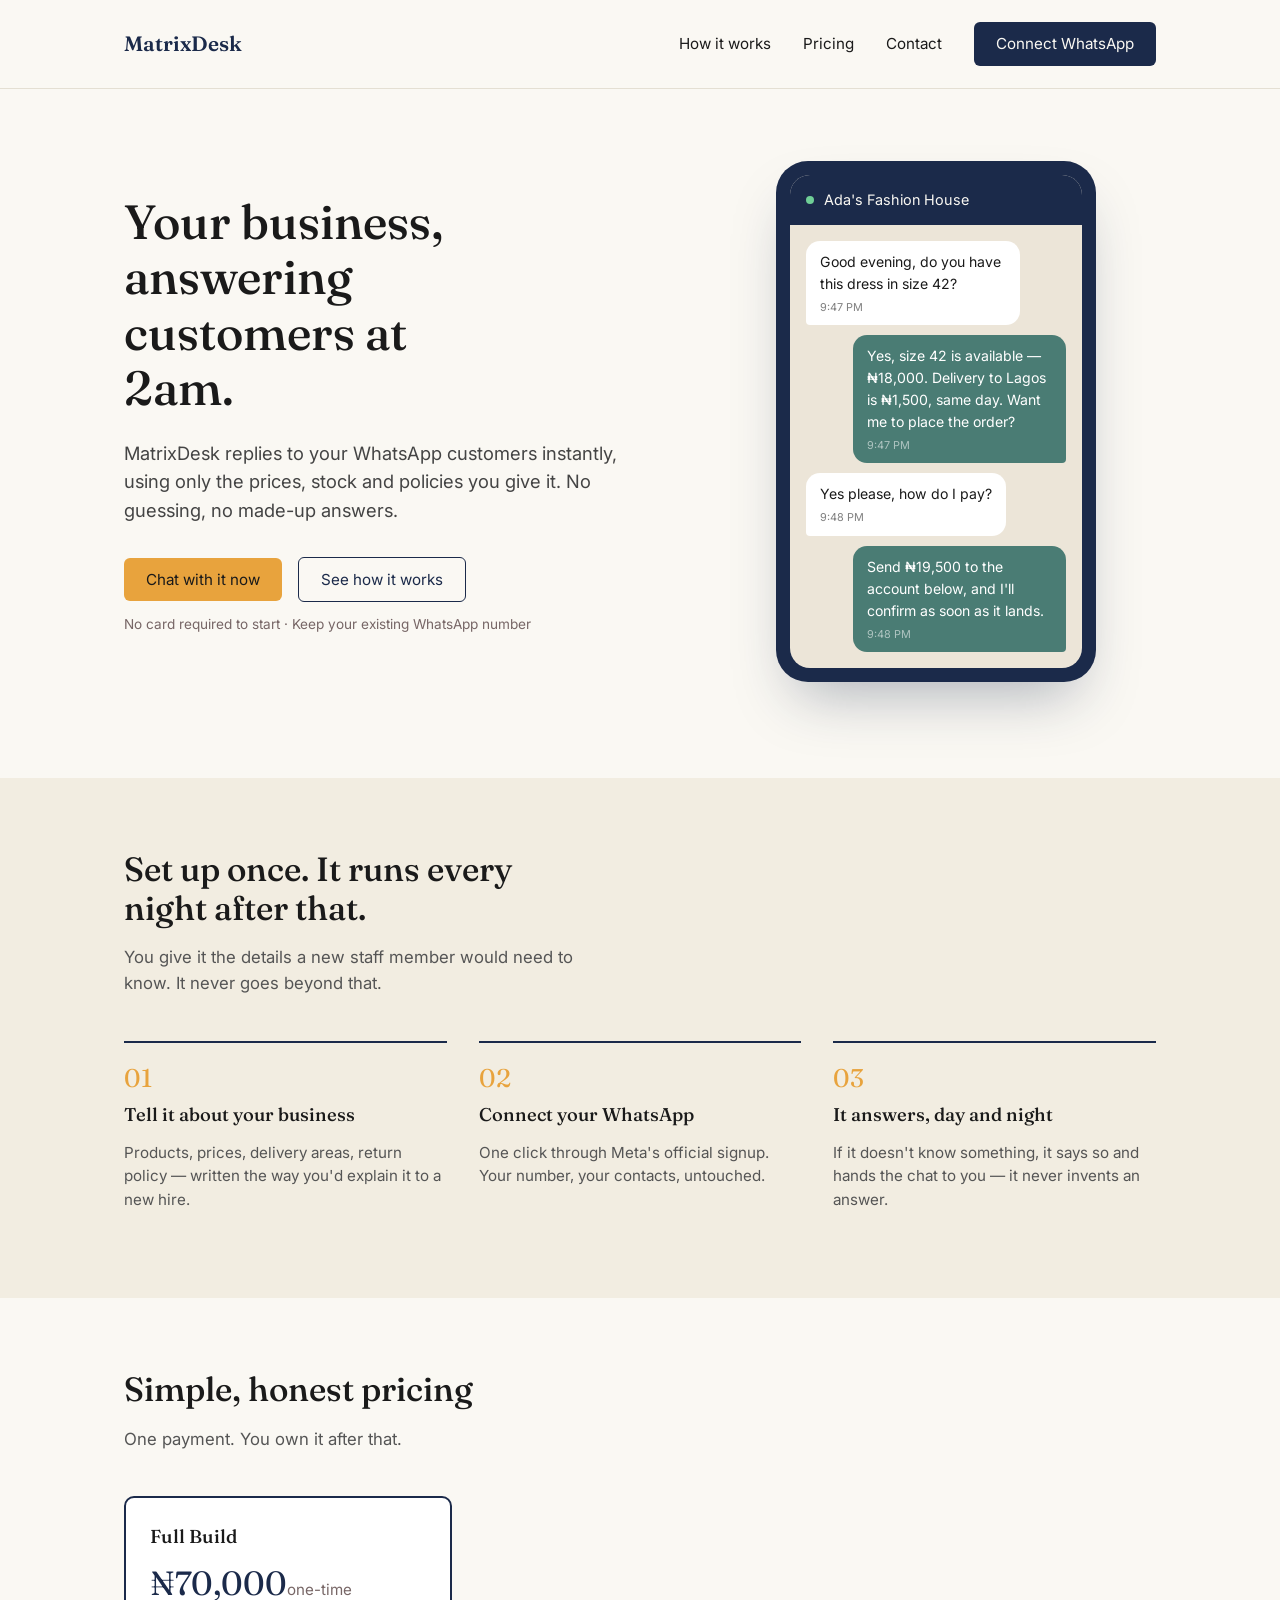
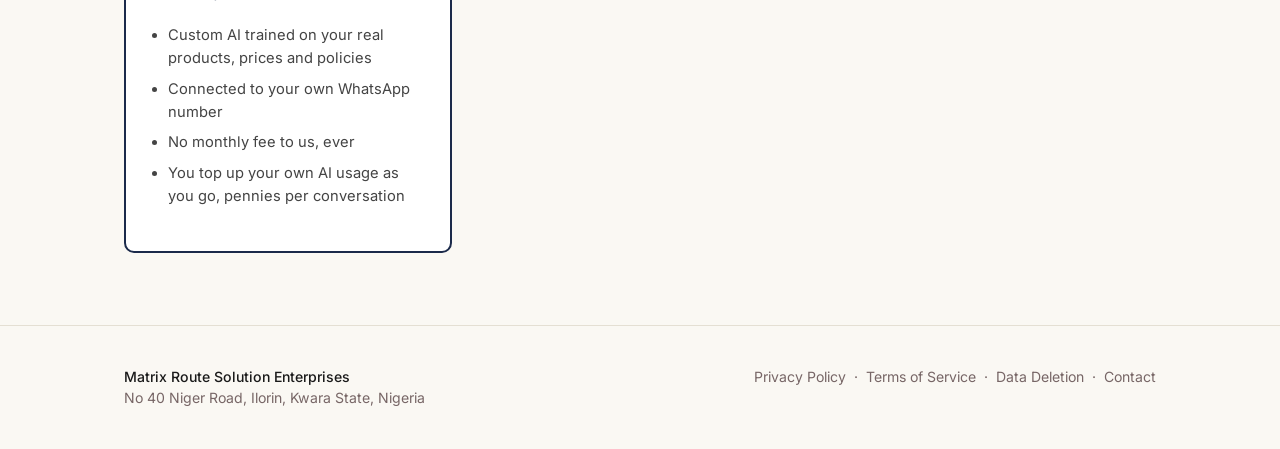
==== index.html @ ff33c6c8 "Add files via upload" ====
<!DOCTYPE html>
<html lang="en">
<head>
<meta charset="UTF-8">
<meta name="viewport" content="width=device-width, initial-scale=1.0">
<title>MatrixDesk — AI customer support for Nigerian businesses</title>
<meta name="description" content="MatrixDesk answers your customers on WhatsApp instantly, day and night, using only the details you give it about your business.">
<link rel="stylesheet" href="style.css">
</head>
<body>

<nav>
  <div class="wrap">
    <a href="index.html" class="logo">MatrixDesk</a>
    <div class="navlinks">
      <a href="#how">How it works</a>
      <a href="#pricing">Pricing</a>
      <a href="contact.html">Contact</a>
      <a href="#" class="btn">Connect WhatsApp</a>
    </div>
  </div>
</nav>

<section class="hero">
  <div class="wrap hero-grid">
    <div>
      <h1>Your business, answering customers at 2am.</h1>
      <p class="lede">MatrixDesk replies to your WhatsApp customers instantly, using only the prices, stock and policies you give it. No guessing, no made-up answers.</p>
      <div class="hero-ctas">
        <a href="#" class="btn btn-amber">Chat with it now</a>
        <a href="#how" class="btn" style="background:transparent; color:var(--navy) !important; border:1px solid var(--navy);">See how it works</a>
      </div>
      <p class="hero-note">No card required to start · Keep your existing WhatsApp number</p>
    </div>

    <div class="phone">
      <div class="phone-screen">
        <div class="phone-header"><span class="dot"></span> Ada's Fashion House</div>
        <div class="phone-body">
          <div class="bubble in">Good evening, do you have this dress in size 42?<span class="time">9:47 PM</span></div>
          <div class="bubble out">Yes, size 42 is available — ₦18,000. Delivery to Lagos is ₦1,500, same day. Want me to place the order?<span class="time">9:47 PM</span></div>
          <div class="bubble in">Yes please, how do I pay?<span class="time">9:48 PM</span></div>
          <div class="bubble out">Send ₦19,500 to the account below, and I'll confirm as soon as it lands.<span class="time">9:48 PM</span></div>
        </div>
      </div>
    </div>
  </div>
</section>

<section class="section-alt" id="how">
  <div class="wrap">
    <div class="section-head">
      <h2>Set up once. It runs every night after that.</h2>
      <p>You give it the details a new staff member would need to know. It never goes beyond that.</p>
    </div>
    <div class="steps">
      <div class="step">
        <div class="num">01</div>
        <h3>Tell it about your business</h3>
        <p>Products, prices, delivery areas, return policy — written the way you'd explain it to a new hire.</p>
      </div>
      <div class="step">
        <div class="num">02</div>
        <h3>Connect your WhatsApp</h3>
        <p>One click through Meta's official signup. Your number, your contacts, untouched.</p>
      </div>
      <div class="step">
        <div class="num">03</div>
        <h3>It answers, day and night</h3>
        <p>If it doesn't know something, it says so and hands the chat to you — it never invents an answer.</p>
      </div>
    </div>
  </div>
</section>

<section id="pricing">
  <div class="wrap">
    <div class="section-head">
      <h2>Simple, honest pricing</h2>
      <p>One payment. You own it after that.</p>
    </div>
    <div class="pricing-grid">
      <div class="plan featured">
        <h3>Full Build</h3>
        <div class="price">₦70,000<span>one-time</span></div>
        <ul>
          <li>Custom AI trained on your real products, prices and policies</li>
          <li>Connected to your own WhatsApp number</li>
          <li>No monthly fee to us, ever</li>
          <li>You top up your own AI usage as you go, pennies per conversation</li>
        </ul>
      </div>
    </div>
  </div>
</section>

<footer>
  <div class="wrap foot-grid">
    <div>
      <span class="legal-name">Matrix Route Solution Enterprises</span><br>
      No 40 Niger Road, Ilorin, Kwara State, Nigeria
    </div>
    <div>
      <a href="privacy.html">Privacy Policy</a> &nbsp;·&nbsp;
      <a href="terms.html">Terms of Service</a> &nbsp;·&nbsp;
      <a href="data-deletion.html">Data Deletion</a> &nbsp;·&nbsp;
      <a href="contact.html">Contact</a>
    </div>
  </div>
</footer>

</body>
</html>
---- style.css ----
@import url('https://fonts.googleapis.com/css2?family=Fraunces:opsz,wght@9..144,400;9..144,500;9..144,600&family=Inter:wght@400;500;600&display=swap');

:root {
  --navy: #1B2A4A;
  --navy-light: #2A3E63;
  --amber: #E8A33D;
  --cream: #FAF8F3;
  --ink: #1A1A1A;
  --teal: #4A7C74;
  --line: #E4DFD3;
}

* { box-sizing: border-box; }

html { scroll-behavior: smooth; }

body {
  margin: 0;
  font-family: 'Inter', sans-serif;
  background: var(--cream);
  color: var(--ink);
  line-height: 1.55;
}

h1, h2, h3 {
  font-family: 'Fraunces', serif;
  font-weight: 500;
  line-height: 1.15;
  margin: 0 0 0.5em;
}

a { color: inherit; }

.wrap {
  max-width: 1080px;
  margin: 0 auto;
  padding: 0 24px;
}

/* ---------- Nav ---------- */
nav {
  padding: 22px 0;
  border-bottom: 1px solid var(--line);
}
nav .wrap { display: flex; justify-content: space-between; align-items: center; }
.logo { font-family: 'Fraunces', serif; font-size: 1.3rem; font-weight: 600; color: var(--navy); text-decoration: none; }
.navlinks { display: flex; gap: 32px; align-items: center; }
.navlinks a { text-decoration: none; color: var(--ink); font-size: 0.95rem; }
.btn {
  background: var(--navy);
  color: var(--cream) !important;
  padding: 10px 22px;
  border-radius: 6px;
  text-decoration: none !important;
  font-size: 0.95rem;
  display: inline-block;
  border: none;
  cursor: pointer;
  font-family: 'Inter', sans-serif;
}
.btn:hover { background: var(--navy-light); }
.btn-amber { background: var(--amber); color: var(--ink) !important; }
.btn-amber:hover { background: #DA9530; }

/* ---------- Hero ---------- */
.hero {
  padding: 72px 0 96px;
}
.hero-grid {
  display: grid;
  grid-template-columns: 1.1fr 0.9fr;
  gap: 56px;
  align-items: center;
}
.hero h1 {
  font-size: clamp(2.1rem, 4vw, 3rem);
  max-width: 11ch;
}
.hero p.lede {
  font-size: 1.15rem;
  color: #444;
  max-width: 42ch;
  margin: 20px 0 32px;
}
.hero-ctas { display: flex; gap: 16px; align-items: center; margin-bottom: 12px; }
.hero-note { font-size: 0.85rem; color: #766; margin-top: 10px; }

/* Phone mockup with a live-looking chat */
.phone {
  background: var(--navy);
  border-radius: 32px;
  padding: 14px;
  box-shadow: 0 30px 60px -20px rgba(27,42,74,0.35);
  max-width: 320px;
  margin: 0 auto;
}
.phone-screen {
  background: #ECE5D8;
  border-radius: 20px;
  overflow: hidden;
  min-height: 480px;
  display: flex;
  flex-direction: column;
}
.phone-header {
  background: var(--navy);
  color: var(--cream);
  padding: 14px 16px;
  font-size: 0.9rem;
  display: flex;
  align-items: center;
  gap: 10px;
}
.phone-header .dot { width: 8px; height: 8px; border-radius: 50%; background: #6FCF97; }
.phone-body { padding: 16px; flex: 1; display: flex; flex-direction: column; gap: 10px; }
.bubble { padding: 10px 14px; border-radius: 14px; font-size: 0.88rem; max-width: 82%; }
.bubble.in { background: #fff; align-self: flex-start; border-bottom-left-radius: 4px; }
.bubble.out { background: var(--teal); color: #fff; align-self: flex-end; border-bottom-right-radius: 4px; }
.bubble .time { display: block; font-size: 0.68rem; opacity: 0.55; margin-top: 4px; }

/* ---------- Sections ---------- */
section { padding: 72px 0; }
.section-alt { background: #F2EDE1; }
.section-head { max-width: 46ch; margin-bottom: 44px; }
.section-head h2 { font-size: clamp(1.6rem, 3vw, 2.1rem); }
.section-head p { color: #555; font-size: 1.05rem; }

.steps {
  display: grid;
  grid-template-columns: repeat(3, 1fr);
  gap: 32px;
}
.step { border-top: 2px solid var(--navy); padding-top: 16px; }
.step .num { font-family: 'Fraunces', serif; font-size: 1.6rem; color: var(--amber); }
.step h3 { font-size: 1.15rem; margin-top: 6px; }
.step p { color: #555; font-size: 0.95rem; }

.pricing-grid {
  display: grid;
  grid-template-columns: repeat(3, 1fr);
  gap: 24px;
}
.plan {
  background: #fff;
  border: 1px solid var(--line);
  border-radius: 10px;
  padding: 28px 24px;
}
.plan.featured { border-color: var(--navy); border-width: 2px; position: relative; }
.plan .price { font-family: 'Fraunces', serif; font-size: 2.1rem; margin: 10px 0 4px; color: var(--navy); }
.plan .price span { font-size: 0.95rem; font-family: 'Inter', sans-serif; color: #766; }
.plan ul { padding-left: 18px; color: #444; font-size: 0.92rem; }
.plan li { margin-bottom: 8px; }

footer {
  border-top: 1px solid var(--line);
  padding: 40px 0;
  font-size: 0.88rem;
  color: #766;
}
footer .foot-grid { display: flex; justify-content: space-between; flex-wrap: wrap; gap: 20px; }
footer a { text-decoration: none; }
footer .legal-name { color: var(--ink); font-weight: 500; }

/* ---------- Simple pages (privacy/terms/etc) ---------- */
.doc { padding: 56px 0 80px; }
.doc h1 { font-size: 2rem; margin-bottom: 8px; }
.doc .updated { color: #766; font-size: 0.9rem; margin-bottom: 40px; }
.doc h2 { font-size: 1.25rem; margin-top: 36px; }
.doc p, .doc li { color: #333; font-size: 0.98rem; }

@media (max-width: 820px) {
  .hero-grid { grid-template-columns: 1fr; }
  .phone { order: -1; max-width: 260px; }
  .steps, .pricing-grid { grid-template-columns: 1fr; }
  .navlinks a:not(.btn) { display: none; }
  .navlinks { gap: 14px; }
  nav .wrap { flex-wrap: nowrap; }
}
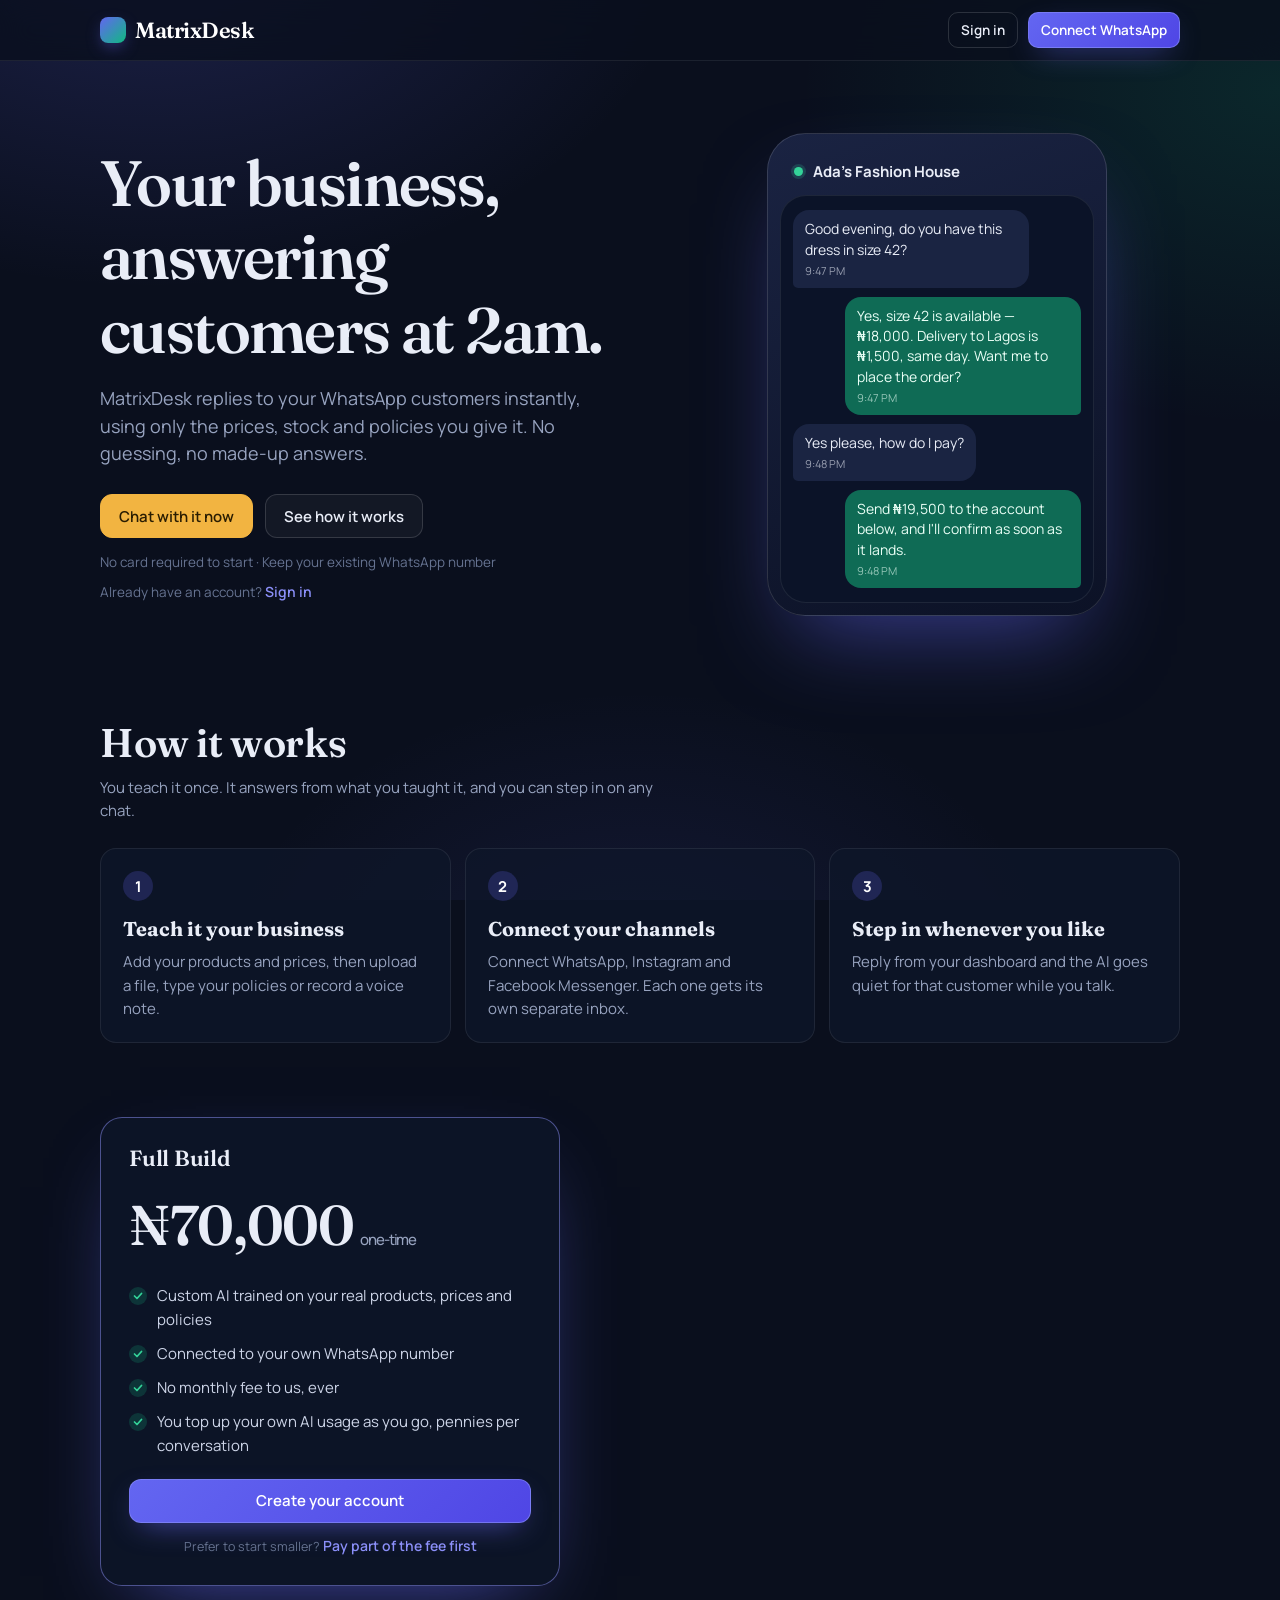
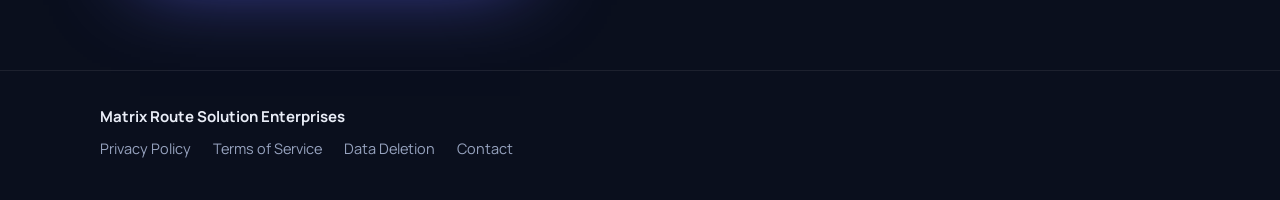
==== commit beef0ef1: "Add files via upload" ====
--- a/index.html
+++ b/index.html
@@ -1,113 +1,2074 @@
 <!DOCTYPE html>
 <html lang="en">
 <head>
-<meta charset="UTF-8">
-<meta name="viewport" content="width=device-width, initial-scale=1.0">
-<title>MatrixDesk — AI customer support for Nigerian businesses</title>
-<meta name="description" content="MatrixDesk answers your customers on WhatsApp instantly, day and night, using only the details you give it about your business.">
-<link rel="stylesheet" href="style.css">
+<meta charset="utf-8">
+<meta name="viewport" content="width=device-width, initial-scale=1, viewport-fit=cover">
+<meta name="theme-color" content="#0a0f1d">
+<title>MatrixDesk</title>
+<meta name="description" content="MatrixDesk answers your WhatsApp, Instagram and Messenger customers instantly, using only the prices, stock and policies you give it.">
+<link rel="preconnect" href="https://fonts.googleapis.com">
+<link rel="preconnect" href="https://fonts.gstatic.com" crossorigin>
+<link href="https://fonts.googleapis.com/css2?family=Fraunces:opsz,wght@9..144,500;9..144,600&family=Manrope:wght@400;500;600;700&display=swap" rel="stylesheet">
+<style>
+:root{
+  --bg:#0a0f1d; --bg2:#0e1527; --glass:rgba(15,23,42,.72); --glass2:rgba(22,31,54,.82);
+  --line:rgba(255,255,255,.08); --line2:rgba(255,255,255,.14);
+  --text:#e9edf7; --mute:#97a3bf; --dim:#667391;
+  --indigo:#6366f1; --indigo2:#8b8ff8; --emerald:#10b981; --emerald2:#34d399;
+  --amber:#f2b441; --rose:#fb7185; --blue:#60a5fa; --violet:#c084fc;
+  --wa:#34d399; --ig:#c084fc; --fb:#60a5fa;
+  --r:16px; --r2:12px; --r3:999px;
+  --display:'Fraunces',Georgia,'Times New Roman',serif;
+  --ui:'Manrope',system-ui,-apple-system,'Segoe UI',Roboto,Arial,sans-serif;
+  --safe-b:env(safe-area-inset-bottom,0px);
+}
+*{box-sizing:border-box;margin:0;padding:0}
+html{-webkit-text-size-adjust:100%;scroll-behavior:smooth}
+body{font-family:var(--ui);font-size:15px;line-height:1.55;color:var(--text);background:var(--bg);min-height:100vh;min-height:100dvh;overflow-x:hidden;-webkit-font-smoothing:antialiased}
+body::before{content:"";position:fixed;inset:0;z-index:-1;background:
+  radial-gradient(900px 600px at 12% -8%,rgba(99,102,241,.22),transparent 60%),
+  radial-gradient(800px 560px at 100% 10%,rgba(16,185,129,.14),transparent 60%),
+  radial-gradient(700px 500px at 50% 110%,rgba(99,102,241,.12),transparent 60%),var(--bg)}
+a{color:var(--indigo2);text-decoration:none}
+a:hover{text-decoration:underline}
+button,input,select,textarea{font:inherit;color:inherit}
+button{cursor:pointer;background:none;border:0}
+:focus-visible{outline:2px solid var(--indigo2);outline-offset:2px;border-radius:8px}
+h1,h2,h3{font-family:var(--display);font-weight:600;letter-spacing:-.01em;line-height:1.15}
+.hidden{display:none!important}
+.sr{position:absolute;width:1px;height:1px;overflow:hidden;clip:rect(0 0 0 0)}
+.muted{color:var(--mute)}.dim{color:var(--dim)}
+.small{font-size:13px}.tiny{font-size:12px}
+.row{display:flex;align-items:center;gap:10px}.row.wrap{flex-wrap:wrap}.between{justify-content:space-between}
+.stack>*+*{margin-top:14px}
+.grow{flex:1;min-width:0}
+.ellipsis{white-space:nowrap;overflow:hidden;text-overflow:ellipsis}
+
+/* ---------- surfaces ---------- */
+.card{background:var(--glass);backdrop-filter:blur(12px);-webkit-backdrop-filter:blur(12px);border:1px solid var(--line);border-radius:var(--r);padding:20px}
+.card.flat{padding:0;overflow:hidden}
+.card h3{font-size:19px;margin-bottom:4px}
+.card .sub{color:var(--mute);font-size:14px;margin-bottom:14px}
+.card.accent{border-color:rgba(99,102,241,.35);box-shadow:0 0 0 1px rgba(99,102,241,.12),0 18px 50px -24px rgba(99,102,241,.5)}
+.card.warn{border-color:rgba(242,180,65,.35);background:rgba(60,44,12,.35)}
+.card.danger{border-color:rgba(251,113,133,.35)}
+.grid{display:grid;gap:14px}
+.grid.c2{grid-template-columns:repeat(2,minmax(0,1fr))}
+.grid.c3{grid-template-columns:repeat(3,minmax(0,1fr))}
+.grid.auto{grid-template-columns:repeat(auto-fill,minmax(230px,1fr))}
+@media(max-width:720px){.grid.c2,.grid.c3{grid-template-columns:1fr}}
+
+/* ---------- buttons, inputs ---------- */
+.btn{display:inline-flex;align-items:center;justify-content:center;gap:8px;min-height:44px;padding:0 18px;border-radius:var(--r2);font-weight:600;font-size:15px;border:1px solid var(--line2);background:rgba(255,255,255,.04);transition:background .15s,transform .05s,border-color .15s;text-decoration:none!important;color:var(--text)}
+.btn:hover{background:rgba(255,255,255,.08)}
+.btn:active{transform:translateY(1px)}
+.btn[disabled]{opacity:.5;cursor:not-allowed}
+.btn.primary{background:linear-gradient(135deg,#6366f1,#4f46e5);border-color:rgba(139,143,248,.6);color:#fff;box-shadow:0 10px 30px -12px rgba(99,102,241,.8)}
+.btn.primary:hover{background:linear-gradient(135deg,#7477f5,#5b52ec)}
+.btn.good{background:linear-gradient(135deg,#10b981,#059669);border-color:rgba(52,211,153,.6);color:#04210f}
+.btn.warn{background:var(--amber);border-color:var(--amber);color:#2a1d02}
+.btn.ghost{background:transparent}
+.btn.danger{color:var(--rose);border-color:rgba(251,113,133,.4)}
+.btn.sm{min-height:36px;padding:0 12px;font-size:13.5px;border-radius:10px}
+.btn.block{width:100%}
+.spin{width:16px;height:16px;border-radius:50%;border:2px solid rgba(255,255,255,.25);border-top-color:#fff;animation:sp .7s linear infinite;display:inline-block}
+@keyframes sp{to{transform:rotate(360deg)}}
+label.f{display:block;font-size:13px;font-weight:600;color:var(--mute);margin-bottom:6px}
+.inp,select.inp,textarea.inp{width:100%;min-height:46px;padding:11px 14px;border-radius:var(--r2);background:rgba(8,12,24,.65);border:1px solid var(--line2);color:var(--text);transition:border-color .15s,box-shadow .15s}
+textarea.inp{min-height:110px;resize:vertical;line-height:1.5}
+.inp::placeholder{color:var(--dim)}
+.inp:focus{outline:none;border-color:var(--indigo2);box-shadow:0 0 0 3px rgba(99,102,241,.25)}
+select.inp{appearance:none;background-image:linear-gradient(45deg,transparent 50%,var(--mute) 50%),linear-gradient(135deg,var(--mute) 50%,transparent 50%);background-position:calc(100% - 20px) 20px,calc(100% - 14px) 20px;background-size:6px 6px;background-repeat:no-repeat;padding-right:36px}
+.field{margin-bottom:14px}
+.hint{font-size:12.5px;color:var(--dim);margin-top:5px}
+.err{color:var(--rose);font-size:13.5px;margin-top:8px}
+.ok{color:var(--emerald2)}
+
+.btn svg,.send svg,.back svg,.xbtn svg,.chip svg{width:19px;height:19px;flex:none}
+.btn.sm svg{width:16px;height:16px}
+.stats{grid-template-columns:repeat(auto-fit,minmax(150px,1fr))}
+.stats .stat{padding:16px}
+@media(max-width:520px){.stats .stat .v{font-size:26px}}
+
+/* ---------- chips, badges ---------- */
+.chip{display:inline-flex;align-items:center;gap:6px;min-height:32px;padding:0 12px;border-radius:var(--r3);border:1px solid var(--line2);background:rgba(255,255,255,.03);font-size:13px;font-weight:600;color:var(--mute);white-space:nowrap}
+button.chip:hover{color:var(--text);background:rgba(255,255,255,.07)}
+.chip.on{background:rgba(99,102,241,.2);border-color:rgba(139,143,248,.6);color:#fff}
+.badge{display:inline-flex;align-items:center;gap:5px;padding:2px 9px;border-radius:var(--r3);font-size:12px;font-weight:700;border:1px solid var(--line2);color:var(--mute)}
+.badge.g{color:var(--emerald2);border-color:rgba(52,211,153,.4);background:rgba(16,185,129,.1)}
+.badge.a{color:var(--amber);border-color:rgba(242,180,65,.4);background:rgba(242,180,65,.08)}
+.badge.r{color:var(--rose);border-color:rgba(251,113,133,.4);background:rgba(251,113,133,.08)}
+.badge.i{color:var(--indigo2);border-color:rgba(139,143,248,.4);background:rgba(99,102,241,.1)}
+.dot{width:9px;height:9px;border-radius:50%;background:var(--dim);display:inline-block;flex:none}
+.dot.g{background:var(--emerald2);box-shadow:0 0 0 3px rgba(52,211,153,.18)}
+.dot.a{background:var(--amber)}.dot.r{background:var(--rose)}
+.ch-wa{color:var(--wa)}.ch-ig{color:var(--ig)}.ch-fb{color:var(--fb)}
+.count{min-width:20px;height:20px;padding:0 6px;border-radius:var(--r3);background:var(--emerald);color:#04210f;font-size:12px;font-weight:800;display:inline-flex;align-items:center;justify-content:center}
+.count.r{background:var(--rose);color:#2b0610}
+
+/* ---------- toasts, modal ---------- */
+#toasts{position:fixed;left:50%;transform:translateX(-50%);bottom:calc(88px + var(--safe-b));z-index:200;display:flex;flex-direction:column;gap:8px;width:min(92vw,420px);pointer-events:none}
+@media(min-width:900px){#toasts{bottom:28px}}
+.toast{pointer-events:auto;padding:12px 16px;border-radius:var(--r2);background:#131b31;border:1px solid var(--line2);box-shadow:0 14px 40px -10px rgba(0,0,0,.7);font-size:14px;animation:tin .22s ease-out}
+.toast.good{border-color:rgba(52,211,153,.5)}.toast.bad{border-color:rgba(251,113,133,.55)}
+@keyframes tin{from{opacity:0;transform:translateY(8px)}to{opacity:1;transform:none}}
+.modal-back{position:fixed;inset:0;z-index:150;background:rgba(4,7,16,.72);backdrop-filter:blur(6px);-webkit-backdrop-filter:blur(6px);display:flex;align-items:flex-end;justify-content:center;padding:0}
+@media(min-width:640px){.modal-back{align-items:center;padding:24px}}
+.modal{width:100%;max-width:460px;max-height:92dvh;overflow:auto;background:var(--glass2);border:1px solid var(--line2);border-radius:22px 22px 0 0;padding:24px 22px calc(24px + var(--safe-b));box-shadow:0 30px 80px -20px rgba(0,0,0,.8)}
+@media(min-width:640px){.modal{border-radius:22px}}
+.modal.wide{max-width:620px}
+.modal h3{font-size:22px;margin-bottom:6px}
+.xbtn{position:absolute;right:14px;top:12px;width:36px;height:36px;border-radius:50%;color:var(--mute);font-size:22px}
+.xbtn:hover{background:rgba(255,255,255,.08);color:var(--text)}
+.modal{position:relative}
+
+/* ---------- skeleton, empty ---------- */
+.skel{border-radius:12px;background:linear-gradient(90deg,rgba(255,255,255,.04),rgba(255,255,255,.09),rgba(255,255,255,.04));background-size:200% 100%;animation:sk 1.3s infinite}
+@keyframes sk{from{background-position:200% 0}to{background-position:-200% 0}}
+.empty{text-align:center;padding:36px 18px;color:var(--mute)}
+.empty h3{color:var(--text);font-size:19px;margin-bottom:6px}
+.empty p{max-width:360px;margin:0 auto 16px;font-size:14.5px}
+.center-screen{min-height:100dvh;display:flex;align-items:center;justify-content:center;padding:24px}
+.center-screen .card{width:100%;max-width:460px;text-align:center;padding:30px 24px}
+.center-screen h2{font-size:26px;margin:14px 0 8px}
+
+/* ---------- brand ---------- */
+.brand{font-family:var(--display);font-weight:600;font-size:22px;letter-spacing:-.02em;color:#fff;display:inline-flex;align-items:center;gap:9px}
+.brand i{width:26px;height:26px;border-radius:8px;background:linear-gradient(135deg,#6366f1,#10b981);display:inline-block;box-shadow:0 6px 18px -6px rgba(99,102,241,.9)}
+
+/* =========================================================
+   GATE (public page)
+   ========================================================= */
+#gate{min-height:100dvh}
+.g-head{position:sticky;top:0;z-index:30;background:rgba(10,15,29,.78);backdrop-filter:blur(14px);-webkit-backdrop-filter:blur(14px);border-bottom:1px solid var(--line)}
+.g-head .in{max-width:1120px;margin:0 auto;padding:12px 20px;display:flex;align-items:center;justify-content:space-between;gap:12px}
+.g-wrap{max-width:1120px;margin:0 auto;padding:0 20px}
+.hero{padding:44px 0 30px;display:grid;gap:36px;align-items:center}
+@media(min-width:900px){.hero{grid-template-columns:1.05fr .95fr;padding:72px 0 50px;gap:56px}}
+.hero h1{font-size:clamp(38px,8vw,64px);letter-spacing:-.025em;margin-bottom:18px}
+.hero p.lead{font-size:18px;color:var(--mute);max-width:520px}
+.hero .cta{display:flex;gap:12px;flex-wrap:wrap;margin:26px 0 14px}
+.hero .fine{color:var(--dim);font-size:13.5px}
+.phone{width:min(100%,340px);margin:0 auto;border-radius:38px;padding:12px;background:linear-gradient(160deg,#1a2342,#0c1226);border:1px solid var(--line2);box-shadow:0 40px 90px -30px rgba(99,102,241,.55)}
+.phone .top{display:flex;align-items:center;gap:10px;padding:14px 14px 12px;font-weight:700}
+.phone .screen{background:#0b1328;border-radius:26px;padding:14px 12px;display:flex;flex-direction:column;gap:9px;min-height:360px;border:1px solid var(--line)}
+.bub{max-width:82%;padding:9px 12px;border-radius:16px;font-size:14px;line-height:1.45}
+.bub small{display:block;font-size:11px;opacity:.6;margin-top:3px}
+.bub.in{background:#1a2442;align-self:flex-start;border-bottom-left-radius:5px}
+.bub.out{background:#0f6b55;color:#eafff6;align-self:flex-end;border-bottom-right-radius:5px}
+.sec{padding:54px 0}
+.sec h2{font-size:clamp(28px,5vw,40px);margin-bottom:10px}
+.sec .lede{color:var(--mute);max-width:560px;margin-bottom:26px}
+.steps{display:grid;gap:14px}
+@media(min-width:800px){.steps{grid-template-columns:repeat(3,1fr)}}
+.step{padding:22px;border-radius:var(--r);border:1px solid var(--line);background:var(--glass)}
+.step b{display:block;font-family:var(--display);font-size:20px;margin-bottom:6px}
+.step span.n{display:inline-flex;width:30px;height:30px;border-radius:50%;align-items:center;justify-content:center;background:rgba(99,102,241,.22);color:#fff;font-weight:700;margin-bottom:12px}
+.price{max-width:460px;border-radius:22px;padding:28px;border:1px solid rgba(139,143,248,.5);background:var(--glass);box-shadow:0 30px 80px -40px rgba(99,102,241,.8)}
+.price h3{font-size:22px}
+.price .amt{font-family:var(--display);font-size:56px;font-weight:600;letter-spacing:-.02em;margin:10px 0 16px}
+.price .amt small{font-family:var(--ui);font-size:15px;color:var(--mute);font-weight:500;margin-left:6px}
+.price ul{list-style:none;display:grid;gap:11px;margin-bottom:22px}
+.price li{display:flex;gap:10px;color:#cdd5e8}
+.price li::before{content:"";flex:none;width:18px;height:18px;margin-top:3px;border-radius:50%;background:rgba(16,185,129,.2) url("data:image/svg+xml,%3Csvg xmlns='http://www.w3.org/2000/svg' viewBox='0 0 24 24' fill='none' stroke='%2334d399' stroke-width='3.5' stroke-linecap='round' stroke-linejoin='round'%3E%3Cpath d='M5 12l5 5 9-10'/%3E%3C/svg%3E") center/12px no-repeat}
+.g-foot{border-top:1px solid var(--line);margin-top:30px;padding:34px 0 calc(40px + var(--safe-b))}
+.g-foot .name{font-weight:700;margin-bottom:10px}
+.g-foot nav{display:flex;flex-wrap:wrap;gap:8px 22px}
+.g-foot a{color:var(--mute);font-size:14.5px}
+.g-foot a:hover{color:#fff}
+.tabs{display:flex;background:rgba(8,12,24,.7);border:1px solid var(--line);border-radius:var(--r2);padding:4px;margin-bottom:18px}
+.tabs button{flex:1;min-height:40px;border-radius:9px;font-weight:700;color:var(--mute)}
+.tabs button.on{background:rgba(99,102,241,.28);color:#fff}
+.pass{position:relative}
+.pass button{position:absolute;right:8px;top:50%;transform:translateY(-50%);font-size:13px;font-weight:700;color:var(--mute);padding:6px 8px}
+.or{display:flex;align-items:center;gap:12px;color:var(--dim);font-size:13px;margin:16px 0}
+.or::before,.or::after{content:"";flex:1;height:1px;background:var(--line)}
+.linkbtn{color:var(--indigo2);font-weight:600;font-size:14px}
+.linkbtn:hover{text-decoration:underline}
+
+/* legal pages (inside this file) */
+.legal{max-width:720px;margin:0 auto;padding:40px 0 20px}
+.legal h1{font-size:clamp(34px,7vw,50px);letter-spacing:-.02em;margin-bottom:8px}
+.legal .upd{color:var(--dim);font-size:14.5px;margin-bottom:30px}
+.legal h2{font-size:25px;margin:34px 0 10px}
+.legal p{font-size:16.5px;line-height:1.75;color:#d3daea;margin-bottom:14px}
+.legal a{color:var(--indigo2);text-decoration:underline;text-underline-offset:3px}
+.legal .back{display:inline-flex;width:auto;height:auto;border-radius:0;color:var(--mute);margin-bottom:22px;font-size:14.5px;font-weight:600;text-decoration:none}
+.legal .back:hover{background:none;color:#fff}
+
+/* =========================================================
+   DASHBOARD SHELL
+   ========================================================= */
+#dash{display:flex;min-height:100dvh}
+.side{display:none;width:268px;flex:none;position:sticky;top:0;height:100dvh;overflow-y:auto;border-right:1px solid var(--line);background:rgba(9,13,26,.72);backdrop-filter:blur(14px);-webkit-backdrop-filter:blur(14px);padding:18px 14px;flex-direction:column}
+@media(min-width:900px){.side{display:flex}}
+.side .biz{padding:6px 10px 16px;border-bottom:1px solid var(--line);margin-bottom:12px}
+.side .biz b{display:block;font-family:var(--display);font-size:20px;line-height:1.2;word-break:break-word}
+.side .biz span{font-size:12.5px;color:var(--dim)}
+.nav-g{margin:12px 0 4px;padding:0 12px;font-size:12px;font-weight:700;color:var(--dim)}
+.nav a,.nav button.navb{display:flex;align-items:center;gap:12px;min-height:42px;padding:0 12px;border-radius:11px;color:var(--mute);font-weight:600;width:100%;text-align:left;text-decoration:none!important;font-size:14.5px}
+.nav a:hover,.nav button.navb:hover{background:rgba(255,255,255,.05);color:var(--text)}
+.nav a.on{background:rgba(99,102,241,.2);color:#fff;box-shadow:inset 3px 0 0 var(--indigo2)}
+.nav svg{width:19px;height:19px;flex:none}
+.nav .count{margin-left:auto}
+.side .foot{margin-top:auto;padding:14px 10px 4px;border-top:1px solid var(--line);font-size:12.5px;color:var(--dim)}
+.side .foot a{color:var(--dim)}
+.mainwrap{flex:1;min-width:0;display:flex;flex-direction:column}
+.topbar{position:sticky;top:0;z-index:40;display:flex;align-items:center;gap:12px;padding:10px 16px;background:rgba(10,15,29,.82);backdrop-filter:blur(14px);-webkit-backdrop-filter:blur(14px);border-bottom:1px solid var(--line)}
+.topbar .t{font-family:var(--display);font-size:19px;font-weight:600;min-width:0}
+.topbar .chipw{margin-left:auto}
+.walletchip{display:inline-flex;align-items:center;gap:8px;min-height:36px;padding:0 13px;border-radius:var(--r3);border:1px solid rgba(52,211,153,.4);background:rgba(16,185,129,.1);font-weight:700;font-size:14px;color:var(--emerald2)}
+.walletchip.low{border-color:rgba(251,113,133,.5);background:rgba(251,113,133,.1);color:var(--rose)}
+.content{padding:20px 16px calc(96px + var(--safe-b));max-width:1100px;width:100%;margin:0 auto}
+@media(min-width:900px){.content{padding:30px 32px 60px}.topbar{padding:12px 32px}}
+.content.bleed{padding:0;max-width:none}
+.pagehead{margin-bottom:20px}
+.pagehead h1{font-size:30px}
+.pagehead p{color:var(--mute);margin-top:4px;max-width:620px}
+.bottomnav{position:fixed;left:0;right:0;bottom:0;z-index:60;display:grid;grid-template-columns:repeat(5,1fr);background:rgba(9,13,26,.92);backdrop-filter:blur(16px);-webkit-backdrop-filter:blur(16px);border-top:1px solid var(--line);padding:6px 4px calc(6px + var(--safe-b))}
+@media(min-width:900px){.bottomnav{display:none}}
+.bottomnav a,.bottomnav button{display:flex;flex-direction:column;align-items:center;gap:3px;padding:6px 2px;font-size:11.5px;font-weight:700;color:var(--dim);position:relative;text-decoration:none!important}
+.bottomnav svg{width:22px;height:22px}
+.bottomnav .on{color:#fff}
+.bottomnav .count{position:absolute;top:0;left:calc(50% + 6px);min-width:18px;height:18px;font-size:11px}
+.drawer-back{position:fixed;inset:0;z-index:90;background:rgba(4,7,16,.6)}
+.drawer{position:fixed;top:0;bottom:0;left:0;z-index:100;width:min(86vw,320px);background:#0b1124;border-right:1px solid var(--line2);padding:18px 14px calc(18px + var(--safe-b));overflow-y:auto;display:flex;flex-direction:column;animation:dr .2s ease-out}
+@keyframes dr{from{transform:translateX(-30px);opacity:0}to{transform:none;opacity:1}}
+.banner{display:flex;gap:14px;align-items:center;justify-content:space-between;flex-wrap:wrap;margin-bottom:18px;padding:14px 16px;border-radius:var(--r);border:1px solid rgba(242,180,65,.4);background:rgba(60,44,12,.4)}
+.banner b{display:block}
+
+/* stats */
+.stat{padding:18px}
+.stat .k{font-size:13px;color:var(--mute);font-weight:600}
+.stat .v{font-family:var(--display);font-size:32px;font-weight:600;margin-top:4px;letter-spacing:-.01em}
+.stat .n{font-size:12.5px;color:var(--dim);margin-top:2px}
+.bars{display:flex;align-items:flex-end;gap:3px;height:120px}
+.bars i{flex:1;min-width:3px;border-radius:4px 4px 0 0;background:linear-gradient(180deg,var(--indigo2),rgba(99,102,241,.35));min-height:2px}
+.pk{display:grid;grid-template-columns:repeat(auto-fill,minmax(150px,1fr));gap:12px}
+.pk button{text-align:left;padding:16px;border-radius:var(--r);border:1px solid var(--line2);background:rgba(255,255,255,.03);transition:border-color .15s,background .15s}
+.pk button:hover{border-color:var(--indigo2);background:rgba(99,102,241,.1)}
+.pk b{font-family:var(--display);font-size:24px;display:block}
+.pk span{font-size:13px;color:var(--mute)}
+.list .it{display:flex;align-items:center;gap:12px;padding:14px 16px;border-top:1px solid var(--line)}
+.list .it:first-child{border-top:0}
+.ico{width:42px;height:42px;border-radius:12px;display:flex;align-items:center;justify-content:center;flex:none;background:rgba(255,255,255,.06)}
+.ico svg{width:22px;height:22px}
+.ico.wa{background:rgba(52,211,153,.14);color:var(--wa)}.ico.ig{background:rgba(192,132,252,.14);color:var(--ig)}.ico.fb{background:rgba(96,165,250,.14);color:var(--fb)}
+.steps2{list-style:none;display:grid;gap:10px;margin-top:14px}
+.steps2 li{display:flex;gap:12px;padding:12px 14px;border-radius:12px;border:1px solid var(--line);background:rgba(255,255,255,.02)}
+.steps2 .m{flex:none;width:26px;height:26px;border-radius:50%;display:flex;align-items:center;justify-content:center;font-size:13px;font-weight:800;background:rgba(255,255,255,.08);color:var(--mute)}
+.steps2 li.done .m{background:rgba(16,185,129,.25);color:var(--emerald2)}
+.steps2 li.current{border-color:rgba(139,143,248,.6);background:rgba(99,102,241,.1)}
+.steps2 li.current .m{background:var(--indigo);color:#fff}
+.steps2 b{display:block;font-size:14.5px}.steps2 span{font-size:13.5px;color:var(--mute)}
+details.fold{border:1px solid var(--line);border-radius:12px;padding:0 14px;margin-top:12px}
+details.fold summary{cursor:pointer;min-height:44px;display:flex;align-items:center;font-weight:600;color:var(--mute);list-style:none}
+details.fold summary::-webkit-details-marker{display:none}
+details.fold[open]{padding-bottom:12px}
+details.fold p{font-size:14px;color:var(--mute);margin-top:8px}
+
+/* =========================================================
+   INBOX
+   ========================================================= */
+.inbox{display:grid;height:calc(100dvh - 57px - 70px - var(--safe-b));min-height:420px}
+@media(min-width:900px){.inbox{height:calc(100dvh - 61px);grid-template-columns:340px minmax(0,1fr)}}
+@media(min-width:1280px){.inbox.cust{grid-template-columns:340px minmax(0,1fr) 300px}}
+.ib-list,.ib-thread,.ib-cust{min-height:0;display:flex;flex-direction:column;border-right:1px solid var(--line)}
+.ib-list{background:rgba(9,13,26,.5)}
+.ib-head{padding:12px 14px;border-bottom:1px solid var(--line);display:flex;flex-direction:column;gap:10px}
+.seg{display:flex;gap:6px;overflow-x:auto;scrollbar-width:none}
+.seg::-webkit-scrollbar{display:none}
+.scroll{flex:1;min-height:0;overflow-y:auto;-webkit-overflow-scrolling:touch}
+.th{display:flex;gap:12px;padding:13px 14px;border-bottom:1px solid var(--line);cursor:pointer;width:100%;text-align:left;align-items:flex-start}
+.th:hover{background:rgba(255,255,255,.04)}
+.th.on{background:rgba(99,102,241,.16)}
+.av{width:42px;height:42px;border-radius:50%;flex:none;display:flex;align-items:center;justify-content:center;font-weight:800;font-size:15px;background:rgba(255,255,255,.08)}
+.av.wa{background:rgba(52,211,153,.18);color:var(--wa)}.av.ig{background:rgba(192,132,252,.18);color:var(--ig)}.av.fb{background:rgba(96,165,250,.18);color:var(--fb)}
+.th .nm{font-weight:700;font-size:14.5px}
+.th .pv{font-size:13.5px;color:var(--mute);display:-webkit-box;-webkit-line-clamp:2;-webkit-box-orient:vertical;overflow:hidden}
+.th.unread .nm,.th.unread .pv{color:#fff}
+.th .tm{font-size:12px;color:var(--dim);white-space:nowrap}
+.ib-thread{background:rgba(8,12,24,.35)}
+.ib-top{display:flex;align-items:center;gap:10px;padding:10px 14px;border-bottom:1px solid var(--line);background:rgba(9,13,26,.6)}
+.back{width:40px;height:40px;border-radius:50%;display:flex;align-items:center;justify-content:center;color:var(--mute);flex:none}
+.back:hover{background:rgba(255,255,255,.08);color:#fff}
+@media(min-width:900px){.back.m{display:none}}
+.msgs{flex:1;min-height:0;overflow-y:auto;padding:16px 14px;display:flex;flex-direction:column;gap:8px;-webkit-overflow-scrolling:touch}
+.m-row{display:flex;flex-direction:column;max-width:84%}
+.m-row.in{align-self:flex-start}.m-row.out{align-self:flex-end;align-items:flex-end}
+.m-b{padding:9px 13px;border-radius:17px;font-size:14.5px;line-height:1.5;white-space:pre-wrap;word-break:break-word}
+.m-row.in .m-b{background:#1a2442;border-bottom-left-radius:5px}
+.m-row.out.ai .m-b{background:rgba(99,102,241,.3);border:1px solid rgba(139,143,248,.35);border-bottom-right-radius:5px}
+.m-row.out.vendor .m-b{background:#0f6b55;color:#eafff6;border-bottom-right-radius:5px}
+.m-meta{font-size:11.5px;color:var(--dim);margin-top:3px;padding:0 4px}
+.dayline{align-self:center;font-size:12px;color:var(--dim);padding:3px 12px;border-radius:var(--r3);background:rgba(255,255,255,.05);margin:6px 0}
+.composer{border-top:1px solid var(--line);padding:10px 12px calc(10px + 0px);background:rgba(9,13,26,.7)}
+.composer .ta{display:flex;gap:8px;align-items:flex-end}
+.composer textarea{flex:1;min-height:46px;max-height:140px;resize:none;padding:12px 14px;border-radius:14px;background:rgba(8,12,24,.7);border:1px solid var(--line2);line-height:1.4}
+.composer textarea:focus{outline:none;border-color:var(--indigo2)}
+.send{width:46px;height:46px;border-radius:14px;background:var(--indigo);color:#fff;display:flex;align-items:center;justify-content:center;flex:none}
+.send[disabled]{opacity:.4}
+.qr{display:flex;gap:8px;overflow-x:auto;padding-bottom:8px;scrollbar-width:none}
+.qr::-webkit-scrollbar{display:none}
+.notice{padding:9px 14px;font-size:13.5px;display:flex;gap:10px;align-items:center;justify-content:space-between;flex-wrap:wrap;border-bottom:1px solid var(--line)}
+.notice.a{background:rgba(242,180,65,.1);color:var(--amber)}
+.notice.g{background:rgba(16,185,129,.1);color:var(--emerald2)}
+.notice.r{background:rgba(251,113,133,.1);color:var(--rose)}
+.ib-cust{display:none;border-right:0;border-left:1px solid var(--line);background:rgba(9,13,26,.5);padding:16px;overflow-y:auto}
+@media(min-width:1280px){.inbox.cust .ib-cust{display:flex}}
+.pane-hide{display:none}
+@media(min-width:900px){.pane-hide{display:flex}}
+.sheet-cust{display:block}
+
+/* tables / items */
+.tbl{width:100%;border-collapse:collapse}
+.tbl th{font-size:12.5px;text-align:left;color:var(--dim);font-weight:700;padding:10px 14px;border-bottom:1px solid var(--line)}
+.tbl td{padding:12px 14px;border-bottom:1px solid var(--line);font-size:14px;vertical-align:middle}
+.tbl tr:last-child td{border-bottom:0}
+@media(max-width:720px){.tbl thead{display:none}.tbl,.tbl tbody,.tbl tr,.tbl td{display:block}.tbl tr{padding:12px 14px;border-bottom:1px solid var(--line)}.tbl td{border:0;padding:3px 0}.tbl td[data-l]::before{content:attr(data-l) ": ";color:var(--dim);font-size:12.5px}}
+.drop{border:1.5px dashed var(--line2);border-radius:var(--r);padding:26px 18px;text-align:center;color:var(--mute);transition:border-color .15s,background .15s}
+.drop.over{border-color:var(--indigo2);background:rgba(99,102,241,.1)}
+.rec{display:inline-flex;align-items:center;gap:10px}
+.pulse{width:12px;height:12px;border-radius:50%;background:var(--rose);animation:pl 1s infinite}
+@keyframes pl{50%{opacity:.35;transform:scale(.8)}}
+.toggle{position:relative;width:48px;height:28px;border-radius:var(--r3);background:rgba(255,255,255,.14);flex:none;transition:background .15s}
+.toggle::after{content:"";position:absolute;top:3px;left:3px;width:22px;height:22px;border-radius:50%;background:#fff;transition:transform .15s}
+.toggle.on{background:var(--emerald)}.toggle.on::after{transform:translateX(20px)}
+@media(min-width:1280px){.cust-btn{display:none}}
+@media(max-width:519px){.hide-sm{display:none!important}}
+@media(prefers-reduced-motion:reduce){*{animation:none!important;transition:none!important;scroll-behavior:auto!important}}
+</style>
 </head>
 <body>
 
-<nav>
-  <div class="wrap">
-    <a href="index.html" class="logo">MatrixDesk</a>
-    <div class="navlinks">
-      <a href="#how">How it works</a>
-      <a href="#pricing">Pricing</a>
-      <a href="contact.html">Contact</a>
-      <a href="#" class="btn">Connect WhatsApp</a>
+<div id="boot" class="center-screen"><div class="card"><div class="brand" style="justify-content:center"><i></i>MatrixDesk</div><p class="muted" style="margin-top:14px">Loading…</p></div></div>
+
+<!-- ================= PUBLIC PAGE (gate) ================= -->
+<div id="gate" class="hidden">
+  <header class="g-head"><div class="in">
+    <a class="brand" href="/" aria-label="MatrixDesk home"><i></i>MatrixDesk</a>
+    <div class="row">
+      <button class="btn ghost sm hide-sm" data-act="signin" id="g-signin-top">Sign in</button>
+      <button class="btn primary sm" data-act="signup" id="g-connect-top">Connect WhatsApp</button>
     </div>
-  </div>
-</nav>
-
-<section class="hero">
-  <div class="wrap hero-grid">
-    <div>
-      <h1>Your business, answering customers at 2am.</h1>
-      <p class="lede">MatrixDesk replies to your WhatsApp customers instantly, using only the prices, stock and policies you give it. No guessing, no made-up answers.</p>
-      <div class="hero-ctas">
-        <a href="#" class="btn btn-amber">Chat with it now</a>
-        <a href="#how" class="btn" style="background:transparent; color:var(--navy) !important; border:1px solid var(--navy);">See how it works</a>
+  </div></header>
+
+  <main class="g-wrap" id="home-sections">
+    <section class="hero">
+      <div>
+        <h1>Your business, answering customers at 2am.</h1>
+        <p class="lead">MatrixDesk replies to your WhatsApp customers instantly, using only the prices, stock and policies you give it. No guessing, no made-up answers.</p>
+        <div class="cta">
+          <button class="btn warn" data-act="chat" id="g-chat">Chat with it now</button>
+          <button class="btn" data-act="how">See how it works</button>
+        </div>
+        <p class="fine">No card required to start · Keep your existing WhatsApp number</p>
+        <p class="fine" style="margin-top:8px">Already have an account? <button class="linkbtn" data-act="signin">Sign in</button></p>
       </div>
-      <p class="hero-note">No card required to start · Keep your existing WhatsApp number</p>
-    </div>
-
-    <div class="phone">
-      <div class="phone-screen">
-        <div class="phone-header"><span class="dot"></span> Ada's Fashion House</div>
-        <div class="phone-body">
-          <div class="bubble in">Good evening, do you have this dress in size 42?<span class="time">9:47 PM</span></div>
-          <div class="bubble out">Yes, size 42 is available — ₦18,000. Delivery to Lagos is ₦1,500, same day. Want me to place the order?<span class="time">9:47 PM</span></div>
-          <div class="bubble in">Yes please, how do I pay?<span class="time">9:48 PM</span></div>
-          <div class="bubble out">Send ₦19,500 to the account below, and I'll confirm as soon as it lands.<span class="time">9:48 PM</span></div>
+      <div class="phone" aria-label="Example WhatsApp conversation">
+        <div class="top"><span class="dot g"></span>Ada's Fashion House</div>
+        <div class="screen">
+          <div class="bub in">Good evening, do you have this dress in size 42?<small>9:47 PM</small></div>
+          <div class="bub out">Yes, size 42 is available — ₦18,000. Delivery to Lagos is ₦1,500, same day. Want me to place the order?<small>9:47 PM</small></div>
+          <div class="bub in">Yes please, how do I pay?<small>9:48 PM</small></div>
+          <div class="bub out">Send ₦19,500 to the account below, and I'll confirm as soon as it lands.<small>9:48 PM</small></div>
         </div>
       </div>
-    </div>
-  </div>
-</section>
-
-<section class="section-alt" id="how">
-  <div class="wrap">
-    <div class="section-head">
-      <h2>Set up once. It runs every night after that.</h2>
-      <p>You give it the details a new staff member would need to know. It never goes beyond that.</p>
-    </div>
-    <div class="steps">
-      <div class="step">
-        <div class="num">01</div>
-        <h3>Tell it about your business</h3>
-        <p>Products, prices, delivery areas, return policy — written the way you'd explain it to a new hire.</p>
+    </section>
+
+    <section class="sec" id="how">
+      <h2>How it works</h2>
+      <p class="lede">You teach it once. It answers from what you taught it, and you can step in on any chat.</p>
+      <div class="steps">
+        <div class="step"><span class="n">1</span><b>Teach it your business</b><p class="muted">Add your products and prices, then upload a file, type your policies or record a voice note.</p></div>
+        <div class="step"><span class="n">2</span><b>Connect your channels</b><p class="muted">Connect WhatsApp, Instagram and Facebook Messenger. Each one gets its own separate inbox.</p></div>
+        <div class="step"><span class="n">3</span><b>Step in whenever you like</b><p class="muted">Reply from your dashboard and the AI goes quiet for that customer while you talk.</p></div>
       </div>
-      <div class="step">
-        <div class="num">02</div>
-        <h3>Connect your WhatsApp</h3>
-        <p>One click through Meta's official signup. Your number, your contacts, untouched.</p>
-      </div>
-      <div class="step">
-        <div class="num">03</div>
-        <h3>It answers, day and night</h3>
-        <p>If it doesn't know something, it says so and hands the chat to you — it never invents an answer.</p>
-      </div>
-    </div>
-  </div>
-</section>
-
-<section id="pricing">
-  <div class="wrap">
-    <div class="section-head">
-      <h2>Simple, honest pricing</h2>
-      <p>One payment. You own it after that.</p>
-    </div>
-    <div class="pricing-grid">
-      <div class="plan featured">
+    </section>
+
+    <section class="sec" id="pricing" style="padding-top:20px">
+      <div class="price">
         <h3>Full Build</h3>
-        <div class="price">₦70,000<span>one-time</span></div>
+        <div class="amt" id="g-price">₦70,000<small>one-time</small></div>
         <ul>
           <li>Custom AI trained on your real products, prices and policies</li>
           <li>Connected to your own WhatsApp number</li>
           <li>No monthly fee to us, ever</li>
           <li>You top up your own AI usage as you go, pennies per conversation</li>
         </ul>
+        <button class="btn primary block" data-act="signup">Create your account</button>
+        <p class="hint" style="text-align:center;margin-top:12px">Prefer to start smaller? <button class="linkbtn" data-act="prepay">Pay part of the fee first</button></p>
       </div>
-    </div>
-  </div>
-</section>
-
-<footer>
-  <div class="wrap foot-grid">
-    <div>
-      <span class="legal-name">Matrix Route Solution Enterprises</span><br>
-      No 40 Niger Road, Ilorin, Kwara State, Nigeria
-    </div>
-    <div>
-      <a href="privacy.html">Privacy Policy</a> &nbsp;·&nbsp;
-      <a href="terms.html">Terms of Service</a> &nbsp;·&nbsp;
-      <a href="data-deletion.html">Data Deletion</a> &nbsp;·&nbsp;
-      <a href="contact.html">Contact</a>
-    </div>
-  </div>
-</footer>
-
+    </section>
+  </main>
+
+  <main class="g-wrap hidden" id="legal-view"></main>
+
+  <footer class="g-foot"><div class="g-wrap">
+    <div class="name">Matrix Route Solution Enterprises</div>
+    <nav aria-label="Legal and contact">
+      <a href="/privacy" data-legal="privacy">Privacy Policy</a>
+      <a href="/terms" data-legal="terms">Terms of Service</a>
+      <a href="/data-deletion" data-legal="data-deletion">Data Deletion</a>
+      <a href="/contact" data-legal="contact">Contact</a>
+    </nav>
+  </div></footer>
+</div>
+
+<!-- ================= DASHBOARD (built by script) ================= -->
+<div id="dash" class="hidden"></div>
+
+<!-- ================= FULL-SCREEN STATES ================= -->
+<div id="screen" class="hidden"></div>
+
+<div id="overlay"></div>
+<div id="toasts" aria-live="polite"></div>
+<script>
+(function(){
+'use strict';
+
+/* ============================================================
+   SETTINGS you may change
+   ============================================================ */
+var API = 'https://matrixdesk-backend.onrender.com';   // your Render backend
+var DEMO_CHAT_URL = '';  // paste your demo bot link here, e.g. https://wa.me/234XXXXXXXXXX . Left empty, "Chat with it now" opens sign up.
+
+/* ============================================================
+   Small helpers
+   ============================================================ */
+var $ = function(s, r){ return (r||document).querySelector(s); };
+var $$ = function(s, r){ return Array.prototype.slice.call((r||document).querySelectorAll(s)); };
+function esc(s){ return String(s==null?'':s).replace(/[&<>"']/g, function(c){ return {'&':'&amp;','<':'&lt;','>':'&gt;','"':'&quot;',"'":'&#39;'}[c]; }); }
+function money(n){ n = Number(n||0); return '₦' + n.toLocaleString('en-NG', {maximumFractionDigits:2}); }
+function num(n){ return Number(n||0).toLocaleString('en-NG'); }
+function sleep(ms){ return new Promise(function(r){ setTimeout(r, ms); }); }
+function initials(s){ s = String(s||'?').replace(/^(ig:|fb:)/,'').trim(); var p = s.split(/\s+/); return ((p[0]||'?')[0] + (p.length>1 ? p[1][0] : '')).toUpperCase(); }
+function parseTs(t){ if(!t) return null; var d = new Date(t); return isNaN(d) ? null : d; }
+function fmtTime(t){ var d = parseTs(t); return d ? d.toLocaleTimeString('en-NG', {hour:'numeric', minute:'2-digit'}) : ''; }
+function fmtDay(t){ var d = parseTs(t); if(!d) return ''; var n = new Date(), y = new Date(Date.now()-864e5);
+  if(d.toDateString()===n.toDateString()) return 'Today'; if(d.toDateString()===y.toDateString()) return 'Yesterday';
+  return d.toLocaleDateString('en-NG', {day:'numeric', month:'short', year: d.getFullYear()===n.getFullYear()?undefined:'numeric'}); }
+function ago(t){ var d = parseTs(t); if(!d) return ''; var s = Math.max(0, (Date.now()-d.getTime())/1000);
+  if(s<60) return 'now'; if(s<3600) return Math.floor(s/60)+'m'; if(s<86400) return Math.floor(s/3600)+'h';
+  if(s<172800) return 'Yesterday'; return d.toLocaleDateString('en-NG',{day:'numeric',month:'short'}); }
+function hoursLeft(t){ var d = parseTs(t); return d ? (d.getTime()-Date.now())/3600000 : 0; }
+function debounce(fn, ms){ var h; return function(){ var a = arguments, c = this; clearTimeout(h); h = setTimeout(function(){ fn.apply(c, a); }, ms); }; }
+
+var CH = {
+  whatsapp:  {key:'whatsapp',  short:'wa', name:'WhatsApp',  inbox:'WhatsApp inbox',  cls:'ch-wa'},
+  instagram: {key:'instagram', short:'ig', name:'Instagram', inbox:'Instagram inbox', cls:'ch-ig'},
+  facebook:  {key:'facebook',  short:'fb', name:'Messenger', inbox:'Messenger inbox', cls:'ch-fb'}
+};
+var CH_ORDER = ['whatsapp','instagram','facebook'];
+
+var IC = {
+  home:'<path d="M3 11l9-8 9 8"/><path d="M5 10v10h5v-6h4v6h5V10"/>',
+  wallet:'<rect x="3" y="6" width="18" height="14" rx="3"/><path d="M3 10h18"/><circle cx="16.5" cy="14.5" r="1.2"/>',
+  chat:'<path d="M21 12a8 8 0 0 1-11.6 7.1L4 20l1-4.6A8 8 0 1 1 21 12z"/>',
+  whatsapp:'<path d="M20 12a8 8 0 0 1-11.9 7L4 20l1.1-4A8 8 0 1 1 20 12z"/><path d="M9 9.2c.2 2.6 2.6 5 5.5 5.6l1.2-1.4-1.9-.9-.8.7a4 4 0 0 1-1.9-1.9l.7-.8-.9-1.9z"/>',
+  instagram:'<rect x="3.5" y="3.5" width="17" height="17" rx="5"/><circle cx="12" cy="12" r="4"/><circle cx="17" cy="7" r=".8"/>',
+  facebook:'<path d="M12 3a9 9 0 0 0-6.4 15.3L4.5 21l3.1-1A9 9 0 1 0 12 3z"/><path d="M7.5 13.5l3.2-3.3 2.4 2.1 3.4-2.9-3.3 3.6-2.4-2z"/>',
+  users:'<circle cx="9" cy="8" r="3.5"/><path d="M2.5 20c.6-3.6 3.2-5.5 6.5-5.5s5.9 1.9 6.5 5.5"/><path d="M16 4.7a3.5 3.5 0 0 1 0 6.6M18 14.8c2 .7 3.2 2.4 3.5 5.2"/>',
+  box:'<path d="M3.5 7.5L12 3l8.5 4.5v9L12 21l-8.5-4.5z"/><path d="M3.5 7.5L12 12l8.5-4.5M12 12v9"/>',
+  book:'<path d="M5 4h11a3 3 0 0 1 3 3v13H8a3 3 0 0 1-3-3z"/><path d="M5 17a3 3 0 0 1 3-3h11M9 8h6"/>',
+  spark:'<path d="M12 3l1.8 5.2L19 10l-5.2 1.8L12 17l-1.8-5.2L5 10l5.2-1.8z"/><path d="M19 16l.7 1.8L21.5 18.5l-1.8.7L19 21l-.7-1.8-1.8-.7 1.8-.7z"/>',
+  reply:'<path d="M9 8L4 12l5 4"/><path d="M4 12h9a7 7 0 0 1 7 7v1"/>',
+  plug:'<path d="M9 3v5M15 3v5"/><path d="M6 8h12v3a6 6 0 0 1-12 0z"/><path d="M12 17v4"/>',
+  bell:'<path d="M6 9a6 6 0 0 1 12 0c0 6 2.5 7 2.5 7h-17S6 15 6 9z"/><path d="M10 20a2 2 0 0 0 4 0"/>',
+  menu:'<path d="M4 7h16M4 12h16M4 17h16"/>',
+  logout:'<path d="M9 4H5v16h4"/><path d="M16 8l4 4-4 4M20 12H9"/>',
+  send:'<path d="M4 12l16-8-6 17-3-7z"/><path d="M11 14l9-10"/>',
+  mic:'<rect x="9" y="3" width="6" height="12" rx="3"/><path d="M5 11a7 7 0 0 0 14 0M12 18v3"/>',
+  back:'<path d="M15 5l-7 7 7 7"/>',
+  plus:'<path d="M12 5v14M5 12h14"/>',
+  trash:'<path d="M4 7h16M9 7V4h6v3M6 7l1 13h10l1-13"/>',
+  edit:'<path d="M4 20l1-4L16.5 4.5a2.1 2.1 0 0 1 3 3L8 19z"/>',
+  dl:'<path d="M12 4v11M7 11l5 5 5-5M5 20h14"/>',
+  file:'<path d="M6 3h8l5 5v13H6z"/><path d="M14 3v5h5"/>',
+  check:'<path d="M5 12l5 5 9-10"/>',
+  alert:'<path d="M12 4l9.5 16h-19z"/><path d="M12 10v4M12 17.2v.1"/>',
+  info:'<circle cx="12" cy="12" r="9"/><path d="M12 11v5M12 8v.1"/>',
+  user:'<circle cx="12" cy="8" r="4"/><path d="M4 21c.8-4.2 4-6 8-6s7.2 1.8 8 6"/>'
+};
+function ico(n, extra){ return '<svg viewBox="0 0 24 24" fill="none" stroke="currentColor" stroke-width="1.8" stroke-linecap="round" stroke-linejoin="round" aria-hidden="true"'+(extra||'')+'>'+(IC[n]||'')+'</svg>'; }
+
+/* ============================================================
+   App state
+   ============================================================ */
+var S = {
+  cfg: null, cfgP: null, session: null, me: null, bill: null,
+  timers: [], view: null, summary: {}, deferredReady: false
+};
+function addTimer(id){ S.timers.push(id); return id; }
+function clearTimers(){ S.timers.forEach(function(t){ clearInterval(t); clearTimeout(t); }); S.timers = []; }
+
+/* ============================================================
+   Toasts and modal
+   ============================================================ */
+function toast(msg, kind){
+  var el = document.createElement('div'); el.className = 'toast ' + (kind||''); el.textContent = msg;
+  $('#toasts').appendChild(el);
+  setTimeout(function(){ el.style.opacity = '0'; el.style.transition = 'opacity .3s'; setTimeout(function(){ el.remove(); }, 320); }, kind==='bad' ? 6500 : 3800);
+}
+var modalOpen = null;
+function openModal(html, opts){
+  opts = opts || {};
+  closeModal();
+  var back = document.createElement('div'); back.className = 'modal-back';
+  back.innerHTML = '<div class="modal'+(opts.wide?' wide':'')+'" role="dialog" aria-modal="true"><button class="xbtn" aria-label="Close" data-close>×</button>'+html+'</div>';
+  back.addEventListener('mousedown', function(e){ if(e.target===back && !opts.sticky) closeModal(); });
+  back.addEventListener('click', function(e){ if(e.target.closest('[data-close]')) closeModal(); });
+  $('#overlay').appendChild(back); modalOpen = back; document.body.style.overflow = 'hidden';
+  var f = $('input,textarea,select', back); if(f && !opts.noFocus && window.innerWidth > 700) f.focus();
+  return back.firstChild;
+}
+function closeModal(){ if(modalOpen){ modalOpen.remove(); modalOpen = null; } document.body.style.overflow = ''; }
+document.addEventListener('keydown', function(e){ if(e.key==='Escape') closeModal(); });
+function confirmBox(title, text, okLabel, danger){
+  return new Promise(function(res){
+    var m = openModal('<h3>'+esc(title)+'</h3><p class="muted" style="margin:6px 0 20px">'+esc(text)+'</p><div class="row" style="justify-content:flex-end"><button class="btn" data-no>Cancel</button><button class="btn '+(danger?'danger':'primary')+'" data-yes>'+esc(okLabel||'Confirm')+'</button></div>', {noFocus:true});
+    m.addEventListener('click', function(e){ if(e.target.closest('[data-yes]')){ closeModal(); res(true); } else if(e.target.closest('[data-no],[data-close]')){ closeModal(); res(false); } });
+  });
+}
+function busy(btn, on, label){
+  if(!btn) return;
+  if(on){ btn.dataset.old = btn.innerHTML; btn.disabled = true; btn.innerHTML = '<span class="spin"></span>' + (label ? ' ' + esc(label) : ''); }
+  else { btn.disabled = false; if(btn.dataset.old != null){ btn.innerHTML = btn.dataset.old; delete btn.dataset.old; } }
+}
+async function withBusy(btn, label, fn){ busy(btn, true, label); try { return await fn(); } finally { busy(btn, false); } }
+
+/* ============================================================
+   Backend config (public values only)
+   ============================================================ */
+function getCfg(){
+  if(S.cfg) return Promise.resolve(S.cfg);
+  if(!S.cfgP){
+    S.cfgP = (async function(){
+      var last;
+      for(var i=0;i<4;i++){
+        try {
+          var ctl = new AbortController(); var t = setTimeout(function(){ ctl.abort(); }, 45000);
+          var r = await fetch(API + '/api/config/public', {signal: ctl.signal}); clearTimeout(t);
+          if(r.ok){ S.cfg = await r.json(); return S.cfg; }
+          last = new Error('config ' + r.status);
+        } catch(e){ last = e; }
+        await sleep(2500);
+      }
+      S.cfgP = null; throw last || new Error('config failed');
+    })();
+  }
+  return S.cfgP;
+}
+
+/* ============================================================
+   Sign-in session (direct calls to Supabase Auth, no extra library)
+   ============================================================ */
+var SKEY = 'mdk_session_v1';
+function loadSession(){ try { var s = JSON.parse(localStorage.getItem(SKEY)||'null'); if(s && s.access_token && s.refresh_token) return s; } catch(e){} return null; }
+function saveSession(s){ S.session = s; try { if(s) localStorage.setItem(SKEY, JSON.stringify(s)); else localStorage.removeItem(SKEY); } catch(e){} }
+async function sb(path, method, body, token){
+  var cfg = await getCfg();
+  if(!cfg.supabase_url || !cfg.supabase_anon_key) throw new Error('Sign in is not ready yet. Please try again in a moment.');
+  var h = {'Content-Type':'application/json', 'apikey': cfg.supabase_anon_key};
+  if(token) h.Authorization = 'Bearer ' + token;
+  var r = await fetch(cfg.supabase_url.replace(/\/$/,'') + path, {method: method, headers: h, body: body ? JSON.stringify(body) : undefined});
+  var d = null; try { d = await r.json(); } catch(e){}
+  if(!r.ok){ var e2 = new Error((d && (d.error_description || d.msg || d.message)) || 'Request failed'); e2.status = r.status; e2.code = d && (d.error_code || d.code); throw e2; }
+  return d;
+}
+function sessionFrom(d){ return {access_token:d.access_token, refresh_token:d.refresh_token, expires_at: Math.floor(Date.now()/1000) + (d.expires_in||3600)}; }
+async function signIn(email, password){
+  try { var d = await sb('/auth/v1/token?grant_type=password', 'POST', {email: email.trim(), password: password}); saveSession(sessionFrom(d)); return true; }
+  catch(e){
+    if(e.status===400 || e.status===401 || e.status===422) throw new Error('That email or password is not right. Please check and try again.');
+    if(e.status===429) throw new Error('Too many tries. Please wait a few minutes and try again.');
+    throw e;
+  }
+}
+var refreshing = null;
+async function getToken(){
+  var s = S.session || loadSession(); if(!s) return null; S.session = s;
+  if(s.expires_at - Math.floor(Date.now()/1000) > 60) return s.access_token;
+  if(!refreshing){
+    refreshing = (async function(){
+      try { var d = await sb('/auth/v1/token?grant_type=refresh_token', 'POST', {refresh_token: s.refresh_token}); saveSession(sessionFrom(d)); return S.session.access_token; }
+      catch(e){ if(e.status && e.status < 500){ saveSession(null); return null; } return s.access_token; }
+      finally { refreshing = null; }
+    })();
+  }
+  return refreshing;
+}
+function signOut(msg){
+  saveSession(null); S.me = null; S.bill = null; clearTimers(); closeModal();
+  try { localStorage.removeItem('mdk_push_on'); } catch(e){}
+  if(msg) { try { sessionStorage.setItem('mdk_msg', msg); } catch(e){} }
+  location.href = '/';
+}
+
+/* ============================================================
+   Backend calls
+   ============================================================ */
+async function api(path, o){
+  o = o || {}; var method = o.method || 'GET'; var headers = {};
+  if(o.auth !== false){ var t = await getToken(); if(!t){ signOut('Please sign in again.'); throw new Error('Please sign in again.'); } headers.Authorization = 'Bearer ' + t; }
+  var payload;
+  if(o.form) payload = o.form; else if(o.body !== undefined){ headers['Content-Type'] = 'application/json'; payload = JSON.stringify(o.body); }
+  var res, tries = 0;
+  while(true){
+    try {
+      var ctl = new AbortController(); var timer = setTimeout(function(){ ctl.abort(); }, o.timeout || 60000);
+      res = await fetch(API + path, {method: method, headers: headers, body: payload, signal: ctl.signal}); clearTimeout(timer); break;
+    } catch(e){
+      tries++; if(tries >= 2 || method !== 'GET'){ var ne = new Error('We could not reach the server. Check your internet and try again.'); ne.network = true; throw ne; }
+      await sleep(1500);
+    }
+  }
+  if(o.raw) return res;
+  var data = null; try { data = await res.json(); } catch(e){}
+  if(res.status === 401 && o.auth !== false){ signOut('Your session ended. Please sign in again.'); throw new Error('Please sign in again.'); }
+  if(!res.ok){
+    var msg = (data && data.error) || (res.status===429 ? 'Too many tries. Please wait a few minutes and try again.' : 'Something went wrong. Please try again.');
+    var er = new Error(msg); er.status = res.status; er.data = data || {}; throw er;
+  }
+  return data;
+}
+function errText(e){ var t = (e && e.message) || 'Something went wrong. Please try again.'; if(e && e.data && e.data.next_step) t += ' ' + e.data.next_step; return t; }
+
+/* expose to the other script blocks of this same file */
+window.MDK = {API:API, DEMO_CHAT_URL:DEMO_CHAT_URL, $:$, $$:$$, esc:esc, money:money, num:num, sleep:sleep, initials:initials, parseTs:parseTs, fmtTime:fmtTime, fmtDay:fmtDay, ago:ago, hoursLeft:hoursLeft, debounce:debounce,
+  CH:CH, CH_ORDER:CH_ORDER, ico:ico, S:S, addTimer:addTimer, clearTimers:clearTimers, toast:toast, openModal:openModal, closeModal:closeModal, confirmBox:confirmBox, busy:busy, withBusy:withBusy,
+  getCfg:getCfg, sb:sb, signIn:signIn, getToken:getToken, signOut:signOut, saveSession:saveSession, loadSession:loadSession, api:api, errText:errText, views:{}};
+})();
+</script>
+<script>
+(function(){
+'use strict';
+var M = window.MDK, $ = M.$, esc = M.esc, S = M.S, api = M.api;
+
+/* ---------- which top-level area is showing ---------- */
+M.showOnly = function(id){
+  ['boot','gate','dash','screen'].forEach(function(x){ var el = document.getElementById(x); if(el) el.classList.toggle('hidden', x !== id); });
+  window.scrollTo(0, 0);
+};
+M.screenCard = function(html){
+  $('#screen').innerHTML = '<div class="center-screen"><div class="card">' + html + '</div></div>';
+  M.showOnly('screen');
+};
+function brandTop(){ return '<div class="brand" style="justify-content:center"><i></i>MatrixDesk</div>'; }
+M.brandTop = brandTop;
+
+
+/* ---------- the four public pages (privacy, terms, data deletion, contact) live inside this file ---------- */
+var LEGAL = {
+  'privacy': {title: 'Privacy Policy', html:
+    '<h1>Privacy Policy</h1><p class="upd">Last updated: September 2026</p>' +
+    '<p>MatrixDesk is operated by Matrix Route Solution Enterprises (&quot;we&quot;, &quot;us&quot;), based in Ilorin, Kwara State, Nigeria. This policy explains what information we collect when a business uses MatrixDesk, and when a business\'s customers message a MatrixDesk-powered WhatsApp number.</p>' +
+    '<h2>What we collect</h2>' +
+    '<p>From businesses that sign up: business name, contact email, phone number, and the product, pricing and policy information you provide to train your bot.</p>' +
+    '<p>From end customers messaging a connected WhatsApp number: the phone number they message from, and the content of their messages, for the purpose of generating a reply and maintaining conversation history.</p>' +
+    '<h2>How we use it</h2>' +
+    '<p>Message content is sent to our AI provider (Anthropic) solely to generate a reply, and to our knowledge-retrieval provider (Voyage AI) to find relevant business information. We do not sell customer data, and we do not use it for advertising.</p>' +
+    '<h2>Where it\'s stored</h2>' +
+    '<p>Conversation and business data is stored using Supabase, a hosted database provider. Access is restricted to the business that owns that data and to Matrix Route Solution Enterprises for the purpose of operating the service.</p>' +
+    '<h2>Data retention</h2>' +
+    '<p>Conversation history is retained to provide continuity in support conversations. A business can request deletion of their data at any time &mdash; see our <a href="/data-deletion" data-legal="data-deletion">Data Deletion</a> page.</p>' +
+    '<h2>Contact</h2>' +
+    '<p>Questions about this policy can be sent to the address on our <a href="/contact" data-legal="contact">Contact</a> page.</p>'},
+  'terms': {title: 'Terms of Service', html:
+    '<h1>Terms of Service</h1>' +
+    '<p>By using Matrixdeskng.com.ng, you agree to our terms. Our service provides AI support for vendors. Paid plans are via Paystack and non-refundable. You own your business data. Do not use for spam or illegal acts. We may suspend accounts that break rules.</p>'},
+  'data-deletion': {title: 'Data Deletion', html:
+    '<h1>Data Deletion</h1>' +
+    '<p>To delete your data: contact WhatsApp <a href="https://wa.me/2348119578049">08119578049</a>&quot; or email &quot;<a href="mailto:support@matrixdeskng.com.ng">support@matrixdeskng.com.ng</a>&quot; DELETE MY DATA&quot;. Or delete your account in Settings. If you used Facebook Login, remove MatrixdeskNG from Facebook &gt; Settings &gt; Business Integrations. We will delete all your data within 7 days.</p>'},
+  'contact': {title: 'Contact', html:
+    '<h1>Contact</h1>' +
+    '<p>Email: <a href="mailto:support@matrixdeskng.com.ng">support@matrixdeskng.com.ng</a><br>Privacy: <a href="mailto:privacy@matrixdeskng.com.ng">privacy@matrixdeskng.com.ng</a></p>' +
+    '<p>We reply within 48 hour</p>'}
+};
+var forced;   // set only when the browser refuses to change the address (for example inside the Claude app preview)
+function legalKey(){
+  if(typeof forced === 'string') return LEGAL[forced] ? forced : null;
+  var p = location.pathname.replace(/\/index\.html$/, '/').replace(/\.html$/, '').replace(/\/+$/, '');
+  var k = p.replace(/^\//, '');
+  return LEGAL[k] ? k : null;
+}
+M.gateRoute = function(){
+  var k = legalKey(), home = $('#home-sections'), lv = $('#legal-view');
+  if(k){
+    lv.innerHTML = '<article class="legal"><a class="back" href="/" data-home>&larr; Back to MatrixDesk</a>' + LEGAL[k].html + '</article>';
+    home.classList.add('hidden'); lv.classList.remove('hidden');
+    document.title = LEGAL[k].title + ' | MatrixDesk';
+  } else {
+    lv.classList.add('hidden'); lv.innerHTML = ''; home.classList.remove('hidden');
+    document.title = 'MatrixDesk';
+  }
+  window.scrollTo(0, 0);
+};
+document.addEventListener('click', function(e){
+  var g = $('#gate'); if(!g || g.classList.contains('hidden')) return;
+  if(e.metaKey || e.ctrlKey || e.shiftKey || e.button === 1) return;
+  var a = e.target.closest('a[data-legal], a[data-home], a.brand');
+  if(!a) return;
+  var key = a.dataset.legal || '', to = key ? '/' + key : '/';
+  e.preventDefault();
+  try { history.pushState(null, '', to); forced = undefined; }
+  catch(x){ forced = key; }   // address cannot change here, so still show the page
+  M.gateRoute();
+});
+window.addEventListener('popstate', function(){ forced = undefined; var g = $('#gate'); if(g && !g.classList.contains('hidden')) M.gateRoute(); });
+
+/* ---------- public page ---------- */
+M.gateInit = function(){
+  M.showOnly('gate'); M.gateRoute();
+  var logged = !!(S.session || M.loadSession());
+  if(logged){
+    var b = $('#g-connect-top'); b.textContent = 'Open dashboard'; b.dataset.act = 'dash';
+    var s = $('#g-signin-top'); if(s) s.classList.add('hidden');
+  }
+  var note = null; try { note = sessionStorage.getItem('mdk_msg'); sessionStorage.removeItem('mdk_msg'); } catch(e){}
+  if(note) M.toast(note);
+  // price from the backend (never blocks the page)
+  api('/api/prepay/info', {auth:false}).then(function(d){
+    if(d && d.total_fee_ngn){ $('#g-price').innerHTML = M.money(d.total_fee_ngn) + '<small>one-time</small>'; S.prepay = d; }
+  }).catch(function(){});
+  var q = new URLSearchParams(location.search);
+  if(q.get('auth') === 'signup') openAuth('signup'); else if(q.get('auth') === 'signin') openAuth('signin');
+};
+
+document.addEventListener('click', function(e){
+  var a = e.target.closest('[data-act]'); if(!a || !$('#gate') || $('#gate').classList.contains('hidden')) return;
+  var act = a.dataset.act;
+  if(act === 'signin') openAuth('signin');
+  else if(act === 'signup') openAuth('signup');
+  else if(act === 'prepay') openPrepay();
+  else if(act === 'dash') location.href = '/dashboard';
+  else if(act === 'chat'){ if(M.DEMO_CHAT_URL) window.open(M.DEMO_CHAT_URL, '_blank', 'noopener'); else openAuth('signup'); }
+  else if(act === 'how'){ var h = $('#how'); if(h) h.scrollIntoView({behavior:'smooth', block:'start'}); }
+});
+
+/* ---------- sign in / create account / forgot password ---------- */
+function passField(id, ph, auto){
+  return '<div class="pass"><input class="inp" id="'+id+'" type="password" placeholder="'+ph+'" autocomplete="'+auto+'" required><button type="button" data-show="'+id+'">Show</button></div>';
+}
+function authShell(tab){
+  return '<div style="text-align:center;margin-bottom:16px">'+brandTop()+'</div>' +
+    '<div class="tabs" role="tablist"><button role="tab" data-tab="signin" class="'+(tab==='signin'?'on':'')+'">Sign in</button><button role="tab" data-tab="signup" class="'+(tab==='signup'?'on':'')+'">Create account</button></div><div id="auth-body"></div>';
+}
+function signinForm(){
+  return '<form id="f-signin" novalidate>' +
+    '<div class="field"><label class="f" for="si-email">Email</label><input class="inp" id="si-email" type="email" inputmode="email" autocomplete="email" placeholder="you@business.com" required></div>' +
+    '<div class="field"><label class="f" for="si-pass">Password</label>'+passField('si-pass','Your password','current-password')+'</div>' +
+    '<div class="err hidden" id="si-err" role="alert"></div>' +
+    '<button class="btn primary block" type="submit" style="margin-top:6px">Sign in</button>' +
+    '<p style="text-align:center;margin-top:14px"><button type="button" class="linkbtn" data-forgot>Forgot your password?</button></p></form>';
+}
+function signupForm(){
+  var pre = (S.prepay && S.prepay.part_payment_ngn) ? '<p class="hint" style="margin-top:-6px;margin-bottom:12px">Already paid part of the fee? Use the same phone number you paid with.</p>' : '';
+  return '<form id="f-signup" novalidate>' +
+    '<div class="field"><label class="f" for="su-biz">Business name</label><input class="inp" id="su-biz" autocomplete="organization" placeholder="e.g. Ada\'s Fashion House" required maxlength="120"></div>' +
+    '<div class="field"><label class="f" for="su-name">Your full name</label><input class="inp" id="su-name" autocomplete="name" placeholder="Your name" required maxlength="120"></div>' +
+    '<div class="field"><label class="f" for="su-email">Email</label><input class="inp" id="su-email" type="email" inputmode="email" autocomplete="email" placeholder="you@business.com" required></div>' +
+    '<div class="field"><label class="f" for="su-phone">WhatsApp number</label><input class="inp" id="su-phone" type="tel" inputmode="tel" autocomplete="tel" placeholder="e.g. 0803 123 4567" required></div>' + pre +
+    '<div class="field"><label class="f" for="su-pass">Password</label>'+passField('su-pass','At least 8 characters','new-password')+'</div>' +
+    '<div class="err hidden" id="su-err" role="alert"></div>' +
+    '<button class="btn primary block" type="submit" style="margin-top:6px">Create my account</button>' +
+    '<p class="hint" style="text-align:center;margin-top:12px">By continuing you agree to our <a href="/terms.html">Terms</a> and <a href="/privacy.html">Privacy Policy</a>.</p>' +
+    '<div class="or">or</div><button type="button" class="btn block" data-prepay>Pay part of the fee first</button></form>';
+}
+function openAuth(tab){
+  var m = M.openModal(authShell(tab));
+  var body = $('#auth-body', m);
+  function render(t){
+    $$tabs(m).forEach(function(b){ b.classList.toggle('on', b.dataset.tab === t); });
+    body.innerHTML = t === 'signin' ? signinForm() : signupForm();
+    var f = $('input', body); if(f && window.innerWidth > 700) f.focus();
+  }
+  function $$tabs(root){ return Array.prototype.slice.call(root.querySelectorAll('[data-tab]')); }
+  render(tab);
+  m.addEventListener('click', function(e){
+    var t = e.target.closest('[data-tab]'); if(t){ render(t.dataset.tab); return; }
+    var sh = e.target.closest('[data-show]'); if(sh){ var inp = document.getElementById(sh.dataset.show); inp.type = inp.type === 'password' ? 'text' : 'password'; sh.textContent = inp.type === 'password' ? 'Show' : 'Hide'; return; }
+    if(e.target.closest('[data-forgot]')){ forgot(m); return; }
+    if(e.target.closest('[data-prepay]')){ openPrepay(); return; }
+  });
+  m.addEventListener('submit', async function(e){
+    e.preventDefault();
+    if(e.target.id === 'f-signin') doSignin(e.target);
+    else if(e.target.id === 'f-signup') doSignup(e.target, m);
+  });
+}
+M.openAuth = openAuth;
+
+function showErr(id, msg){ var el = document.getElementById(id); if(!el) return; el.textContent = msg || ''; el.classList.toggle('hidden', !msg); }
+async function doSignin(form){
+  var email = $('#si-email').value.trim(), pass = $('#si-pass').value;
+  showErr('si-err', '');
+  if(!email || email.indexOf('@') < 0){ showErr('si-err', 'Please enter your email address.'); return; }
+  if(!pass){ showErr('si-err', 'Please enter your password.'); return; }
+  var btn = $('button[type=submit]', form);
+  try { await M.withBusy(btn, 'Signing in', function(){ return M.signIn(email, pass); }); var after = null; try { after = sessionStorage.getItem('mdk_after'); sessionStorage.removeItem('mdk_after'); } catch(x){} location.href = after || '/dashboard'; }
+  catch(e){ showErr('si-err', e.message); }
+}
+async function doSignup(form, modal){
+  var biz = $('#su-biz').value.trim(), name = $('#su-name').value.trim(), email = $('#su-email').value.trim(), phone = $('#su-phone').value.trim(), pass = $('#su-pass').value;
+  showErr('su-err', '');
+  if(!biz){ showErr('su-err', 'Please enter your business name.'); return; }
+  if(!name){ showErr('su-err', 'Please enter your full name.'); return; }
+  if(!email || email.indexOf('@') < 0){ showErr('su-err', 'Please enter a valid email address.'); return; }
+  if(phone.replace(/\D/g,'').length < 10){ showErr('su-err', 'Please enter your WhatsApp number, for example 0803 123 4567.'); return; }
+  if(pass.length < 8){ showErr('su-err', 'Your password needs at least 8 characters.'); return; }
+  var btn = $('button[type=submit]', form), res;
+  try {
+    res = await M.withBusy(btn, 'Creating your account', function(){
+      return api('/api/register', {method:'POST', auth:false, body:{business_name:biz, owner_full_name:name, email:email, password:pass, phone:phone, admin_whatsapp:phone}});
+    });
+  } catch(e){ showErr('su-err', M.errText(e)); return; }
+  try { await M.signIn(email, pass); } catch(e){ /* they can sign in manually */ }
+  var link = res.payment_link, fee = res.fee || {};
+  var due = res.amount || fee.balance_left_ngn || 0;
+  var title = res.status === 'active' ? 'Your account is ready' : 'Account created';
+  var html = '<div style="text-align:center"><div class="ico ok" style="margin:0 auto 12px;background:rgba(16,185,129,.18);color:var(--emerald2);width:54px;height:54px;border-radius:50%;display:flex;align-items:center;justify-content:center">'+M.ico('check')+'</div>' +
+    '<h3>'+esc(title)+'</h3><p class="muted" style="margin:8px 0 20px">'+esc(res.message || '')+'</p>';
+  if(link && res.status !== 'active') html += '<a class="btn warn block" href="'+esc(link)+'">Pay '+M.money(due)+' now</a><p style="margin:12px 0 0"><a class="linkbtn" href="/dashboard">Go to my dashboard first</a></p>';
+  else html += '<a class="btn primary block" href="/dashboard">Open my dashboard</a>';
+  html += '</div>';
+  M.openModal(html, {sticky:true, noFocus:true});
+}
+function forgot(m){
+  var body = $('#auth-body', m);
+  body.innerHTML = '<form id="f-forgot" novalidate><p class="muted" style="margin-bottom:14px">Enter your email and we will send you a link to choose a new password.</p>' +
+    '<div class="field"><label class="f" for="fp-email">Email</label><input class="inp" id="fp-email" type="email" inputmode="email" autocomplete="email" placeholder="you@business.com" required></div>' +
+    '<div class="err hidden" id="fp-err" role="alert"></div><button class="btn primary block" type="submit">Send reset link</button>' +
+    '<p style="text-align:center;margin-top:14px"><button type="button" class="linkbtn" data-tab="signin">Back to sign in</button></p></form>';
+  $('#fp-email', body).focus();
+  $('#f-forgot', body).addEventListener('submit', async function(e){
+    e.preventDefault(); var email = $('#fp-email').value.trim(); showErr('fp-err', '');
+    if(!email || email.indexOf('@') < 0){ showErr('fp-err', 'Please enter your email address.'); return; }
+    var btn = $('button[type=submit]', e.target);
+    try { await M.withBusy(btn, 'Sending', function(){ return M.sb('/auth/v1/recover?redirect_to=' + encodeURIComponent(location.origin + '/'), 'POST', {email: email}); }); }
+    catch(er){ if(er.status === 429){ showErr('fp-err', 'Please wait a minute before asking for another link.'); return; } }
+    body.innerHTML = '<div style="text-align:center;padding:10px 0"><h3>Check your email</h3><p class="muted" style="margin:8px 0 18px">If there is an account for that email, we have sent a link to choose a new password. It can take a minute to arrive. Check your spam folder too.</p><button class="btn block" data-tab="signin">Back to sign in</button></div>';
+  });
+}
+
+/* ---------- part payment before registering ---------- */
+async function openPrepay(){
+  var info = S.prepay;
+  if(!info){ try { info = S.prepay = await api('/api/prepay/info', {auth:false}); } catch(e){ M.toast(M.errText(e), 'bad'); return; } }
+  var m = M.openModal('<h3>Pay part of the fee first</h3><p class="muted" style="margin:6px 0 16px">Pay ' + M.money(info.part_payment_ngn) + ' now and the remaining ' + M.money(info.balance_after_part_ngn) + ' later. After paying, create your account with <b>the same phone number</b> and your payment is linked to it. You can add products and train your AI straight away.</p>' +
+    '<form id="f-prepay" novalidate><div class="field"><label class="f" for="pp-name">Your name</label><input class="inp" id="pp-name" autocomplete="name" placeholder="Your name"></div>' +
+    '<div class="field"><label class="f" for="pp-phone">WhatsApp number</label><input class="inp" id="pp-phone" type="tel" inputmode="tel" autocomplete="tel" placeholder="e.g. 0803 123 4567" required></div>' +
+    '<div class="field"><label class="f" for="pp-email">Email</label><input class="inp" id="pp-email" type="email" inputmode="email" autocomplete="email" placeholder="you@business.com" required></div>' +
+    '<div class="err hidden" id="pp-err" role="alert"></div><button class="btn warn block" type="submit">Pay ' + M.money(info.part_payment_ngn) + ' now</button></form>');
+  $('#f-prepay', m).addEventListener('submit', async function(e){
+    e.preventDefault(); showErr('pp-err', '');
+    var name = $('#pp-name').value.trim(), phone = $('#pp-phone').value.trim(), email = $('#pp-email').value.trim();
+    if(phone.replace(/\D/g,'').length < 10){ showErr('pp-err', 'Please enter your WhatsApp number.'); return; }
+    if(!email || email.indexOf('@') < 0){ showErr('pp-err', 'Please enter a valid email address.'); return; }
+    try {
+      var d = await M.withBusy($('button[type=submit]', e.target), 'Opening payment', function(){ return api('/api/prepay/initiate', {method:'POST', auth:false, body:{name:name, phone:phone, email:email}}); });
+      location.href = d.payment_link;
+    } catch(er){ showErr('pp-err', M.errText(er)); }
+  });
+}
+M.openPrepay = openPrepay;
+
+/* ---------- payment return pages ---------- */
+function qp(){ return new URLSearchParams(location.search); }
+M.screens = {};
+M.screens.prepayVerify = async function(){
+  var q = qp(), ref = q.get('tx_ref') || '';
+  M.screenCard(brandTop() + '<h2>Confirming your payment</h2><p class="muted">Please wait a moment. This page updates by itself.</p><div style="margin-top:22px"><span class="spin" style="width:28px;height:28px;border-width:3px"></span></div>');
+  if(q.get('status') === 'cancelled'){
+    M.screenCard(brandTop() + '<h2>Payment cancelled</h2><p class="muted" style="margin:6px 0 20px">No money was taken. You can try again whenever you are ready.</p><a class="btn primary block" href="/?auth=signup">Back to MatrixDesk</a>'); return;
+  }
+  if(!ref){ M.screenCard(brandTop() + '<h2>We could not find that payment</h2><p class="muted" style="margin:6px 0 20px">Open this page from the payment link we sent you, or start again.</p><a class="btn primary block" href="/">Back to MatrixDesk</a>'); return; }
+  for(var i = 0; i < 14; i++){
+    try {
+      var d = await api('/api/prepay/verify?tx_ref=' + encodeURIComponent(ref), {auth:false});
+      if(d.status === 'received'){
+        M.screenCard(brandTop() + '<h2>Part payment received</h2><p class="muted" style="margin:8px 0 6px">We received ' + M.money(d.amount_paid_ngn) + '. The remaining ' + M.money(d.balance_left_ngn) + ' is paid after you create your account.</p><p class="muted" style="margin-bottom:20px">Create your account with <b>the same phone number</b> you paid with.</p><a class="btn primary block" href="/?auth=signup">Create my account</a>'); return;
+      }
+      if(d.status === 'failed'){
+        M.screenCard(brandTop() + '<h2>Payment did not go through</h2><p class="muted" style="margin:8px 0 20px">No money was taken. Please try again.</p><a class="btn primary block" href="/">Back to MatrixDesk</a>'); return;
+      }
+    } catch(e){ if(e.status === 400 || e.status === 404){ M.screenCard(brandTop() + '<h2>We could not find that payment</h2><p class="muted" style="margin:8px 0 20px">'+esc(e.message)+'</p><a class="btn primary block" href="/">Back to MatrixDesk</a>'); return; } }
+    await M.sleep(2500);
+  }
+  M.screenCard(brandTop() + '<h2>Still confirming</h2><p class="muted" style="margin:8px 0 20px">Your bank is taking a little longer. If you were charged, your payment will be linked automatically. Check again in a few minutes.</p><button class="btn primary block" onclick="location.reload()">Check again</button>');
+};
+
+M.screens.billingVerify = async function(){
+  var q = qp(), ref = q.get('tx_ref') || '';
+  if(!(S.session || M.loadSession())){
+    try { sessionStorage.setItem('mdk_after', location.pathname + location.search); } catch(e){}
+    M.gateInit(); M.openAuth('signin'); M.toast('Sign in to see your payment.'); return;
+  }
+  M.screenCard(brandTop() + '<h2>Confirming your payment</h2><p class="muted">Please wait a moment. This page updates by itself.</p><div style="margin-top:22px"><span class="spin" style="width:28px;height:28px;border-width:3px"></span></div>');
+  if(q.get('status') === 'cancelled'){
+    M.screenCard(brandTop() + '<h2>Payment cancelled</h2><p class="muted" style="margin:6px 0 20px">No money was taken.</p><a class="btn primary block" href="/dashboard">Back to my dashboard</a>'); return;
+  }
+  if(!ref){ location.replace('/dashboard'); return; }
+  for(var i = 0; i < 14; i++){
+    try {
+      var d = await api('/api/billing/verify?tx_ref=' + encodeURIComponent(ref));
+      if(d.status === 'successful'){
+        var what = d.kind === 'topup' ? 'Your AI credit has been added to your wallet.' : (d.account_status === 'active' ? 'Your account is fully active. You can now connect your channels.' : 'Your payment has been added to your account.');
+        M.screenCard(brandTop() + '<h2>Payment received</h2><p class="muted" style="margin:8px 0 20px">' + esc(what) + '</p><a class="btn primary block" href="/dashboard">Open my dashboard</a>'); return;
+      }
+      if(d.status === 'needs_refund'){
+        M.screenCard(brandTop() + '<h2>We need to look at this payment</h2><p class="muted" style="margin:8px 0 20px">We received your money but could not apply it to your account. Please contact us and we will sort it out quickly.</p><a class="btn primary block" href="/contact.html">Contact us</a>'); return;
+      }
+    } catch(e){ if(e.status === 404){ M.screenCard(brandTop() + '<h2>We could not find that payment</h2><p class="muted" style="margin:8px 0 20px">Go back to your dashboard and check your wallet.</p><a class="btn primary block" href="/dashboard">Open my dashboard</a>'); return; } }
+    await M.sleep(2500);
+  }
+  M.screenCard(brandTop() + '<h2>Still confirming</h2><p class="muted" style="margin:8px 0 20px">Your bank is taking a little longer. Your dashboard will update once the payment lands.</p><div class="row wrap" style="justify-content:center"><button class="btn" onclick="location.reload()">Check again</button><a class="btn primary" href="/dashboard">Open my dashboard</a></div>');
+};
+
+/* ---------- choose a new password (opened from the email link) ---------- */
+M.screens.recovery = function(hash){
+  var p = new URLSearchParams(hash.replace(/^#/, '')), tok = p.get('access_token');
+  M.screenCard(brandTop() + '<h2>Choose a new password</h2><form id="f-newpass" novalidate style="text-align:left;margin-top:18px"><div class="field"><label class="f" for="np1">New password</label><div class="pass"><input class="inp" id="np1" type="password" autocomplete="new-password" placeholder="At least 8 characters"><button type="button" data-show="np1">Show</button></div></div><div class="err hidden" id="np-err" role="alert"></div><button class="btn primary block" type="submit">Save new password</button></form>');
+  history.replaceState(null, '', location.pathname);
+  $('#screen').addEventListener('click', function(e){ var sh = e.target.closest('[data-show]'); if(sh){ var i = document.getElementById(sh.dataset.show); i.type = i.type === 'password' ? 'text' : 'password'; sh.textContent = i.type === 'password' ? 'Show' : 'Hide'; } });
+  $('#f-newpass').addEventListener('submit', async function(e){
+    e.preventDefault(); var pw = $('#np1').value; showErr('np-err', '');
+    if(pw.length < 8){ showErr('np-err', 'Your password needs at least 8 characters.'); return; }
+    try {
+      await M.withBusy($('button[type=submit]', e.target), 'Saving', function(){ return M.sb('/auth/v1/user', 'PUT', {password: pw}, tok); });
+      M.screenCard(brandTop() + '<h2>Password updated</h2><p class="muted" style="margin:8px 0 20px">You can now sign in with your new password.</p><a class="btn primary block" href="/?auth=signin">Sign in</a>');
+    } catch(er){ showErr('np-err', 'This link has expired. Please ask for a new one from the sign in page.'); }
+  });
+};
+})();
+</script>
+<script>
+(function(){
+'use strict';
+var M = window.MDK, $ = M.$, $$ = M.$$, esc = M.esc, S = M.S, api = M.api, ico = M.ico, CH = M.CH;
+
+/* ============================================================
+   Account state
+   ============================================================ */
+async function loadMe(){ S.me = await api('/api/me'); return S.me; }
+function status(){ return (S.me && S.me.tenant && S.me.tenant.status) || 'locked'; }
+function isActive(){ return status() === 'active'; }
+function canSetup(){ var s = status(); return s === 'active' || s === 'part_paid'; }
+function biz(){ return (S.me && S.me.tenant && S.me.tenant.business_name) || 'Your business'; }
+function connectedList(){ var c = (S.me && S.me.connected) || {}; return M.CH_ORDER.filter(function(k){ return c[k]; }); }
+function walletNgn(){ var w = S.me && S.me.wallet; return w ? (w.balance_ngn != null ? w.balance_ngn : (w.balance||0)/100) : 0; }
+function balanceLeft(){ var f = S.me && S.me.fee; return f ? f.balance_left_ngn : 0; }
+
+async function paySetup(btn){
+  try {
+    var d = await M.withBusy(btn, 'Opening payment', function(){ return api('/api/billing/setup', {method:'POST'}); });
+    location.href = d.payment_link;
+  } catch(e){ M.toast(M.errText(e), 'bad'); }
+}
+M.paySetup = paySetup;
+
+function lockedCard(what){
+  var st = status(), left = balanceLeft();
+  var txt = st === 'part_paid' ? 'Pay the remaining ' + M.money(left) + ' to unlock ' + what + '. You can keep adding products and teaching your AI in the meantime.' : 'Finish your setup payment to unlock ' + what + '.';
+  return '<div class="card warn"><h3>This part is locked</h3><p class="sub" style="margin-bottom:16px">' + esc(txt) + '</p><button class="btn warn" data-pay>' + (st === 'part_paid' ? 'Pay ' + M.money(left) : 'Pay setup fee') + '</button></div>';
+}
+M.lockedCard = lockedCard;
+
+/* ============================================================
+   Navigation model
+   ============================================================ */
+var NAV_ICON = {overview:'home', wallet:'wallet', contacts:'users', products:'box', knowledge:'book', replies:'reply', persona:'spark', channels:'plug', alerts:'bell'};
+var TITLES = {overview:'Overview', wallet:'Wallet', contacts:'Contacts', products:'Products', knowledge:'Knowledge book', replies:'Saved replies', persona:'AI persona', channels:'Channels', alerts:'Alerts'};
+function badgeFor(ch){
+  var s = (S.summary && S.summary[ch]) || null; if(!s) return '';
+  if(s.waiting_handovers) return '<span class="count r">' + s.waiting_handovers + '</span>';
+  if(s.unread_chats) return '<span class="count">' + s.unread_chats + '</span>';
+  return '';
+}
+function waitingTotal(){ var n = 0; Object.keys(S.summary||{}).forEach(function(k){ n += (S.summary[k].waiting_handovers||0); }); return n; }
+function unreadTotal(){ var n = 0; Object.keys(S.summary||{}).forEach(function(k){ n += (S.summary[k].unread_chats||0); }); return n; }
+function link(route, label, icon, extra){
+  return '<a href="#/' + route + '" data-route="' + route + '">' + ico(icon) + '<span>' + esc(label) + '</span>' + (extra||'') + '</a>';
+}
+function navHtml(){
+  var out = '<nav class="nav" aria-label="Main">';
+  out += link('overview', 'Overview', 'home') + link('wallet', 'Wallet', 'wallet');
+  if(isActive()){
+    var cl = connectedList();
+    out += '<div class="nav-g">Inboxes</div>';
+    if(!cl.length) out += '<a href="#/channels" data-route="channels" style="color:var(--dim);font-size:13.5px;font-weight:500">' + ico('info') + '<span>Connect a channel to open its inbox</span></a>';
+    cl.forEach(function(k){ out += link('inbox/' + k, CH[k].inbox, k, badgeFor(k)); });
+  }
+  out += '<div class="nav-g">Your business</div>';
+  if(isActive()) out += link('contacts', 'Contacts', 'users');
+  out += link('products', 'Products', 'box') + link('knowledge', 'Knowledge book', 'book');
+  if(isActive()) out += link('replies', 'Saved replies', 'reply');
+  out += link('persona', 'AI persona', 'spark');
+  out += '<div class="nav-g">Connect</div>' + link('channels', 'Channels', 'plug');
+  if(isActive()){ var w = waitingTotal(); out += link('alerts', 'Alerts', 'bell', w ? '<span class="count r">' + w + '</span>' : ''); }
+  return out + '</nav>';
+}
+function sideHtml(){
+  var st = status(), badge = st === 'active' ? '<span class="badge g">Active</span>' : (st === 'part_paid' ? '<span class="badge a">Part paid</span>' : '<span class="badge r">Not active</span>');
+  return '<div class="biz"><b>' + esc(biz()) + '</b><span>Your workspace</span><div style="margin-top:8px">' + badge + '</div></div>' + navHtml() +
+    '<div class="foot"><button class="btn sm block" data-signout style="margin-bottom:12px">' + ico('logout') + 'Sign out</button>Powered by MatrixDesk</div>';
+}
+
+function renderShell(){
+  var firstInbox = connectedList()[0];
+  var chatRoute = firstInbox ? 'inbox/' + firstInbox : 'channels';
+  $('#dash').innerHTML =
+    '<aside class="side" id="side">' + sideHtml() + '</aside>' +
+    '<div class="mainwrap"><header class="topbar"><button class="back m" id="menu-btn" aria-label="Open menu" style="color:var(--text)">' + ico('menu', ' width="22" height="22"') + '</button><div class="t ellipsis" id="ttl"></div><div class="chipw"><a class="walletchip" id="wchip" href="#/wallet">' + ico('wallet', ' width="16" height="16"') + '<span id="wval"></span></a></div></header>' +
+    '<main id="content" class="content"></main></div>' +
+    '<nav class="bottomnav" aria-label="Quick navigation">' +
+      '<a href="#/overview" data-route="overview">' + ico('home') + 'Home</a>' +
+      '<a href="#/' + chatRoute + '" data-route="inbox" id="bn-chats">' + ico('chat') + 'Chats' + (unreadTotal() ? '<span class="count">' + unreadTotal() + '</span>' : '') + '</a>' +
+      '<a href="#/' + (isActive() ? 'contacts' : 'products') + '" data-route="' + (isActive() ? 'contacts' : 'products') + '">' + ico(isActive() ? 'users' : 'box') + (isActive() ? 'Contacts' : 'Products') + '</a>' +
+      '<a href="#/knowledge" data-route="knowledge">' + ico('book') + 'Teach AI</a>' +
+      '<button id="bn-more" aria-label="More">' + ico('menu') + 'More</button></nav>';
+  updateChip(); markActive();
+}
+function updateChip(){
+  var w = $('#wval'); if(!w) return;
+  w.textContent = money0(walletNgn());
+  $('#wchip').classList.toggle('low', walletNgn() <= 0);
+}
+function money0(n){ return M.money(Math.round(n * 100) / 100); }
+function markActive(){
+  var h = (location.hash || '#/overview').replace(/^#\//, '').split('?')[0];
+  $$('[data-route]').forEach(function(a){
+    var r = a.dataset.route, on = (r === h) || (r === 'inbox' && h.indexOf('inbox/') === 0);
+    a.classList.toggle('on', on);
+  });
+}
+function refreshNav(){
+  var s = $('#side'); if(s) s.innerHTML = sideHtml();
+  var b = $('#bn-chats'); if(b){ var n = unreadTotal(); var c = $('.count', b); if(n){ if(!c){ c = document.createElement('span'); c.className = 'count'; b.appendChild(c); } c.textContent = n; } else if(c) c.remove(); }
+  var d = $('#drawer'); if(d) d.querySelector('.drawer-in').innerHTML = sideHtml();
+  markActive(); updateChip(); updateTitle();
+}
+function updateTitle(){
+  var n = unreadTotal() + waitingTotal();
+  document.title = (n ? '(' + n + ') ' : '') + biz();
+}
+
+/* ---------- mobile menu drawer ---------- */
+function openDrawer(){
+  closeDrawer();
+  var wrap = document.createElement('div'); wrap.id = 'drawer';
+  wrap.innerHTML = '<div class="drawer-back" data-dclose></div><div class="drawer"><div class="drawer-in" style="display:flex;flex-direction:column;flex:1">' + sideHtml() + '</div></div>';
+  document.body.appendChild(wrap);
+  wrap.addEventListener('click', function(e){ if(e.target.closest('[data-dclose]') || e.target.closest('a[data-route]') ) closeDrawer(); });
+}
+function closeDrawer(){ var d = $('#drawer'); if(d) d.remove(); }
+
+document.addEventListener('click', function(e){
+  if(e.target.closest('#menu-btn') || e.target.closest('#bn-more')){ openDrawer(); return; }
+  if(e.target.closest('[data-signout]')){ M.confirmBox('Sign out?', 'You will need your email and password to sign in again.', 'Sign out').then(function(ok){ if(ok) M.signOut(); }); return; }
+  var p = e.target.closest('[data-pay]'); if(p){ paySetup(p); return; }
+});
+
+/* ---------- summary polling (unread markers) ---------- */
+async function loadSummary(){
+  if(!isActive()) return;
+  try { var d = await api('/api/inbox/summary'); S.summary = d.channels || {}; refreshNav(); if(M.onSummary) M.onSummary(); } catch(e){}
+}
+M.loadSummary = loadSummary;
+M.refreshNav = refreshNav;
+M.refreshMe = async function(){ try { await loadMe(); refreshNav(); } catch(e){} };
+
+/* ============================================================
+   Router
+   ============================================================ */
+function parseHash(){
+  var h = (location.hash || '').replace(/^#\/?/, '') || 'overview';
+  var qi = h.indexOf('?'), q = {};
+  if(qi >= 0){ new URLSearchParams(h.slice(qi + 1)).forEach(function(v, k){ q[k] = v; }); h = h.slice(0, qi); }
+  var parts = h.split('/');
+  return {name: parts[0], arg: parts[1] || null, query: q};
+}
+M.go = function(route){ location.hash = '#/' + route; };
+async function route(){
+  closeDrawer(); M.clearTimers(); M.closeModal();
+  var r = parseHash(), old = $('#content'); if(!old) return;
+  var el = old.cloneNode(false); old.parentNode.replaceChild(el, old);   // fresh node, so no click handlers pile up between pages
+  var name = r.name;
+  var needsActive = {inbox:1, contacts:1, replies:1, alerts:1};
+  if(!M.views[name]){ M.go('overview'); return; }
+  S.view = name;
+  $('#ttl').textContent = name === 'inbox' && r.arg && CH[r.arg] ? CH[r.arg].inbox : (TITLES[name] || '');
+  el.className = 'content' + (name === 'inbox' ? ' bleed' : '');
+  markActive();
+  if(needsActive[name] && !isActive()){ el.innerHTML = '<div class="pagehead"><h1>' + esc(TITLES[name] || 'Inbox') + '</h1></div>' + lockedCard('this section'); return; }
+  el.innerHTML = '<div class="grid"><div class="skel" style="height:90px"></div><div class="skel" style="height:160px"></div></div>';
+  window.scrollTo(0, 0);
+  try { await M.views[name](el, r); }
+  catch(e){
+    if(e && e.status === 403 && e.data && e.data.status && e.data.status !== 'active' && e.data.status !== 'part_paid'){ el.innerHTML = lockedCard('this section'); return; }
+    el.innerHTML = '<div class="card"><h3>We could not load this page</h3><p class="sub">' + esc(M.errText(e)) + '</p><button class="btn" onclick="location.reload()">Try again</button></div>';
+  }
+}
+M.route = route;
+
+/* ============================================================
+   Start the dashboard
+   ============================================================ */
+M.dashStart = async function(){
+  M.showOnly('boot');
+  try { await loadMe(); }
+  catch(e){
+    if(e && e.status === 403){ M.screenCard(M.brandTop() + '<h2>No business found for this login</h2><p class="muted" style="margin:8px 0 20px">Please create an account first, or contact us if you think this is a mistake.</p><a class="btn primary block" href="/?auth=signup">Create account</a><p style="margin-top:12px"><button class="linkbtn" data-signout>Sign out</button></p>'); return; }
+    M.screenCard(M.brandTop() + '<h2>We could not open your dashboard</h2><p class="muted" style="margin:8px 0 20px">' + esc(M.errText(e)) + '</p><button class="btn primary block" onclick="location.reload()">Try again</button>'); return;
+  }
+  var st = status();
+  if(st === 'suspended'){ M.screenCard(M.brandTop() + '<h2>Account paused</h2><p class="muted" style="margin:8px 0 20px">Your account is paused. Please contact us so we can help.</p><a class="btn primary block" href="/contact.html">Contact us</a><p style="margin-top:12px"><button class="linkbtn" data-signout>Sign out</button></p>'); return; }
+  if(st === 'locked'){
+    var f = S.me.fee || {};
+    M.screenCard(M.brandTop() + '<h2>Activate ' + esc(biz()) + '</h2><p class="muted" style="margin:8px 0 6px">Pay the one-time setup fee of ' + M.money(S.me.setup_fee_ngn || f.total_fee_ngn) + ' to open your dashboard.</p><p class="muted" style="margin-bottom:20px">Already paid? It can take a minute to show. Check again below.</p><button class="btn warn block" data-pay>Pay setup fee</button><button class="btn block" style="margin-top:10px" onclick="location.reload()">I have paid, check again</button><p style="margin-top:14px"><button class="linkbtn" data-signout>Sign out</button></p>'); return;
+  }
+  renderShell(); M.showOnly('dash'); updateTitle();
+  // deep link from a phone alert: /dashboard?channel=whatsapp&chat=...
+  var q = new URLSearchParams(location.search);
+  if(q.get('channel') && CH[q.get('channel')] && !location.hash){
+    location.hash = '#/inbox/' + q.get('channel') + (q.get('chat') ? '?chat=' + encodeURIComponent(q.get('chat')) : '');
+    history.replaceState(null, '', '/dashboard' + location.hash);
+  } else if(!location.hash){ location.hash = '#/overview'; }
+  window.addEventListener('hashchange', route);
+  window.addEventListener('focus', function(){ loadSummary(); });
+  document.addEventListener('visibilitychange', function(){ if(!document.hidden) loadSummary(); });
+  await loadSummary();
+  M.summaryTimer = setInterval(function(){ if(!document.hidden) loadSummary(); }, 30000);
+  route();
+  if(M.pushResume) M.pushResume();
+};
+
+/* ============================================================
+   OVERVIEW
+   ============================================================ */
+M.views.overview = async function(el){
+  var act = isActive(), left = balanceLeft();
+  var p = [api('/api/billing/status').catch(function(){ return null; })];
+  if(act) p.push(api('/api/analytics/overview?days=30').catch(function(){ return null; }));
+  var res = await Promise.all(p), bill = res[0], an = res[1] || null;
+  if(bill && bill.wallet){ S.me.wallet = bill.wallet; updateChip(); }
+  var h = '<div class="pagehead"><h1>' + esc(biz()) + '</h1><p>Here is how your business is doing today.</p></div>';
+  if(!act){
+    h += '<div class="banner"><div><b>Finish your setup</b><span class="muted">Pay the remaining ' + M.money(left) + ' to connect your channels and open your inboxes. You can add products and teach your AI now.</span></div><button class="btn warn" data-pay>Pay ' + M.money(left) + '</button></div>';
+  }
+  h += '<div class="grid stats" style="margin-bottom:14px">' +
+    '<div class="card stat"><div class="k">AI wallet</div><div class="v">' + M.money(walletNgn()) + '</div><div class="n">Pays for your AI replies</div></div>';
+  if(an){
+    h += '<div class="card stat"><div class="k">Messages answered</div><div class="v">' + M.num(an.totals && an.totals.messages) + '</div><div class="n">Last 30 days</div></div>' +
+      '<div class="card stat"><div class="k">Waiting for you</div><div class="v">' + M.num(an.waiting_handovers) + '</div><div class="n">' + (an.waiting_handovers ? '<a href="#/alerts">See who needs you</a>' : 'No one is waiting') + '</div></div>';
+  }
+  h += '</div>';
+
+  var cl = connectedList(), hasProducts = an ? an.total_products > 0 : null, hasDocs = an ? an.total_documents > 0 : null;
+  if(act && (!cl.length || hasProducts === false || hasDocs === false)){
+    h += '<div class="card accent" style="margin-bottom:14px"><h3>Get your AI ready</h3><p class="sub">Three quick steps and your AI is answering customers.</p><div class="list">' +
+      step('box', 'Add your products and prices', hasProducts, '#/products') + step('book', 'Teach it your policies and answers', hasDocs, '#/knowledge') + step('plug', 'Connect WhatsApp, Instagram or Messenger', cl.length > 0, '#/channels') + '</div></div>';
+  }
+  h += '<div class="grid c2">';
+  h += '<div class="card"><h3>Your channels</h3><p class="sub">Each channel has its own separate inbox.</p><div class="list" style="margin:0 -20px -20px">';
+  M.CH_ORDER.forEach(function(k){
+    var c = (S.me.connected || {})[k], nm = (S.me.channels || {})[k] || {}, st = c === 'connected' ? '<span class="badge g"><span class="dot g"></span>Connected</span>' : (c === 'needs_reconnect' ? '<span class="badge a">Needs reconnecting</span>' : '<span class="badge">Not connected</span>');
+    var acct = k === 'whatsapp' && S.me.whatsapp && S.me.whatsapp.phone_number_id ? '' : (nm.account_name ? esc(nm.account_name) : '');
+    h += '<a class="it" href="#/' + (c && act ? 'inbox/' + k : 'channels') + '" style="color:inherit;text-decoration:none"><div class="ico ' + CH[k].short + '">' + ico(k) + '</div><div class="grow"><b>' + CH[k].name + '</b><div class="small muted ellipsis">' + (acct || '&nbsp;') + '</div></div>' + st + '</a>';
+  });
+  h += '</div></div>';
+  if(an && an.daily && an.daily.length){
+    var max = Math.max.apply(null, an.daily.map(function(d){ return d.messages || 0; })) || 1;
+    h += '<div class="card"><h3>Messages, last 30 days</h3><p class="sub">' + M.num(an.totals.messages) + ' answered' + (an.totals.handovers ? ' · ' + M.num(an.totals.handovers) + ' passed to you' : '') + '</p><div class="bars" role="img" aria-label="Messages per day">' +
+      an.daily.map(function(d){ var v = d.messages || 0; return '<i title="' + v + '" style="height:' + Math.max(2, Math.round(v / max * 100)) + '%"></i>'; }).join('') + '</div></div>';
+  } else {
+    h += '<div class="card"><h3>Top up your AI</h3><p class="sub">Your AI uses wallet credit for every reply.</p>' + packs(bill, act) + '</div>';
+  }
+  h += '</div>';
+  if(an && an.daily && an.daily.length){ h += '<div class="card" style="margin-top:14px"><h3>Top up your AI</h3><p class="sub">Your AI uses wallet credit for every reply.</p>' + packs(bill, act) + '</div>'; }
+  el.innerHTML = h;
+  bindPacks(el);
+};
+function step(icon, text, done, href){
+  return '<a class="it" href="' + href + '" style="color:inherit;text-decoration:none"><div class="ico">' + ico(icon) + '</div><div class="grow"><b>' + esc(text) + '</b></div>' + (done ? '<span class="badge g">Done</span>' : '<span class="badge i">Start</span>') + '</a>';
+}
+function packs(bill, act){
+  if(!bill || !bill.packages) return '<p class="muted">Top-up options are not available right now.</p>';
+  if(!act) return '<p class="muted">Top-ups open once your setup fee is fully paid.</p>';
+  return '<div class="pk">' + bill.packages.map(function(p){ return '<button data-topup="' + p.amount_ngn + '"><b>' + M.money(p.amount_ngn) + '</b><span>adds ' + M.money(p.credit_ngn) + ' credit</span></button>'; }).join('') + '</div>';
+}
+function bindPacks(root){
+  $$('[data-topup]', root).forEach(function(b){
+    b.addEventListener('click', async function(){
+      var amt = Number(b.dataset.topup);
+      try { var d = await M.withBusy(b, '', function(){ return api('/api/billing/initiate', {method:'POST', body:{amount: amt}}); }); location.href = d.payment_link; }
+      catch(e){ M.toast(M.errText(e), 'bad'); }
+    });
+  });
+}
+
+/* ============================================================
+   WALLET
+   ============================================================ */
+M.views.wallet = async function(el){
+  var bill = await api('/api/billing/status');
+  S.me.wallet = bill.wallet; updateChip();
+  var act = isActive(), bal = bill.wallet ? (bill.wallet.balance_ngn != null ? bill.wallet.balance_ngn : 0) : 0;
+  var h = '<div class="pagehead"><h1>Wallet</h1><p>Your AI pays for each reply from this balance. When it runs out, your AI cannot reply, so top up before that happens.</p></div>';
+  h += '<div class="card accent" style="margin-bottom:14px"><div class="k muted small" style="font-weight:600">Balance</div><div style="font-family:var(--display);font-size:46px;font-weight:600;letter-spacing:-.02em;margin:4px 0">' + M.money(bal) + '</div>' +
+    '<div class="small muted">Total credit bought: ' + M.money(bill.wallet && bill.wallet.total_purchased_ngn) + '</div></div>';
+  if(!act){
+    h += '<div class="banner"><div><b>Top-ups open after your setup fee is fully paid</b><span class="muted">Remaining: ' + M.money(bill.fee && bill.fee.balance_left_ngn) + '</span></div><button class="btn warn" data-pay>Pay ' + M.money(bill.fee && bill.fee.balance_left_ngn) + '</button></div>';
+  } else {
+    h += '<div class="card" style="margin-bottom:14px"><h3>Top up</h3><p class="sub">Choose an amount. You pay securely with Flutterwave and the credit lands in your wallet in a moment.</p>' + packs(bill, true) + '</div>';
+  }
+  var tx = bill.transactions || [];
+  h += '<div class="card flat"><div style="padding:18px 20px 6px"><h3>Recent payments</h3></div>';
+  if(!tx.length) h += '<div class="empty" style="padding:22px"><p style="margin:0">No payments yet.</p></div>';
+  else h += '<div class="list">' + tx.map(function(t){
+    var kind = {setup:'Setup fee', topup:'Wallet top-up', balance:'Setup balance', prepay:'Part payment'}[t.kind] || 'Payment';
+    var st = t.status === 'successful' ? '<span class="badge g">Paid</span>' : (t.status === 'needs_refund' ? '<span class="badge r">Needs attention</span>' : '<span class="badge a">Pending</span>');
+    return '<div class="it"><div class="grow"><b>' + esc(kind) + '</b><div class="small muted">' + esc(M.fmtDay(t.created_at)) + ', ' + esc(M.fmtTime(t.created_at)) + '</div></div><div style="text-align:right"><b>' + M.money(t.amount_ngn) + '</b><div>' + st + '</div></div></div>';
+  }).join('') + '</div>';
+  h += '</div>';
+  el.innerHTML = h; bindPacks(el);
+};
+
+/* ============================================================
+   CHANNELS
+   ============================================================ */
+var fbReady = false, waInfo = null, waCancel = null;
+function loadFB(cfg){
+  return new Promise(function(res, rej){
+    if(window.FB && fbReady) return res();
+    window.fbAsyncInit = function(){ try { window.FB.init({appId: cfg.meta_app_id, autoLogAppEvents: true, xfbml: false, version: cfg.graph_version || 'v26.0'}); fbReady = true; res(); } catch(e){ rej(e); } };
+    if(document.getElementById('fb-sdk')){ if(window.FB){ window.fbAsyncInit(); } return; }
+    var s = document.createElement('script'); s.id = 'fb-sdk'; s.async = true; s.defer = true; s.crossOrigin = 'anonymous'; s.src = 'https://connect.facebook.net/en_US/sdk.js';
+    s.onerror = function(){ rej(new Error('Facebook could not be loaded. Check your internet and try again.')); };
+    document.head.appendChild(s);
+  });
+}
+window.addEventListener('message', function(ev){
+  if(ev.origin !== 'https://www.facebook.com' && ev.origin !== 'https://web.facebook.com') return;
+  try {
+    var d = typeof ev.data === 'string' ? JSON.parse(ev.data) : ev.data;
+    if(d && d.type === 'WA_EMBEDDED_SIGNUP'){
+      if(String(d.event || '').indexOf('FINISH') === 0) waInfo = d.data || {};
+      else if(d.event === 'CANCEL') waCancel = d.data || {};
+    }
+  } catch(e){}
+});
+
+async function connectWhatsApp(btn){
+  var cfg = await M.getCfg();
+  if(!window.FB || !fbReady){ M.toast('Getting WhatsApp ready. Please tap Connect WhatsApp again in a moment.'); loadFB(cfg).catch(function(e){ M.toast(e.message, 'bad'); }); return; }
+  waInfo = null; waCancel = null;
+  window.FB.login(function(resp){
+    var code = resp && resp.authResponse && resp.authResponse.code;
+    if(!code){ if(waCancel || (resp && !resp.authResponse)) M.toast('WhatsApp connection was cancelled. Tap Connect WhatsApp when you are ready.'); return; }
+    finishWhatsApp(code);
+  }, {config_id: cfg.whatsapp_config_id, response_type: 'code', override_default_response_type: true, extras: cfg.whatsapp_launch_extras || {setup: {}}});
+}
+async function finishWhatsApp(code){
+  var m = M.openModal('<div style="text-align:center;padding:10px 0"><span class="spin" style="width:28px;height:28px;border-width:3px"></span><h3 style="margin-top:16px">Connecting your WhatsApp</h3><p class="muted">This can take up to a minute. Please keep this page open.</p></div>', {sticky:true, noFocus:true});
+  for(var i = 0; i < 70 && !(waInfo && waInfo.waba_id); i++) await M.sleep(300);
+  if(!(waInfo && waInfo.waba_id)){ M.closeModal(); M.toast('We did not receive your WhatsApp details from Meta. Please tap Connect WhatsApp and finish every step.', 'bad'); return; }
+  try {
+    var d = await api('/api/whatsapp/embedded-signup', {method:'POST', timeout:120000, body:{code: code, waba_id: waInfo.waba_id, phone_number_id: waInfo.phone_number_id || ''}});
+    await M.refreshMe();
+    M.openModal('<div style="text-align:center"><div style="margin:0 auto 12px;background:rgba(16,185,129,.18);color:var(--emerald2);width:54px;height:54px;border-radius:50%;display:flex;align-items:center;justify-content:center">' + ico('check') + '</div><h3>WhatsApp connected</h3><p class="muted" style="margin:8px 0 6px">' + esc(d.display_phone_number || '') + ' is now answering customers.</p>' +
+      (d.keep_app_open ? '<p class="muted" style="margin-bottom:6px">Keep your WhatsApp Business app open on your phone for a while so your chats can sync.</p>' : '') +
+      '<p class="muted" style="margin-bottom:18px">Send a message to this number from another phone to test it.</p><button class="btn primary block" data-close>Done</button></div>', {noFocus:true});
+    if(S.view === 'channels') M.route();
+  } catch(e){
+    var more = '';
+    if(e.data && e.data.choose){ more = '<p class="muted small" style="margin-top:8px">We found these numbers: ' + e.data.choose.map(function(c){ return esc(c.display_phone_number || c.name || c.phone_number_id); }).join(', ') + '. Tap Connect WhatsApp again and choose only one number.</p>'; }
+    M.openModal('<h3>We could not connect WhatsApp</h3><p class="muted" style="margin:8px 0">' + esc(M.errText(e)) + '</p>' + more + '<button class="btn block" style="margin-top:16px" data-close>Close</button>', {noFocus:true});
+  }
+}
+
+M.views.channels = async function(el){
+  if(!isActive()){
+    el.innerHTML = '<div class="pagehead"><h1>Channels</h1><p>Connect WhatsApp, Instagram and Facebook Messenger. Each one gets its own inbox.</p></div>' + lockedCard('channels');
+    return;
+  }
+  var cfg = await M.getCfg().catch(function(){ return {}; });
+  if(cfg.meta_app_id && cfg.whatsapp_config_id) loadFB(cfg).catch(function(){});
+  var r = await Promise.all([api('/api/channels/status'), api('/api/channels/guide').catch(function(){ return {channels:{}}; }), M.refreshMe()]);
+  var st = (r[0] && r[0].channels) || {}, guides = (r[1] && r[1].channels) || {};
+  var h = '<div class="pagehead"><h1>Channels</h1><p>Connect the places your customers message you. Each channel gets its own separate inbox, they never mix.</p></div><div class="stack">';
+  // WhatsApp
+  var wa = S.me.whatsapp, waOn = wa && wa.phone_number_id;
+  h += '<div class="card"><div class="row" style="margin-bottom:10px"><div class="ico wa">' + ico('whatsapp') + '</div><div class="grow"><h3 style="margin:0">WhatsApp</h3></div>' + (waOn ? '<span class="badge g"><span class="dot g"></span>Connected</span>' : '<span class="badge">Not connected</span>') + '</div>';
+  if(waOn){
+    var co = /coexistence/.test(wa.method || '');
+    h += '<p class="sub">Your AI is answering customers on your WhatsApp number.' + (co ? ' This number also keeps working in your WhatsApp Business app.' : '') + '</p><div class="row wrap"><a class="btn" href="#/inbox/whatsapp">Open WhatsApp inbox</a><button class="btn danger" data-disc="whatsapp">Disconnect</button></div>';
+  } else {
+    h += '<p class="sub">Use your own WhatsApp number. You can keep using the WhatsApp Business app on your phone at the same time.</p>' +
+      '<ul class="steps2"><li class="current"><span class="m">1</span><div><b>Tap Connect WhatsApp</b><span>A Facebook window opens. Log in and choose your business.</span></div></li><li><span class="m">2</span><div><b>Choose or add your number</b><span>Follow the steps in the window until it says you are done.</span></div></li><li><span class="m">3</span><div><b>Send a test message</b><span>Message your number from another phone. Your AI replies in about a minute.</span></div></li></ul>' +
+      (cfg.whatsapp_available === false ? '<p class="err">Connecting WhatsApp is not available yet. Please contact us.</p>' : '<button class="btn good" data-wa style="margin-top:16px">' + ico('whatsapp') + 'Connect WhatsApp</button>');
+  }
+  h += '</div>';
+  // Instagram + Facebook
+  ['instagram', 'facebook'].forEach(function(k){
+    var c = st[k] || {}, g = guides[k] || {}, state = c.state || 'not_connected', on = state === 'connected' || state === 'live';
+    var badge = on ? '<span class="badge g"><span class="dot g"></span>' + (state === 'live' ? 'Live' : 'Connected') + '</span>' : (state === 'needs_reconnect' ? '<span class="badge a">Needs reconnecting</span>' : (state === 'unavailable' ? '<span class="badge">Not available yet</span>' : '<span class="badge">Not connected</span>'));
+    h += '<div class="card"><div class="row" style="margin-bottom:10px"><div class="ico ' + CH[k].short + '">' + ico(k) + '</div><div class="grow"><h3 style="margin:0">' + CH[k].name + '</h3>' + (c.account_name ? '<div class="small muted">' + esc(c.account_name) + '</div>' : '') + '</div>' + badge + '</div>';
+    h += '<p class="sub">' + esc(c.message || g.intro || '') + '</p>';
+    if(state === 'choose_page' && c.pages){
+      h += '<div class="stack" style="margin-bottom:6px">' + c.pages.map(function(p){ return '<button class="btn block" data-page="' + esc(p.id) + '">' + esc(p.name || p.id) + '</button>'; }).join('') + '</div>';
+    } else {
+      if(!on && state !== 'unavailable' && g.before_you_start){
+        h += '<details class="fold" open><summary>Before you start</summary><ul class="steps2" style="margin-top:0">' + g.before_you_start.map(function(s, i){ return '<li><span class="m">' + (i + 1) + '</span><div><b>' + esc(s.title) + '</b><span>' + esc(s.how) + '</span></div></li>'; }).join('') + '</ul></details>';
+      }
+      if(c.steps && c.steps.length && !on){
+        h += '<ul class="steps2">' + c.steps.map(function(s){ return '<li class="' + esc(s.state) + '"><span class="m">' + (s.state === 'done' ? '✓' : s.number) + '</span><div><b>' + esc(s.title) + '</b><span>' + esc(s.help) + '</span></div></li>'; }).join('') + '</ul>';
+      }
+      h += '<div class="row wrap" style="margin-top:16px">';
+      if(state !== 'unavailable') h += '<button class="btn ' + (on ? '' : 'primary') + '" data-conn="' + k + '">' + (on ? 'Reconnect ' : (state === 'needs_reconnect' ? 'Reconnect ' : 'Connect ')) + CH[k].name + '</button>';
+      if(on) h += '<a class="btn" href="#/inbox/' + k + '">Open inbox</a>';
+      if(on || state === 'needs_reconnect') h += '<button class="btn danger" data-disc="' + k + '">Disconnect</button>';
+      h += '</div>';
+      if(state === 'live' || state === 'connected'){ h += '<p class="hint" style="margin-top:10px">' + (state === 'live' ? 'Your AI is answering messages.' : 'Send a message from another account to test it.') + '</p>'; }
+      if(g.troubleshooting && g.troubleshooting.length){
+        h += '<details class="fold"><summary>Something not working?</summary>' + g.troubleshooting.map(function(t){ return '<p><b>' + esc(t.problem) + '</b><br>' + esc(t.fix) + '</p>'; }).join('') + '</details>';
+      }
+    }
+    h += '</div>';
+  });
+  h += '</div>';
+  el.innerHTML = h;
+  el.onclick = async function(e){
+    var b;
+    if((b = e.target.closest('[data-wa]'))){ connectWhatsApp(b); return; }
+    if((b = e.target.closest('[data-conn]'))){
+      var k = b.dataset.conn;
+      try { var d = await M.withBusy(b, 'Opening ' + CH[k].name, function(){ return api('/api/channels/' + k + '/start'); }); try { sessionStorage.setItem('mdk_connecting', k); } catch(x){} location.href = d.url; }
+      catch(er){ M.toast(M.errText(er), 'bad'); }
+      return;
+    }
+    if((b = e.target.closest('[data-page]'))){
+      try { var r2 = await M.withBusy(b, 'Connecting', function(){ return api('/api/channels/facebook/select-page', {method:'POST', body:{page_id: b.dataset.page}}); }); M.toast((r2.message || 'Facebook connected') + '. ' + (r2.next_step || ''), 'good'); await M.refreshMe(); M.route(); }
+      catch(er2){ M.toast(M.errText(er2), 'bad'); }
+      return;
+    }
+    if((b = e.target.closest('[data-disc]'))){
+      var ch = b.dataset.disc;
+      var ok = await M.confirmBox('Disconnect ' + CH[ch].name + '?', 'Your AI will stop answering messages on ' + CH[ch].name + '. Your chats and contacts stay saved. You can connect again any time.', 'Disconnect', true);
+      if(!ok) return;
+      try { await api(ch === 'whatsapp' ? '/api/whatsapp/disconnect' : '/api/channels/' + ch + '/disconnect', {method:'POST'}); M.toast(CH[ch].name + ' disconnected.', 'good'); await M.refreshMe(); renderShell(); M.route(); }
+      catch(er3){ M.toast(M.errText(er3), 'bad'); }
+    }
+  };
+};
+
+/* ============================================================
+   Return from Instagram / Facebook login: /connect/instagram?code=...&state=...
+   ============================================================ */
+M.screens.connect = async function(channel){
+  var q = new URLSearchParams(location.search), name = CH[channel] ? CH[channel].name : channel;
+  if(!(S.session || M.loadSession())){ try { sessionStorage.setItem('mdk_after', location.pathname + location.search); } catch(x){} M.gateInit(); M.openAuth('signin'); M.toast('Sign in to finish connecting ' + name + '.'); return; }
+  M.screenCard(M.brandTop() + '<h2>Connecting ' + esc(name) + '</h2><p class="muted">Please wait a moment.</p><div style="margin-top:22px"><span class="spin" style="width:28px;height:28px;border-width:3px"></span></div>');
+  var back = '<a class="btn primary block" href="/dashboard#/channels">Back to channels</a>';
+  if(q.get('error') || q.get('error_reason')){
+    M.screenCard(M.brandTop() + '<h2>' + esc(name) + ' was not connected</h2><p class="muted" style="margin:8px 0 20px">You did not allow access, so nothing was connected. Tap Connect ' + esc(name) + ' and allow every question to try again.</p>' + back); return;
+  }
+  var code = q.get('code'), state = q.get('state');
+  if(!code || !state){ M.screenCard(M.brandTop() + '<h2>This link has expired</h2><p class="muted" style="margin:8px 0 20px">Go to Channels and tap Connect ' + esc(name) + ' to start again.</p>' + back); return; }
+  try {
+    var d = await api('/api/channels/' + channel + '/connect', {method:'POST', timeout:90000, body:{code: code, state: state}});
+    if(d.status === 'choose_page'){ location.replace('/dashboard#/channels'); return; }
+    M.screenCard(M.brandTop() + '<div style="margin:16px auto 0;background:rgba(16,185,129,.18);color:var(--emerald2);width:54px;height:54px;border-radius:50%;display:flex;align-items:center;justify-content:center">' + ico('check') + '</div><h2>' + esc(name) + ' connected</h2><p class="muted" style="margin:8px 0 20px">' + esc((d.account_name ? d.account_name + '. ' : '') + (d.next_step || '')) + '</p>' + back);
+  } catch(e){
+    M.screenCard(M.brandTop() + '<h2>We could not connect ' + esc(name) + '</h2><p class="muted" style="margin:8px 0 20px">' + esc(M.errText(e)) + '</p>' + back);
+  }
+};
+M.renderShell = renderShell; M.status = status; M.isActive = isActive; M.canSetup = canSetup; M.biz = biz; M.connectedList = connectedList; M.walletNgn = walletNgn;
+})();
+</script>
+<script>
+(function(){
+'use strict';
+var M = window.MDK, $ = M.$, $$ = M.$$, esc = M.esc, S = M.S, api = M.api, ico = M.ico, CH = M.CH;
+
+M.views.inbox = async function(el, r){
+  var ch = r.arg, cl = M.connectedList();
+  if(!CH[ch] || cl.indexOf(ch) < 0){
+    el.className = 'content';
+    el.innerHTML = '<div class="empty card"><h3>' + (CH[ch] ? CH[ch].name + ' is not connected yet' : 'Choose an inbox') + '</h3><p>Connect it first, then its chats appear here in their own inbox.</p><a class="btn primary" href="#/channels">Go to Channels</a></div>';
+    return;
+  }
+  var st = {ch: ch, threads: [], filter: 'all', q: '', sel: null, data: null, replies: null, gen: 0, lastSig: '', sending: false};
+  var needsFix = (S.me.connected || {})[ch] === 'needs_reconnect';
+
+  el.innerHTML =
+    '<div class="inbox" id="ib">' +
+      '<section class="ib-list" id="ib-list"><div class="ib-head"><div class="seg" id="ib-sw"></div>' +
+        '<input class="inp" id="ib-search" type="search" placeholder="Search ' + esc(CH[ch].name) + ' chats" aria-label="Search chats" style="min-height:42px">' +
+        '<div class="seg" id="ib-filters"></div></div>' +
+        (needsFix ? '<div class="notice a"><span>' + esc(CH[ch].name) + ' stopped working. Reconnect it to keep replying.</span><a class="btn sm warn" href="#/channels">Reconnect</a></div>' : '') +
+        '<div class="scroll" id="ib-rows"><div style="padding:14px"><div class="skel" style="height:64px;margin-bottom:10px"></div><div class="skel" style="height:64px;margin-bottom:10px"></div><div class="skel" style="height:64px"></div></div></div></section>' +
+      '<section class="ib-thread pane-hide" id="ib-thread"></section>' +
+      '<aside class="ib-cust" id="ib-cust"></aside>' +
+    '</div>';
+  var root = $('#ib', el);
+
+  /* ---------- channel switcher: each channel is its own inbox ---------- */
+  $('#ib-sw', el).innerHTML = cl.map(function(k){
+    var s = (S.summary && S.summary[k]) || {}, n = (s.waiting_handovers || 0) + (s.unread_chats || 0);
+    return '<a class="chip ' + (k === ch ? 'on' : '') + '" href="#/inbox/' + k + '">' + ico(k, ' width="15" height="15"') + esc(CH[k].name) + (n ? ' <span class="count' + (s.waiting_handovers ? ' r' : '') + '" style="height:18px;min-width:18px;font-size:11px">' + n + '</span>' : '') + '</a>';
+  }).join('');
+
+  /* ---------- list ---------- */
+  function sig(t){ return t.customer_phone + '|' + t.last_at + '|' + t.unread + '|' + t.needs_human + '|' + t.ai_paused + '|' + (t.name || ''); }
+  function filtered(){
+    var q = st.q.trim().toLowerCase();
+    return st.threads.filter(function(t){
+      if(st.filter === 'unread' && !t.unread) return false;
+      if(st.filter === 'waiting' && !t.needs_human) return false;
+      if(q && (String(t.label || '') + ' ' + String(t.last_message || '') + ' ' + String(t.phone || '')).toLowerCase().indexOf(q) < 0) return false;
+      return true;
+    });
+  }
+  function renderFilters(){
+    var un = st.threads.filter(function(t){ return t.unread; }).length, nh = st.threads.filter(function(t){ return t.needs_human; }).length;
+    $('#ib-filters', el).innerHTML =
+      '<button class="chip ' + (st.filter === 'all' ? 'on' : '') + '" data-f="all">All</button>' +
+      '<button class="chip ' + (st.filter === 'unread' ? 'on' : '') + '" data-f="unread">Unread' + (un ? ' · ' + un : '') + '</button>' +
+      '<button class="chip ' + (st.filter === 'waiting' ? 'on' : '') + '" data-f="waiting">Needs you' + (nh ? ' · ' + nh : '') + '</button>';
+  }
+  function renderRows(){
+    var rows = filtered(), box = $('#ib-rows', el), top = box.scrollTop;
+    if(!st.threads.length){ box.innerHTML = '<div class="empty"><h3>No chats yet</h3><p>When a customer messages your ' + esc(CH[ch].name) + ', the chat shows up here.</p></div>'; return; }
+    if(!rows.length){ box.innerHTML = '<div class="empty"><p>No chats match.</p></div>'; return; }
+    box.innerHTML = rows.map(function(t){
+      var on = t.customer_phone === st.sel, preview = (t.last_direction === 'out' ? (t.last_sender === 'vendor' ? 'You: ' : 'AI: ') : '') + (t.last_message || '');
+      return '<button class="th ' + (on ? 'on ' : '') + (t.unread ? 'unread' : '') + '" data-chat="' + esc(t.customer_phone) + '">' +
+        '<div class="av ' + CH[ch].short + '">' + esc(M.initials(t.label)) + '</div>' +
+        '<div class="grow"><div class="row between"><span class="nm ellipsis">' + esc(t.label) + '</span><span class="tm">' + esc(M.ago(t.last_at)) + '</span></div>' +
+        '<div class="pv">' + esc(preview) + '</div>' +
+        '<div class="row wrap" style="margin-top:5px;gap:6px">' + (t.needs_human ? '<span class="badge r">Needs you</span>' : '') + (t.ai_paused && !t.needs_human ? '<span class="badge a">AI paused</span>' : '') + (t.lead_stage === 'ready_to_buy' ? '<span class="badge g">Ready to buy</span>' : '') + (t.unread ? '<span class="count" style="margin-left:auto">' + t.unread + '</span>' : '') + '</div></div></button>';
+    }).join('');
+    box.scrollTop = top;
+  }
+  async function loadList(first){
+    try {
+      var d = await api('/api/inbox/list?channel=' + ch);
+      var s = d.threads.map(sig).join(';');
+      if(s !== st.lastSig || first){ st.lastSig = s; st.threads = d.threads; renderFilters(); renderRows(); }
+      if(st.sel){ var cur = st.threads.filter(function(t){ return t.customer_phone === st.sel; })[0]; if(cur && cur.unread && st.data) { markRead(st.sel); } }
+    } catch(e){ if(first) $('#ib-rows', el).innerHTML = '<div class="empty"><h3>We could not load your chats</h3><p>' + esc(M.errText(e)) + '</p><button class="btn" id="ib-retry">Try again</button></div>'; }
+  }
+
+  /* ---------- thread ---------- */
+  function showPane(thread){
+    $('#ib-list', el).classList.toggle('pane-hide', thread);
+    $('#ib-thread', el).classList.toggle('pane-hide', !thread);
+    root.classList.toggle('cust', thread);
+  }
+  function emptyThread(){
+    $('#ib-thread', el).innerHTML = '<div class="empty" style="margin:auto"><div class="ico ' + CH[ch].short + '" style="margin:0 auto 14px;width:54px;height:54px">' + ico(ch) + '</div><h3>Pick a chat</h3><p>Choose a customer on the left to read the conversation and reply.</p></div>';
+    $('#ib-cust', el).innerHTML = '';
+  }
+  async function openChat(phone, fromUrl){
+    st.sel = phone; st.data = null; st.gen++; var gen = st.gen; st.lastMsgSig = '';
+    if(!fromUrl) history.replaceState(null, '', '#/inbox/' + ch + '?chat=' + encodeURIComponent(phone));
+    else history.replaceState(null, '', '#/inbox/' + ch + '?chat=' + encodeURIComponent(phone));
+    renderRows(); showPane(true);
+    var t = st.threads.filter(function(x){ return x.customer_phone === phone; })[0];
+    $('#ib-thread', el).innerHTML = threadShell(t ? t.label : phone) ;
+    try {
+      var d = await api('/api/inbox/thread?customer_phone=' + encodeURIComponent(phone));
+      if(gen !== st.gen) return;
+      st.data = d; paintThread(true);
+      if(t && t.unread) markRead(phone);
+      if(!st.replies) loadReplies();
+    } catch(e){ if(gen === st.gen) $('#ib-msgs', el).innerHTML = '<div class="empty"><h3>We could not open this chat</h3><p>' + esc(M.errText(e)) + '</p><button class="btn" data-chat="' + esc(phone) + '">Try again</button></div>'; }
+  }
+  function threadShell(label){
+    return '<div class="ib-top"><button class="back m" data-back aria-label="Back to chats">' + ico('back') + '</button><div class="av ' + CH[ch].short + '" style="width:38px;height:38px;font-size:14px">' + esc(M.initials(label)) + '</div><div class="grow"><b class="ellipsis" id="th-name" style="display:block">' + esc(label) + '</b><span class="small muted ellipsis" id="th-sub" style="display:block">&nbsp;</span></div>' +
+      '<button class="chip" id="th-ai" aria-pressed="true" title="Turn the AI on or off for this customer"><span class="dot g"></span>AI on</button><button class="btn sm ghost cust-btn" id="th-cust" aria-label="Customer details">' + ico('user', ' width="18" height="18"') + '</button></div>' +
+      '<div id="ib-notes"></div><div class="msgs" id="ib-msgs"><div class="skel" style="height:50px;width:60%"></div><div class="skel" style="height:50px;width:50%;align-self:flex-end"></div></div><div class="composer" id="ib-comp"></div>';
+  }
+  function paintThread(force){
+    var d = st.data; if(!d) return;
+    $('#th-name', el).textContent = d.label;
+    $('#th-sub', el).textContent = d.phone || (CH[ch].name + ' customer');
+    var aiBtn = $('#th-ai', el), paused = d.ai_paused;
+    aiBtn.setAttribute('aria-pressed', String(!paused));
+    aiBtn.innerHTML = '<span class="dot ' + (paused ? 'a' : 'g') + '"></span>' + (paused ? 'AI paused' : 'AI on');
+    // notices
+    var n = '';
+    if(d.handover) n += '<div class="notice r"><span><b>This customer needs you.</b> ' + esc(d.handover.summary || d.handover.reason || '') + '</span><button class="btn sm" data-resolve="' + esc(d.handover.id) + '">Mark as done</button></div>';
+    if(paused) n += '<div class="notice a"><span>The AI is not replying to this customer' + (d.ai_paused_until ? ' until ' + esc(M.fmtTime(d.ai_paused_until)) : '') + '.</span><button class="btn sm" data-ai="on">Turn AI back on</button></div>';
+    var w = d.reply_window || {}, hl = w.open ? M.hoursLeft(w.closes_at) : 0;
+    if(w.open && hl < 3) n += '<div class="notice a"><span>You can reply for about ' + (hl < 1 ? Math.max(1, Math.round(hl * 60)) + ' more minutes' : Math.round(hl * 10) / 10 + ' more hours') + '.</span></div>';
+    $('#ib-notes', el).innerHTML = n;
+    // messages
+    var msgs = d.messages || [], ms = msgs.length + ':' + (msgs.length ? msgs[msgs.length - 1].id : '');
+    if(force || ms !== st.lastMsgSig){
+      var box = $('#ib-msgs', el), near = box.scrollHeight - box.scrollTop - box.clientHeight < 140;
+      var h = '', day = '';
+      if(d.has_more) h += '<button class="btn sm ghost" data-older style="align-self:center">Load earlier messages</button>';
+      if(!msgs.length) h += '<div class="empty" style="margin:auto"><p>No messages yet.</p></div>';
+      msgs.forEach(function(m){
+        var dd = M.fmtDay(m.created_at); if(dd !== day){ day = dd; h += '<div class="dayline">' + esc(dd) + '</div>'; }
+        var out = m.direction === 'out', vend = out && m.sender === 'vendor';
+        h += '<div class="m-row ' + (out ? 'out ' + (vend ? 'vendor' : 'ai') : 'in') + '"><div class="m-b">' + esc(m.body) + '</div><div class="m-meta">' + esc(M.fmtTime(m.created_at)) + (out ? (vend ? ' · You' : ' · AI') : '') + '</div></div>';
+      });
+      box.innerHTML = h; st.lastMsgSig = ms;
+      if(force || near) box.scrollTop = box.scrollHeight;
+    }
+    paintComposer();
+  }
+  function paintComposer(){
+    var d = st.data, c = $('#ib-comp', el); if(!d || !c) return;
+    var open = d.reply_window && d.reply_window.open, prev = $('#ib-text', el), keep = prev ? prev.value : '';
+    var sig2 = (open ? 'o' : 'c') + (st.replies ? st.replies.length : 'x');
+    if(c.dataset.sig === sig2) return; c.dataset.sig = sig2;
+    if(!open){ c.innerHTML = '<div class="notice" style="border:0;padding:6px 2px;color:var(--mute)"><span>It has been more than 24 hours since this customer wrote, and ' + esc(CH[ch].name) + ' only allows replies inside that time. You can reply again when they message you.</span></div>'; return; }
+    var qr = (st.replies && st.replies.length) ? '<div class="qr">' + st.replies.map(function(r){ return '<button class="chip" data-qr="' + esc(r.id) + '" title="' + esc(r.body) + '">' + esc(r.title) + '</button>'; }).join('') + '</div>' : '';
+    c.innerHTML = qr + '<div class="ta"><textarea id="ib-text" rows="1" maxlength="4000" placeholder="Write a reply. The AI stays quiet while you talk." aria-label="Your reply"></textarea><button class="send" id="ib-send" aria-label="Send reply">' + ico('send') + '</button></div>';
+    var ta = $('#ib-text', el); ta.value = keep; autosize(ta);
+  }
+  function autosize(ta){ ta.style.height = 'auto'; ta.style.height = Math.min(ta.scrollHeight, 140) + 'px'; }
+  async function loadReplies(){ try { st.replies = await api('/api/replies'); var c = $('#ib-comp', el); if(c) { c.dataset.sig = ''; paintComposer(); } } catch(e){ st.replies = []; } }
+  async function markRead(phone){
+    try { await api('/api/inbox/read', {method:'POST', body:{customer_phone: phone}}); var t = st.threads.filter(function(x){ return x.customer_phone === phone; })[0]; if(t) t.unread = 0; renderFilters(); renderRows(); M.loadSummary(); } catch(e){}
+  }
+  async function refreshThread(){
+    if(!st.sel || st.sending) return; var gen = st.gen;
+    try { var d = await api('/api/inbox/thread?customer_phone=' + encodeURIComponent(st.sel)); if(gen !== st.gen) return;
+      var before = st.data && st.data.messages ? st.data.messages.length : 0; st.data = d; paintThread(false);
+      if(d.messages.length > before && d.messages.length && d.messages[d.messages.length - 1].direction === 'in') markRead(st.sel);
+    } catch(e){}
+  }
+  async function send(){
+    var ta = $('#ib-text', el), btn = $('#ib-send', el); if(!ta || st.sending) return;
+    var text = ta.value.trim(); if(!text){ ta.focus(); return; }
+    st.sending = true; btn.disabled = true; var phone = st.sel;
+    try {
+      await api('/api/inbox/reply', {method:'POST', body:{customer_phone: phone, text: text}});
+      ta.value = ''; autosize(ta);
+      st.sending = false; await refreshThreadForce(); loadList(false); M.loadSummary();
+    } catch(e){
+      st.sending = false; btn.disabled = false;
+      M.toast(M.errText(e), 'bad');
+      if(e.data && (e.data.code === 'window_closed' || e.data.code === 'not_connected')) refreshThreadForce();
+    }
+  }
+  async function refreshThreadForce(){ st.lastMsgSig = ''; var gen = st.gen; try { var d = await api('/api/inbox/thread?customer_phone=' + encodeURIComponent(st.sel)); if(gen !== st.gen) return; st.data = d; paintThread(true); } catch(e){} }
+
+  /* ---------- customer panel ---------- */
+  function custHtml(){
+    var d = st.data; if(!d) return '';
+    var c = d.contact;
+    var h = '<div style="text-align:center;margin-bottom:14px"><div class="av ' + CH[ch].short + '" style="width:64px;height:64px;font-size:22px;margin:0 auto 10px">' + esc(M.initials(d.label)) + '</div><b style="font-size:17px">' + esc(d.label) + '</b><div class="small muted">' + esc(d.phone || (CH[ch].name + ' customer')) + '</div></div>';
+    if(!c) return h + '<p class="muted small" style="text-align:center">We do not have more details about this customer yet.</p>';
+    var stage = {browsing:'Browsing', interested:'Interested', ready_to_buy:'Ready to buy'}[c.lead_stage] || '';
+    h += '<div class="row wrap" style="justify-content:center;margin-bottom:14px">' + (stage ? '<span class="badge ' + (c.lead_stage === 'ready_to_buy' ? 'g' : 'i') + '">' + stage + '</span>' : '') + '</div>';
+    if(c.interest) h += '<div class="field"><label class="f">Interested in</label><div class="small">' + esc(c.interest) + '</div></div>';
+    h += '<div class="field"><label class="f" for="cu-name">Name</label><input class="inp" id="cu-name" value="' + esc(c.name || '') + '" maxlength="60" placeholder="Add their name"></div>' +
+      '<div class="field"><label class="f" for="cu-status">Status</label><select class="inp" id="cu-status"><option value="new">New</option><option value="contacted">Contacted</option><option value="closed">Closed</option></select></div>' +
+      '<div class="field"><label class="f" for="cu-notes">Notes</label><textarea class="inp" id="cu-notes" maxlength="1000" placeholder="Only you can see these notes" style="min-height:90px">' + esc(c.notes || '') + '</textarea></div>' +
+      '<button class="btn primary block" data-savecust>Save details</button>';
+    return h;
+  }
+  function paintCust(root2){
+    root2.innerHTML = custHtml(); var s = $('#cu-status', root2); if(s && st.data.contact) s.value = st.data.contact.status || 'new';
+  }
+  async function saveCust(scope, btn){
+    var c = st.data && st.data.contact; if(!c) return;
+    var name = $('#cu-name', scope).value, status = $('#cu-status', scope).value, notes = $('#cu-notes', scope).value;
+    try {
+      await M.withBusy(btn, 'Saving', function(){ return api('/api/contacts/update', {method:'POST', body:{contact_id: c.id, name: name, status: status, notes: notes}}); });
+      c.name = name.trim() || null; c.status = status; c.notes = notes; M.toast('Details saved.', 'good');
+      if(c.name){ st.data.label = c.name; } loadList(false); paintThread(false);
+    } catch(e){ M.toast(M.errText(e), 'bad'); }
+  }
+
+  /* ---------- events ---------- */
+  el.onclick = async function(e){
+    var b;
+    if(e.target.closest('#ib-retry')){ loadList(true); return; }
+    if((b = e.target.closest('[data-f]'))){ st.filter = b.dataset.f; renderFilters(); renderRows(); return; }
+    if((b = e.target.closest('[data-chat]'))){ openChat(b.dataset.chat); return; }
+    if(e.target.closest('[data-back]')){ st.sel = null; st.gen++; history.replaceState(null, '', '#/inbox/' + ch); showPane(false); renderRows(); emptyThread(); return; }
+    if((b = e.target.closest('[data-qr]'))){ var rp = (st.replies || []).filter(function(x){ return String(x.id) === b.dataset.qr; })[0]; var ta = $('#ib-text', el); if(rp && ta){ ta.value = (ta.value ? ta.value + ' ' : '') + rp.body; autosize(ta); ta.focus(); } return; }
+    if(e.target.closest('#ib-send')){ send(); return; }
+    if((b = e.target.closest('[data-resolve]'))){
+      try { await M.withBusy(b, '', function(){ return api('/api/handover/resolve', {method:'POST', body:{alert_id: b.dataset.resolve}}); }); M.toast('Marked as done.', 'good'); refreshThreadForce(); loadList(false); M.loadSummary(); }
+      catch(er){ M.toast(M.errText(er), 'bad'); }
+      return;
+    }
+    if(e.target.closest('#th-ai') || e.target.closest('[data-ai]')){
+      if(!st.data) return; var turnOn = !!st.data.ai_paused;
+      try { await api('/api/chat/toggle', {method:'POST', body:{customer_phone: st.sel, ai_enabled: turnOn}}); M.toast(turnOn ? 'The AI is back on for this customer.' : 'The AI will not reply to this customer for 24 hours.', 'good'); refreshThreadForce(); loadList(false); }
+      catch(er2){ M.toast(M.errText(er2), 'bad'); }
+      return;
+    }
+    if(e.target.closest('#th-cust')){
+      var m = M.openModal('<h3 style="margin-bottom:14px">Customer</h3><div id="cu-modal"></div>', {noFocus:true}); var box2 = $('#cu-modal', m); paintCust(box2);
+      box2.addEventListener('click', function(ev){ var s = ev.target.closest('[data-savecust]'); if(s) saveCust(box2, s); });
+      return;
+    }
+    if(e.target.closest('[data-savecust]')){ saveCust($('#ib-cust', el), e.target.closest('[data-savecust]')); return; }
+    if(e.target.closest('[data-older]')){
+      var first = st.data.messages[0]; if(!first) return;
+      try { var o = await api('/api/inbox/thread?customer_phone=' + encodeURIComponent(st.sel) + '&before=' + encodeURIComponent(first.created_at)); st.data.messages = o.messages.concat(st.data.messages); st.data.has_more = o.has_more; var box = $('#ib-msgs', el), h0 = box.scrollHeight; paintThread(true); box.scrollTop = box.scrollHeight - h0; }
+      catch(er3){ M.toast(M.errText(er3), 'bad'); }
+    }
+  };
+  el.oninput = function(e){
+    if(e.target.id === 'ib-search'){ st.q = e.target.value; renderRows(); }
+    else if(e.target.id === 'ib-text') autosize(e.target);
+  };
+  el.onkeydown = function(e){
+    if(e.target.id === 'ib-text' && e.key === 'Enter' && !e.shiftKey && window.innerWidth >= 900){ e.preventDefault(); send(); }
+  };
+
+  /* ---------- start ---------- */
+  emptyThread(); renderFilters();
+  await loadList(true);
+  var want = r.query && r.query.chat;
+  if(want){
+    if(!st.threads.some(function(t){ return t.customer_phone === want; })) st.threads.unshift({customer_phone: want, label: want.replace(/^(ig:|fb:)/, ''), unread: 0, last_message: '', last_at: null, needs_human: false, ai_paused: false});
+    openChat(want, true);
+  }
+  M.addTimer(setInterval(function(){ if(!document.hidden) loadList(false); }, 12000));
+  M.addTimer(setInterval(function(){ if(!document.hidden) refreshThread(); }, 6000));
+  // customer panel on wide screens follows the open chat
+  M.addTimer(setInterval(function(){ var c = $('#ib-cust', el); if(c && st.data && window.innerWidth >= 1280 && c.dataset.for !== st.sel + ':' + (st.data.contact ? st.data.contact.id : '')){ c.dataset.for = st.sel + ':' + (st.data.contact ? st.data.contact.id : ''); paintCust(c); } }, 700));
+};
+})();
+</script>
+<script>
+(function(){
+'use strict';
+var M = window.MDK, $ = M.$, $$ = M.$$, esc = M.esc, S = M.S, api = M.api, ico = M.ico, CH = M.CH;
+function head(t, sub, actions){ return '<div class="pagehead row between wrap" style="align-items:flex-start"><div><h1>' + esc(t) + '</h1>' + (sub ? '<p>' + esc(sub) + '</p>' : '') + '</div>' + (actions ? '<div class="row wrap">' + actions + '</div>' : '') + '</div>'; }
+function err(el, e){ el.innerHTML = '<div class="card"><h3>We could not load this page</h3><p class="sub">' + esc(M.errText(e)) + '</p><button class="btn" onclick="location.reload()">Try again</button></div>'; }
+function setupBanner(){ return M.status() === 'part_paid' ? '<div class="banner"><div><b>You can set up your business now</b><span class="muted">Pay the remaining ' + M.money((S.me.fee || {}).balance_left_ngn) + ' to connect channels and open your inboxes.</span></div><button class="btn warn" data-pay>Pay ' + M.money((S.me.fee || {}).balance_left_ngn) + '</button></div>' : ''; }
+
+/* ============================================================
+   PRODUCTS
+   ============================================================ */
+M.views.products = async function(el){
+  var items = await api('/api/products');
+  function paint(){
+    var h = head('Products', 'Your AI answers customers using the products and prices you add here.', '<button class="btn primary" data-add>' + ico('plus') + 'Add product</button>') + setupBanner();
+    if(!items.length){
+      h += '<div class="card empty"><h3>No products yet</h3><p>Add what you sell, with its price. Your AI will use it to answer customers.</p><button class="btn primary" data-add>Add your first product</button></div>';
+    } else {
+      h += '<div class="card flat"><table class="tbl"><thead><tr><th>Product</th><th>Price</th><th></th></tr></thead><tbody>' + items.map(function(p){
+        return '<tr><td data-l="Product"><b>' + esc(p.name) + '</b>' + (p.description ? '<div class="small muted">' + esc(p.description) + '</div>' : '') + '</td><td data-l="Price" style="white-space:nowrap"><b>' + M.money(p.price) + '</b></td><td style="text-align:right;white-space:nowrap"><button class="btn sm" data-edit="' + esc(p.id) + '">' + ico('edit', ' width="15" height="15"') + 'Edit</button> <button class="btn sm danger" data-del="' + esc(p.id) + '" aria-label="Delete ' + esc(p.name) + '">' + ico('trash', ' width="15" height="15"') + '</button></td></tr>';
+      }).join('') + '</tbody></table></div>';
+    }
+    el.innerHTML = h;
+  }
+  function form(p){
+    var m = M.openModal('<h3>' + (p ? 'Edit product' : 'Add a product') + '</h3><form id="f-prod" novalidate style="margin-top:14px">' +
+      '<div class="field"><label class="f" for="pr-name">Product name</label><input class="inp" id="pr-name" maxlength="200" value="' + esc(p ? p.name : '') + '" placeholder="e.g. Ankara maxi dress" required></div>' +
+      '<div class="field"><label class="f" for="pr-price">Price (₦)</label><input class="inp" id="pr-price" type="number" inputmode="decimal" min="0" step="any" value="' + (p ? esc(p.price) : '') + '" placeholder="e.g. 18000" required></div>' +
+      '<div class="field"><label class="f" for="pr-desc">Description (optional)</label><textarea class="inp" id="pr-desc" maxlength="1000" placeholder="Sizes, colours, delivery, anything customers ask about">' + esc(p ? p.description : '') + '</textarea></div>' +
+      '<div class="err hidden" id="pr-err" role="alert"></div><button class="btn primary block" type="submit">' + (p ? 'Save changes' : 'Add product') + '</button></form>');
+    $('#f-prod', m).addEventListener('submit', async function(e){
+      e.preventDefault(); var name = $('#pr-name').value.trim(), price = $('#pr-price').value, desc = $('#pr-desc').value.trim(), eb = $('#pr-err');
+      eb.classList.add('hidden');
+      if(!name || price === '' || Number(price) < 0){ eb.textContent = 'Please add the product name and a price.'; eb.classList.remove('hidden'); return; }
+      try {
+        var saved = await M.withBusy($('button[type=submit]', e.target), 'Saving', function(){ return p ? api('/api/products/' + p.id, {method:'PUT', body:{name:name, price:Number(price), description:desc}}) : api('/api/products', {method:'POST', body:{name:name, price:Number(price), description:desc}}); });
+        if(p){ items = items.map(function(x){ return x.id === p.id ? saved : x; }); } else items.unshift(saved);
+        M.closeModal(); paint(); M.toast(p ? 'Product updated.' : 'Product added.', 'good');
+      } catch(er){ eb.textContent = M.errText(er); eb.classList.remove('hidden'); }
+    });
+  }
+  paint();
+  el.onclick = async function(e){
+    var b;
+    if(e.target.closest('[data-add]')) { form(null); return; }
+    if((b = e.target.closest('[data-edit]'))){ form(items.filter(function(x){ return String(x.id) === b.dataset.edit; })[0]); return; }
+    if((b = e.target.closest('[data-del]'))){
+      var p = items.filter(function(x){ return String(x.id) === b.dataset.del; })[0];
+      if(!(await M.confirmBox('Delete ' + p.name + '?', 'Your AI will stop using this product. This cannot be undone.', 'Delete', true))) return;
+      try { await api('/api/products/' + p.id, {method:'DELETE'}); items = items.filter(function(x){ return x.id !== p.id; }); paint(); M.toast('Product deleted.', 'good'); } catch(er){ M.toast(M.errText(er), 'bad'); }
+    }
+  };
+};
+
+/* ============================================================
+   SAVED REPLIES
+   ============================================================ */
+M.views.replies = async function(el){
+  var items = await api('/api/replies');
+  function paint(){
+    var h = head('Saved replies', 'Short answers you can tap instead of typing, right inside any chat.', '<button class="btn primary" data-add>' + ico('plus') + 'New reply</button>');
+    if(!items.length) h += '<div class="card empty"><h3>No saved replies yet</h3><p>Save the answers you type most, like your bank details or delivery times.</p><button class="btn primary" data-add>Create a saved reply</button></div>';
+    else h += '<div class="card flat list">' + items.map(function(r){ return '<div class="it" style="align-items:flex-start"><div class="grow"><b>' + esc(r.title) + '</b><div class="small muted" style="white-space:pre-wrap;margin-top:2px">' + esc(r.body) + '</div></div><div class="row"><button class="btn sm" data-edit="' + esc(r.id) + '">Edit</button><button class="btn sm danger" data-del="' + esc(r.id) + '" aria-label="Delete ' + esc(r.title) + '">' + ico('trash', ' width="15" height="15"') + '</button></div></div>'; }).join('') + '</div>';
+    el.innerHTML = h;
+  }
+  function form(r){
+    var m = M.openModal('<h3>' + (r ? 'Edit saved reply' : 'New saved reply') + '</h3><form id="f-rep" novalidate style="margin-top:14px"><div class="field"><label class="f" for="rp-t">Short name</label><input class="inp" id="rp-t" maxlength="60" value="' + esc(r ? r.title : '') + '" placeholder="e.g. Bank details" required></div><div class="field"><label class="f" for="rp-b">Message</label><textarea class="inp" id="rp-b" maxlength="1000" required placeholder="The message that will be sent">' + esc(r ? r.body : '') + '</textarea></div><div class="err hidden" id="rp-err" role="alert"></div><button class="btn primary block" type="submit">Save reply</button></form>');
+    $('#f-rep', m).addEventListener('submit', async function(e){
+      e.preventDefault(); var t = $('#rp-t').value.trim(), b = $('#rp-b').value.trim(), eb = $('#rp-err'); eb.classList.add('hidden');
+      if(!t || !b){ eb.textContent = 'Give the reply a short name and the message text.'; eb.classList.remove('hidden'); return; }
+      try {
+        var saved = await M.withBusy($('button[type=submit]', e.target), 'Saving', function(){ return r ? api('/api/replies/' + r.id, {method:'PUT', body:{title:t, body:b}}) : api('/api/replies', {method:'POST', body:{title:t, body:b}}); });
+        if(r) items = items.map(function(x){ return x.id === r.id ? saved : x; }); else items.push(saved);
+        M.closeModal(); paint(); M.toast('Saved.', 'good');
+      } catch(er){ eb.textContent = M.errText(er); eb.classList.remove('hidden'); }
+    });
+  }
+  paint();
+  el.onclick = async function(e){
+    var b;
+    if(e.target.closest('[data-add]')){ form(null); return; }
+    if((b = e.target.closest('[data-edit]'))){ form(items.filter(function(x){ return String(x.id) === b.dataset.edit; })[0]); return; }
+    if((b = e.target.closest('[data-del]'))){
+      var r = items.filter(function(x){ return String(x.id) === b.dataset.del; })[0];
+      if(!(await M.confirmBox('Delete this saved reply?', r.title, 'Delete', true))) return;
+      try { await api('/api/replies/' + r.id, {method:'DELETE'}); items = items.filter(function(x){ return x.id !== r.id; }); paint(); M.toast('Deleted.', 'good'); } catch(er){ M.toast(M.errText(er), 'bad'); }
+    }
+  };
+};
+
+/* ============================================================
+   AI PERSONA
+   ============================================================ */
+M.views.persona = async function(el){
+  var p = await api('/api/config/persona'), tones = ['friendly', 'professional', 'warm and polite', 'short and direct', 'playful'];
+  el.innerHTML = head('AI persona', 'This is how your AI introduces itself and talks to your customers. It speaks as ' + M.biz() + ', never as MatrixDesk.') + setupBanner() +
+    '<div class="card"><form id="f-per" novalidate>' +
+    '<div class="field"><label class="f" for="pe-name">Your AI\'s name</label><input class="inp" id="pe-name" maxlength="60" value="' + esc(p.ai_name) + '" placeholder="' + esc(S.me.default_ai_name || '') + '"><div class="hint">Customers see this name when the AI introduces itself.</div></div>' +
+    '<div class="field"><label class="f" for="pe-tone">How should it sound?</label><input class="inp" id="pe-tone" maxlength="100" value="' + esc(p.tone) + '"><div class="row wrap" style="margin-top:8px">' + tones.map(function(t){ return '<button type="button" class="chip" data-tone="' + esc(t) + '">' + esc(t) + '</button>'; }).join('') + '</div></div>' +
+    '<div class="field"><label class="f" for="pe-ins">Greeting and rules (optional)</label><textarea class="inp" id="pe-ins" maxlength="2000" style="min-height:150px" placeholder="e.g. Greet new customers warmly. Never promise delivery dates. Always offer to place the order.">' + esc(p.system_instructions) + '</textarea><div class="hint">Plain words are fine. This is where you tell your AI how you like to greet customers.</div></div>' +
+    '<div class="err hidden" id="pe-err" role="alert"></div><button class="btn primary" type="submit">Save persona</button></form></div>' +
+    '<div class="card" style="margin-top:14px"><h3>Preview</h3><p class="sub">How a new customer would see your AI.</p><div class="phone" style="width:min(100%,360px);margin:0"><div class="top"><span class="dot g"></span>' + esc(M.biz()) + '</div><div class="screen" style="min-height:0"><div class="bub in">Hello, are you open?<small>Now</small></div><div class="bub out" id="pe-prev">Hi, I\'m ' + esc(p.ai_name) + ' from ' + esc(M.biz()) + '. How can I help you today?<small>Now</small></div></div></div></div>';
+  var nm = $('#pe-name', el);
+  nm.addEventListener('input', function(){ var v = nm.value.trim() || S.me.default_ai_name || 'your assistant'; $('#pe-prev').firstChild.nodeValue = 'Hi, I\'m ' + v + ' from ' + M.biz() + '. How can I help you today?'; });
+  el.addEventListener('click', function(e){ var t = e.target.closest('[data-tone]'); if(t) $('#pe-tone').value = t.dataset.tone; });
+  $('#f-per', el).addEventListener('submit', async function(e){
+    e.preventDefault(); var eb = $('#pe-err'); eb.classList.add('hidden');
+    try {
+      var d = await M.withBusy($('button[type=submit]', e.target), 'Saving', function(){ return api('/api/config/persona', {method:'POST', body:{ai_name: $('#pe-name').value, tone: $('#pe-tone').value, system_instructions: $('#pe-ins').value}}); });
+      $('#pe-name').value = d.ai_name; M.toast('Persona saved.', 'good');
+    } catch(er){ eb.textContent = M.errText(er); eb.classList.remove('hidden'); }
+  });
+};
+
+/* ============================================================
+   CONTACTS
+   ============================================================ */
+M.views.contacts = async function(el){
+  var cl = M.connectedList(), f = {channel: '', stage: '', status: '', q: ''}, rows = [];
+  el.innerHTML = head('Contacts', 'Everyone who has messaged you, with how interested they are.', '<button class="btn" id="ct-exp">' + ico('dl') + 'Download CSV</button>') +
+    '<div class="card" style="margin-bottom:14px"><div class="grid c3"><div><label class="f" for="ct-q">Search</label><input class="inp" id="ct-q" type="search" placeholder="Name or phone number"></div>' +
+    '<div><label class="f" for="ct-stage">Interest</label><select class="inp" id="ct-stage"><option value="">Everyone</option><option value="ready_to_buy">Ready to buy</option><option value="interested">Interested</option><option value="browsing">Browsing</option></select></div>' +
+    '<div><label class="f" for="ct-status">Follow-up</label><select class="inp" id="ct-status"><option value="">Any</option><option value="new">New</option><option value="contacted">Contacted</option><option value="closed">Closed</option></select></div></div>' +
+    (cl.length > 1 ? '<div class="seg" style="margin-top:12px"><button class="chip on" data-ch="">All channels</button>' + cl.map(function(k){ return '<button class="chip" data-ch="' + k + '">' + esc(CH[k].name) + '</button>'; }).join('') + '</div>' : '') + '</div><div id="ct-body"></div>';
+  function qs(){ var p = []; ['channel', 'stage', 'status', 'q'].forEach(function(k){ if(f[k]) p.push(k + '=' + encodeURIComponent(f[k])); }); return p.length ? '?' + p.join('&') : ''; }
+  var stageB = function(s){ return s === 'ready_to_buy' ? '<span class="badge g">Ready to buy</span>' : (s === 'interested' ? '<span class="badge i">Interested</span>' : (s ? '<span class="badge">Browsing</span>' : '')); };
+  async function load(){
+    var body = $('#ct-body', el); body.innerHTML = '<div class="skel" style="height:120px"></div>';
+    try { rows = await api('/api/contacts/list' + qs()); } catch(e){ body.innerHTML = '<div class="card"><p class="muted">' + esc(M.errText(e)) + '</p></div>'; return; }
+    if(!rows.length){ body.innerHTML = '<div class="card empty"><h3>No contacts found</h3><p>' + (f.q || f.stage || f.status || f.channel ? 'Try changing the filters.' : 'When customers message you, they appear here automatically.') + '</p></div>'; return; }
+    body.innerHTML = '<div class="card flat"><table class="tbl"><thead><tr><th>Customer</th><th>Channel</th><th>Interest</th><th>Follow-up</th><th>Last message</th></tr></thead><tbody>' + rows.map(function(c){
+      var nm = c.name || (c.phone || c.customer_phone || 'Customer'), ch = CH[c.channel] || CH.whatsapp;
+      return '<tr style="cursor:pointer" data-open="' + esc(c.id) + '"><td data-l="Customer"><b>' + esc(nm) + '</b>' + (c.phone && c.name ? '<div class="small muted">' + esc(c.phone) + '</div>' : '') + '</td><td data-l="Channel"><span class="' + ch.cls + '">' + esc(ch.name) + '</span></td><td data-l="Interest">' + stageB(c.lead_stage) + (c.interest ? '<div class="small muted">' + esc(c.interest) + '</div>' : '') + '</td><td data-l="Follow-up">' + esc((c.status || 'new').replace(/^./, function(x){ return x.toUpperCase(); })) + '</td><td data-l="Last message" class="small muted">' + esc(M.ago(c.last_message_at)) + (c.last_message ? ' · ' + esc(String(c.last_message).slice(0, 60)) : '') + '</td></tr>';
+    }).join('') + '</tbody></table></div>';
+  }
+  var go = M.debounce(load, 350);
+  el.addEventListener('input', function(e){ if(e.target.id === 'ct-q'){ f.q = e.target.value.trim(); go(); } });
+  el.addEventListener('change', function(e){ if(e.target.id === 'ct-stage'){ f.stage = e.target.value; load(); } else if(e.target.id === 'ct-status'){ f.status = e.target.value; load(); } });
+  el.addEventListener('click', async function(e){
+    var b;
+    if((b = e.target.closest('[data-ch]'))){ f.channel = b.dataset.ch; $$('[data-ch]', el).forEach(function(x){ x.classList.toggle('on', x === b); }); load(); return; }
+    if(e.target.closest('#ct-exp')){
+      var btn = $('#ct-exp', el);
+      try {
+        var res = await M.withBusy(btn, 'Preparing', function(){ return api('/api/contacts/export' + (f.channel ? '?channel=' + f.channel : ''), {raw:true}); });
+        if(!res.ok) throw new Error('We could not prepare the file. Please try again.');
+        var blob = await res.blob(), a = document.createElement('a'); a.href = URL.createObjectURL(blob); a.download = 'contacts.csv'; document.body.appendChild(a); a.click(); setTimeout(function(){ URL.revokeObjectURL(a.href); a.remove(); }, 500);
+      } catch(er){ M.toast(M.errText(er), 'bad'); }
+      return;
+    }
+    if((b = e.target.closest('[data-open]'))){
+      var c = rows.filter(function(x){ return String(x.id) === b.dataset.open; })[0]; if(!c) return;
+      var ch = CH[c.channel] || CH.whatsapp, canOpen = M.connectedList().indexOf(ch.key) >= 0;
+      var m = M.openModal('<h3>' + esc(c.name || c.phone || 'Customer') + '</h3><p class="muted small" style="margin-bottom:14px"><span class="' + ch.cls + '">' + esc(ch.name) + '</span>' + (c.phone ? ' · ' + esc(c.phone) : '') + '</p>' +
+        (c.interest ? '<div class="field"><label class="f">Interested in</label><div>' + esc(c.interest) + '</div></div>' : '') +
+        (c.first_message ? '<div class="field"><label class="f">First message</label><div class="small muted">' + esc(c.first_message) + '</div></div>' : '') +
+        '<div class="field"><label class="f" for="cm-name">Name</label><input class="inp" id="cm-name" maxlength="60" value="' + esc(c.name || '') + '"></div>' +
+        '<div class="field"><label class="f" for="cm-status">Follow-up</label><select class="inp" id="cm-status"><option value="new">New</option><option value="contacted">Contacted</option><option value="closed">Closed</option></select></div>' +
+        '<div class="field"><label class="f" for="cm-notes">Notes</label><textarea class="inp" id="cm-notes" maxlength="1000">' + esc(c.notes || '') + '</textarea></div>' +
+        '<div class="row wrap"><button class="btn primary grow" data-save>Save</button>' + (canOpen ? '<a class="btn grow" href="#/inbox/' + ch.key + '?chat=' + encodeURIComponent(c.customer_phone) + '">Open chat</a>' : '') + '</div>', {noFocus:true});
+      $('#cm-status', m).value = c.status || 'new';
+      $('[data-save]', m).addEventListener('click', async function(ev){
+        try {
+          await M.withBusy(ev.currentTarget, 'Saving', function(){ return api('/api/contacts/update', {method:'POST', body:{contact_id: c.id, name: $('#cm-name', m).value, status: $('#cm-status', m).value, notes: $('#cm-notes', m).value}}); });
+          M.closeModal(); M.toast('Saved.', 'good'); load();
+        } catch(er){ M.toast(M.errText(er), 'bad'); }
+      });
+    }
+  });
+  load();
+};
+})();
+</script>
+<script>
+(function(){
+'use strict';
+var M = window.MDK, $ = M.$, $$ = M.$$, esc = M.esc, S = M.S, api = M.api, ico = M.ico, CH = M.CH;
+function head(t, sub, actions){ return '<div class="pagehead row between wrap" style="align-items:flex-start"><div><h1>' + esc(t) + '</h1>' + (sub ? '<p>' + esc(sub) + '</p>' : '') + '</div>' + (actions ? '<div class="row wrap">' + actions + '</div>' : '') + '</div>'; }
+
+/* ============================================================
+   KNOWLEDGE BOOK
+   ============================================================ */
+M.views.knowledge = async function(el){
+  var cfg = await M.getCfg().catch(function(){ return {}; });
+  var voiceOk = !!(cfg.voice_enabled && window.MediaRecorder && navigator.mediaDevices && navigator.mediaDevices.getUserMedia);
+  var docs = await api('/api/knowledge/list');
+  var mode = 'type', rec = null;
+
+  el.innerHTML = head('Knowledge book', 'Teach your AI about your business. It answers customers using only what is in here, so add your policies, delivery details, opening hours and answers to common questions.') +
+    (M.status() === 'part_paid' ? '<div class="banner"><div><b>You can teach your AI now</b><span class="muted">Pay the remaining ' + M.money((S.me.fee || {}).balance_left_ngn) + ' to connect channels.</span></div><button class="btn warn" data-pay>Pay ' + M.money((S.me.fee || {}).balance_left_ngn) + '</button></div>' : '') +
+    '<div class="card" style="margin-bottom:14px"><h3>Add to your knowledge book</h3><div class="tabs" style="margin-top:12px"><button data-mode="type" class="on">Type or paste</button>' + (voiceOk ? '<button data-mode="voice">Voice note</button>' : '') + '<button data-mode="file">Upload a file</button></div><div id="kb-add"></div></div>' +
+    '<div id="kb-list"></div>';
+
+  function paintList(){
+    var box = $('#kb-list', el);
+    if(!docs.length){ box.innerHTML = '<div class="card empty"><h3>Your knowledge book is empty</h3><p>Add your first entry above. Your AI can only answer what you teach it.</p></div>'; return; }
+    box.innerHTML = '<div class="card flat"><div style="padding:18px 20px 6px"><h3>What your AI knows (' + docs.length + ')</h3></div><div class="list">' + docs.map(function(d){
+      var how = d.input_method === 'voice' ? 'Voice note' : (d.source === 'file' ? 'File' : 'Typed');
+      var stt = d.status === 'ready' ? '' : (d.status === 'processing' ? '<span class="badge a">Processing</span>' : '<span class="badge r">Problem</span>');
+      return '<div class="it"><div class="ico">' + ico(d.source === 'file' ? 'file' : 'book') + '</div><div class="grow"><b class="ellipsis" style="display:block">' + esc(d.title || d.filename) + '</b><div class="small muted">' + how + ' · ' + esc(M.fmtDay(d.updated_at || d.created_at)) + '</div></div>' + stt +
+        (d.source === 'text' ? '<button class="btn sm" data-view="' + esc(d.id) + '">' + ico('edit', ' width="15" height="15"') + 'Edit</button>' : '') + '<button class="btn sm danger" data-rm="' + esc(d.id) + '" aria-label="Delete ' + esc(d.title) + '">' + ico('trash', ' width="15" height="15"') + '</button></div>';
+    }).join('') + '</div></div>';
+  }
+  async function reload(){ docs = await api('/api/knowledge/list'); paintList(); }
+
+  /* ----- add area ----- */
+  function paintAdd(){
+    var box = $('#kb-add', el);
+    $$('[data-mode]', el).forEach(function(b){ b.classList.toggle('on', b.dataset.mode === mode); });
+    if(mode === 'type'){
+      box.innerHTML = '<p class="sub" style="margin-top:12px">Write it the way you would explain it to a new staff member. We tidy it up and you check it before saving.</p><textarea class="inp" id="kb-text" style="min-height:160px" maxlength="20000" placeholder="e.g. We deliver in Lagos same day for ₦1,500. Outside Lagos takes 2 to 3 days. We do not accept returns on sale items."></textarea><div class="err hidden" id="kb-err" role="alert"></div><button class="btn primary" id="kb-tidy" style="margin-top:12px">' + ico('spark') + 'Tidy it up</button>';
+    } else if(mode === 'voice'){
+      box.innerHTML = '<p class="sub" style="margin-top:12px">Tap the button and just talk. Tell your AI about your products, prices, delivery and rules. You can record up to about 5 minutes at a time.</p><div id="vc" style="text-align:center;padding:10px 0"><button class="btn good" id="vc-start">' + ico('mic') + 'Start recording</button></div><div class="err hidden" id="kb-err" role="alert"></div>';
+    } else {
+      box.innerHTML = '<div class="drop" id="kb-drop" style="margin-top:12px"><p style="margin-bottom:12px">Drag a file here, or choose one from your phone or computer.</p><button class="btn" id="kb-pick">' + ico('file') + 'Choose a file</button><input type="file" id="kb-file" accept=".pdf,.txt,.md,.csv" class="hidden"><p class="hint" style="margin-top:12px">PDF, TXT or CSV. Scanned pages that are only photos cannot be read.</p></div><div class="err hidden" id="kb-err" role="alert"></div>';
+    }
+  }
+  function kerr(m){ var e = $('#kb-err', el); if(e){ e.textContent = m || ''; e.classList.toggle('hidden', !m); } }
+
+  /* ----- preview step: nothing is saved until the vendor taps Save ----- */
+  function preview(d, method){
+    var warn = (d.warnings || []).length ? '<div class="card warn" style="padding:14px;margin-bottom:12px"><b>Please double-check</b><ul style="margin:6px 0 0 18px;font-size:14px">' + d.warnings.map(function(w){ return '<li>' + esc(w) + '</li>'; }).join('') + '</ul></div>' : '';
+    var qs = (d.questions || []).length ? '<div class="card" style="padding:14px;margin-bottom:12px"><b>Not clear</b><ul style="margin:6px 0 0 18px;font-size:14px">' + d.questions.map(function(w){ return '<li>' + esc(w) + '</li>'; }).join('') + '</ul><p class="hint">Add the missing details in the text below.</p></div>' : '';
+    var m = M.openModal('<h3>Check before saving</h3><p class="muted small" style="margin:4px 0 14px">We tidied your words. Read it, fix anything wrong, then save.</p>' + warn + qs +
+      '<div class="field"><label class="f" for="pv-title">Title</label><input class="inp" id="pv-title" maxlength="200" value="' + esc(d.title || '') + '"></div>' +
+      '<div class="field"><label class="f" for="pv-text">What your AI will know</label><textarea class="inp" id="pv-text" style="min-height:200px" maxlength="100000">' + esc(d.cleaned_text || '') + '</textarea></div>' +
+      '<details class="fold"><summary>Show my original words</summary><p style="white-space:pre-wrap">' + esc(d.raw_text || '') + '</p></details>' +
+      '<div class="err hidden" id="pv-err" role="alert"></div><div class="row wrap" style="margin-top:14px"><button class="btn primary grow" id="pv-save">Save to knowledge book</button><button class="btn" data-close>Cancel</button></div>', {wide:true, noFocus:true});
+    $('#pv-save', m).addEventListener('click', async function(ev){
+      var title = $('#pv-title', m).value.trim(), text = $('#pv-text', m).value.trim(), eb = $('#pv-err', m); eb.classList.add('hidden');
+      if(!title){ eb.textContent = 'Please give this entry a title.'; eb.classList.remove('hidden'); return; }
+      try {
+        await M.withBusy(ev.currentTarget, 'Saving', function(){ return api('/api/knowledge/text', {method:'POST', timeout:120000, body:{title:title, content:text, raw_content:d.raw_text || '', input_method: method}}); });
+        M.closeModal(); M.toast('Added to your knowledge book.', 'good'); mode = 'type'; paintAdd(); reload();
+      } catch(er){ eb.textContent = M.errText(er); eb.classList.remove('hidden'); }
+    });
+  }
+  function rawFallback(e, raw, method){
+    // the tidy-up step failed but the vendor's own words can still be saved
+    var d = e.data || {}; if(!d.can_save_raw){ kerr(M.errText(e)); return; }
+    preview({title:'', cleaned_text: d.raw_text || raw, raw_text: d.raw_text || raw, warnings:['We could not tidy this up right now, so this is exactly what you wrote.'], questions:[]}, method);
+  }
+
+  /* ----- type ----- */
+  async function tidyText(btn){
+    var raw = $('#kb-text', el).value.trim(); kerr('');
+    if(raw.length < 10){ kerr('Please write a little more so we can tidy it up.'); return; }
+    try { var d = await M.withBusy(btn, 'Tidying up', function(){ return api('/api/knowledge/draft', {method:'POST', timeout:120000, body:{content: raw}}); }); preview(d, d.input_method || 'typed'); }
+    catch(e){ rawFallback(e, raw, 'typed'); }
+  }
+
+  /* ----- voice ----- */
+  var stream = null, chunks = [], recStart = 0, recTimer = null, mime = '', blob = null;
+  function pickMime(){ var c = ['audio/webm;codecs=opus', 'audio/webm', 'audio/mp4', 'audio/ogg;codecs=opus']; for(var i = 0; i < c.length; i++){ try { if(MediaRecorder.isTypeSupported(c[i])) return c[i]; } catch(e){} } return ''; }
+  function fileExt(t){ return /mp4/.test(t) ? 'm4a' : (/ogg/.test(t) ? 'ogg' : 'webm'); }
+  async function startRec(){
+    kerr('');
+    try { stream = await navigator.mediaDevices.getUserMedia({audio:true}); }
+    catch(e){ kerr('Your browser blocked the microphone. Allow microphone access for this website in your browser settings, or type your notes instead.'); return; }
+    mime = pickMime(); chunks = []; blob = null;
+    try { rec = mime ? new MediaRecorder(stream, {mimeType: mime}) : new MediaRecorder(stream); } catch(e){ kerr('Recording is not supported on this browser. Please type your notes instead.'); stopStream(); return; }
+    mime = rec.mimeType || mime || 'audio/webm';
+    rec.ondataavailable = function(ev){ if(ev.data && ev.data.size) chunks.push(ev.data); };
+    rec.onstop = function(){ stopStream(); blob = new Blob(chunks, {type: mime}); showRecorded(); };
+    rec.start(); recStart = Date.now();
+    $('#vc', el).innerHTML = '<div class="rec" style="margin-bottom:14px"><span class="pulse"></span><b id="vc-t">0:00</b><span class="muted small">Recording… speak naturally</span></div><br><button class="btn danger" id="vc-stop">Stop recording</button>';
+    recTimer = setInterval(function(){ var s = Math.floor((Date.now() - recStart) / 1000), t = $('#vc-t', el); if(t) t.textContent = Math.floor(s / 60) + ':' + String(s % 60).padStart(2, '0'); if(s >= 290) stopRec(); }, 500);
+    M.addTimer(recTimer);
+  }
+  function stopStream(){ if(stream){ stream.getTracks().forEach(function(t){ t.stop(); }); stream = null; } }
+  function stopRec(){ clearInterval(recTimer); if(rec && rec.state !== 'inactive') rec.stop(); }
+  function showRecorded(){
+    var box = $('#vc', el); if(!box) return;
+    if(!blob || !blob.size){ box.innerHTML = '<p class="muted">We did not hear anything. Please try again.</p><button class="btn good" id="vc-start">' + ico('mic') + 'Start recording</button>'; return; }
+    if(blob.size > 4 * 1024 * 1024){ kerr('That recording is too long. Please record shorter notes, about 5 minutes or less, one at a time.'); box.innerHTML = '<button class="btn good" id="vc-start">' + ico('mic') + 'Record again</button>'; return; }
+    var url = URL.createObjectURL(blob);
+    box.innerHTML = '<audio controls src="' + url + '" style="width:100%;max-width:420px"></audio><div class="row wrap" style="justify-content:center;margin-top:14px"><button class="btn primary" id="vc-send">' + ico('spark') + 'Turn into text</button><button class="btn" id="vc-again">Record again</button></div>';
+  }
+  async function sendVoice(btn){
+    kerr(''); var fd = new FormData(); fd.append('audio', blob, 'voice-note.' + fileExt(mime));
+    try { var d = await M.withBusy(btn, 'Listening', function(){ return api('/api/knowledge/draft', {method:'POST', form: fd, timeout:150000}); }); preview(d, 'voice'); }
+    catch(e){ kerr(M.errText(e)); }
+  }
+
+  /* ----- file ----- */
+  async function uploadFile(file){
+    if(!file) return; kerr('');
+    if(!/\.(pdf|txt|md|csv)$/i.test(file.name)){ kerr('Please choose a PDF, TXT or CSV file.'); return; }
+    var fd = new FormData(); fd.append('file', file); var box = $('#kb-drop', el);
+    box.innerHTML = '<span class="spin" style="width:24px;height:24px;border-width:3px"></span><p style="margin-top:10px">Reading ' + esc(file.name) + '…</p>';
+    try { await api('/api/knowledge/upload', {method:'POST', form: fd, timeout:180000}); M.toast('File added to your knowledge book.', 'good'); paintAdd(); reload(); }
+    catch(e){ paintAdd(); kerr(M.errText(e)); }
+  }
+
+  /* ----- events ----- */
+  el.onclick = async function(e){
+    var b;
+    if((b = e.target.closest('[data-mode]'))){ stopRec(); mode = b.dataset.mode; paintAdd(); return; }
+    if((b = e.target.closest('#kb-tidy'))){ tidyText(b); return; }
+    if(e.target.closest('#vc-start') || e.target.closest('#vc-again')){ startRec(); return; }
+    if(e.target.closest('#vc-stop')){ stopRec(); return; }
+    if((b = e.target.closest('#vc-send'))){ sendVoice(b); return; }
+    if(e.target.closest('#kb-pick')){ $('#kb-file', el).click(); return; }
+    if((b = e.target.closest('[data-view]'))){
+      try {
+        var doc = await api('/api/knowledge/' + b.dataset.view);
+        var m = M.openModal('<h3>Edit entry</h3><div class="field" style="margin-top:14px"><label class="f" for="ed-title">Title</label><input class="inp" id="ed-title" maxlength="200" value="' + esc(doc.title) + '"></div><div class="field"><label class="f" for="ed-text">What your AI knows</label><textarea class="inp" id="ed-text" style="min-height:220px" maxlength="100000">' + esc(doc.content) + '</textarea></div><div class="err hidden" id="ed-err" role="alert"></div><button class="btn primary block" id="ed-save">Save changes</button>', {wide:true, noFocus:true});
+        $('#ed-save', m).addEventListener('click', async function(ev){
+          var eb = $('#ed-err', m); eb.classList.add('hidden');
+          try { await M.withBusy(ev.currentTarget, 'Saving', function(){ return api('/api/knowledge/' + doc.id, {method:'PUT', timeout:120000, body:{title: $('#ed-title', m).value, content: $('#ed-text', m).value}}); }); M.closeModal(); M.toast('Updated.', 'good'); reload(); }
+          catch(er){ eb.textContent = M.errText(er); eb.classList.remove('hidden'); }
+        });
+      } catch(er2){ M.toast(M.errText(er2), 'bad'); }
+      return;
+    }
+    if((b = e.target.closest('[data-rm]'))){
+      var d = docs.filter(function(x){ return String(x.id) === b.dataset.rm; })[0];
+      if(!(await M.confirmBox('Delete "' + (d.title || d.filename) + '"?', 'Your AI will forget this. This cannot be undone.', 'Delete', true))) return;
+      try { await api('/api/knowledge/' + d.id, {method:'DELETE'}); docs = docs.filter(function(x){ return x.id !== d.id; }); paintList(); M.toast('Deleted.', 'good'); } catch(er3){ M.toast(M.errText(er3), 'bad'); }
+    }
+  };
+  el.onchange = function(e){ if(e.target.id === 'kb-file') uploadFile(e.target.files[0]); };
+  el.ondragover = function(e){ var d = e.target.closest('#kb-drop'); if(d){ e.preventDefault(); d.classList.add('over'); } };
+  el.ondragleave = function(e){ var d = e.target.closest('#kb-drop'); if(d) d.classList.remove('over'); };
+  el.ondrop = function(e){ var d = e.target.closest('#kb-drop'); if(d){ e.preventDefault(); d.classList.remove('over'); uploadFile(e.dataTransfer.files[0]); } };
+  paintAdd(); paintList();
+  M.addTimer({}); // placeholder so leaving the page also stops a running recording
+  var stopper = function(){ stopRec(); stopStream(); window.removeEventListener('hashchange', stopper); };
+  window.addEventListener('hashchange', stopper);
+};
+
+/* ============================================================
+   ALERTS (waiting customers + phone notifications)
+   ============================================================ */
+function b64ToU8(b){ var p = '='.repeat((4 - b.length % 4) % 4), s = atob((b + p).replace(/-/g, '+').replace(/_/g, '/')), o = new Uint8Array(s.length); for(var i = 0; i < s.length; i++) o[i] = s.charCodeAt(i); return o; }
+function pushSupported(){ return 'serviceWorker' in navigator && 'PushManager' in window && 'Notification' in window; }
+async function swReg(){ var r = await navigator.serviceWorker.register('/sw.js'); await navigator.serviceWorker.ready; return r; }
+async function pushEnable(){
+  if(!pushSupported()) throw new Error('This browser cannot show alerts. On an iPhone, open this site in Safari, tap Share, choose Add to Home Screen, then open it from your Home Screen and try again.');
+  var perm = await Notification.requestPermission();
+  if(perm !== 'granted') throw new Error('Alerts are blocked for this website. Allow notifications in your browser settings, then try again.');
+  var reg = await swReg(), key = await api('/api/push/public-key');
+  var sub = await reg.pushManager.getSubscription();
+  if(!sub) sub = await reg.pushManager.subscribe({userVisibleOnly: true, applicationServerKey: b64ToU8(key.public_key)});
+  await api('/api/push/subscribe', {method:'POST', body: sub.toJSON()});
+  try { localStorage.setItem('mdk_push_on', '1'); } catch(e){}
+}
+async function pushDisable(){
+  var reg = await navigator.serviceWorker.getRegistration('/sw.js'), sub = reg && await reg.pushManager.getSubscription();
+  if(sub){ try { await api('/api/push/unsubscribe', {method:'POST', body:{endpoint: sub.endpoint}}); } catch(e){} await sub.unsubscribe(); }
+  try { localStorage.removeItem('mdk_push_on'); } catch(e){}
+}
+M.pushResume = async function(){
+  try {
+    if(!pushSupported() || Notification.permission !== 'granted' || localStorage.getItem('mdk_push_on') !== '1') return;
+    var reg = await swReg(), sub = await reg.pushManager.getSubscription();
+    if(sub) await api('/api/push/subscribe', {method:'POST', body: sub.toJSON()});
+  } catch(e){}
+};
+async function pushState(){
+  if(!pushSupported()) return 'unsupported';
+  if(Notification.permission === 'denied') return 'blocked';
+  try { var reg = await navigator.serviceWorker.getRegistration('/sw.js'), sub = reg && await reg.pushManager.getSubscription(); return sub && Notification.permission === 'granted' ? 'on' : 'off'; } catch(e){ return 'off'; }
+}
+
+M.views.alerts = async function(el){
+  var cfg = await M.getCfg().catch(function(){ return {}; });
+  var tab = 'waiting', list = [], ps = await pushState();
+  function pushCard(){
+    var on = ps === 'on', msg;
+    if(cfg.push_available === false) msg = 'Phone alerts are not available yet.';
+    else if(ps === 'unsupported') msg = 'This browser cannot show alerts. On an iPhone, open this site in Safari, tap Share, choose Add to Home Screen, then open MatrixDesk from your Home Screen.';
+    else if(ps === 'blocked') msg = 'Alerts are blocked for this website. Allow notifications in your browser settings to turn them on.';
+    else msg = on ? 'This device buzzes when a customer needs you or writes to a chat the AI is not answering.' : 'Get a notification on this device when a customer needs you, even when MatrixDesk is closed.';
+    var canToggle = cfg.push_available !== false && (ps === 'on' || ps === 'off');
+    return '<div class="card" style="margin-bottom:14px"><div class="row"><div class="ico">' + ico('bell') + '</div><div class="grow"><h3 style="margin:0">Phone alerts</h3><p class="sub" style="margin:2px 0 0">' + esc(msg) + '</p></div>' + (canToggle ? '<button class="toggle ' + (on ? 'on' : '') + '" id="pu-toggle" role="switch" aria-checked="' + on + '" aria-label="Phone alerts"></button>' : '') + '</div></div>';
+  }
+  async function loadList(){
+    var box = $('#al-list', el); box.innerHTML = '<div class="skel" style="height:90px"></div>';
+    try { list = await api('/api/handover/list?status=' + tab); } catch(e){ box.innerHTML = '<div class="card"><p class="muted">' + esc(M.errText(e)) + '</p></div>'; return; }
+    if(!list.length){ box.innerHTML = '<div class="card empty"><h3>' + (tab === 'waiting' ? 'No one is waiting for you' : 'Nothing here yet') + '</h3><p>' + (tab === 'waiting' ? 'When your AI cannot help a customer, or a customer is ready to buy, they show up here.' : 'Customers you have finished with show up here.') + '</p></div>'; return; }
+    box.innerHTML = '<div class="card flat list">' + list.map(function(a){
+      var k = CH[a.channel] || CH.whatsapp, can = M.connectedList().indexOf(k.key) >= 0;
+      return '<div class="it" style="align-items:flex-start"><div class="ico ' + k.short + '">' + ico(k.key) + '</div><div class="grow"><b>' + esc(a.customer_label || a.customer_phone) + '</b><div class="small muted">' + esc(k.name) + ' · ' + esc(M.ago(a.created_at)) + '</div><div style="margin-top:6px;font-size:14px">' + esc(a.summary || a.reason || '') + '</div>' +
+        (tab === 'waiting' ? '<div class="row wrap" style="margin-top:10px">' + (can ? '<a class="btn sm primary" href="#/inbox/' + k.key + '?chat=' + encodeURIComponent(a.customer_phone) + '">Open chat</a>' : '') + '<button class="btn sm" data-done="' + esc(a.id) + '">Mark as done</button></div>' : '') + '</div></div>';
+    }).join('') + '</div>';
+  }
+  el.innerHTML = head('Alerts', 'Customers who need you, and how you get told about them.') + pushCard() +
+    '<div class="seg" style="margin-bottom:12px"><button class="chip on" data-tab="waiting">Needs you</button><button class="chip" data-tab="resolved">Done</button></div><div id="al-list"></div>';
+  el.onclick = async function(e){
+    var b;
+    if((b = e.target.closest('[data-tab]'))){ tab = b.dataset.tab; $$('[data-tab]', el).forEach(function(x){ x.classList.toggle('on', x === b); }); loadList(); return; }
+    if((b = e.target.closest('[data-done]'))){
+      try { await M.withBusy(b, '', function(){ return api('/api/handover/resolve', {method:'POST', body:{alert_id: b.dataset.done}}); }); M.toast('Marked as done.', 'good'); loadList(); M.loadSummary(); } catch(er){ M.toast(M.errText(er), 'bad'); }
+      return;
+    }
+    if((b = e.target.closest('#pu-toggle'))){
+      var turnOn = ps !== 'on';
+      try { if(turnOn) await pushEnable(); else await pushDisable(); ps = await pushState(); $('#pu-toggle', el).closest('.card').outerHTML = pushCard(); M.toast(turnOn ? 'Phone alerts are on.' : 'Phone alerts are off.', 'good'); }
+      catch(er2){ M.toast(M.errText(er2), 'bad'); ps = await pushState(); $('#pu-toggle', el).closest('.card').outerHTML = pushCard(); }
+    }
+  };
+  loadList();
+  M.addTimer(setInterval(function(){ if(!document.hidden && tab === 'waiting') loadList(); }, 30000));
+};
+})();
+</script>
+<script>
+(function(){
+'use strict';
+var M = window.MDK;
+function boot(){
+  M.S.session = M.loadSession();
+  var path = (location.pathname.replace(/\/index\.html$/, '/').replace(/\/+$/, '')) || '/', m;
+  if(/type=recovery/.test(location.hash) && /access_token=/.test(location.hash)){ M.screens.recovery(location.hash); return; }
+  if((m = path.match(/^\/connect\/(instagram|facebook)$/))){ M.screens.connect(m[1]); return; }
+  if(path === '/prepay/verify'){ M.screens.prepayVerify(); return; }
+  if(path === '/billing/verify'){ M.screens.billingVerify(); return; }
+  if(path === '/dashboard' || path === '/dashboard.html'){
+    if(!M.S.session){ M.gateInit(); M.openAuth('signin'); return; }
+    M.dashStart(); return;
+  }
+  M.gateInit();
+}
+window.addEventListener('unhandledrejection', function(e){ try { console.warn('MatrixDesk:', e.reason); } catch(x){} });
+if(document.readyState === 'loading') document.addEventListener('DOMContentLoaded', boot); else boot();
+})();
+</script>
 </body>
 </html>
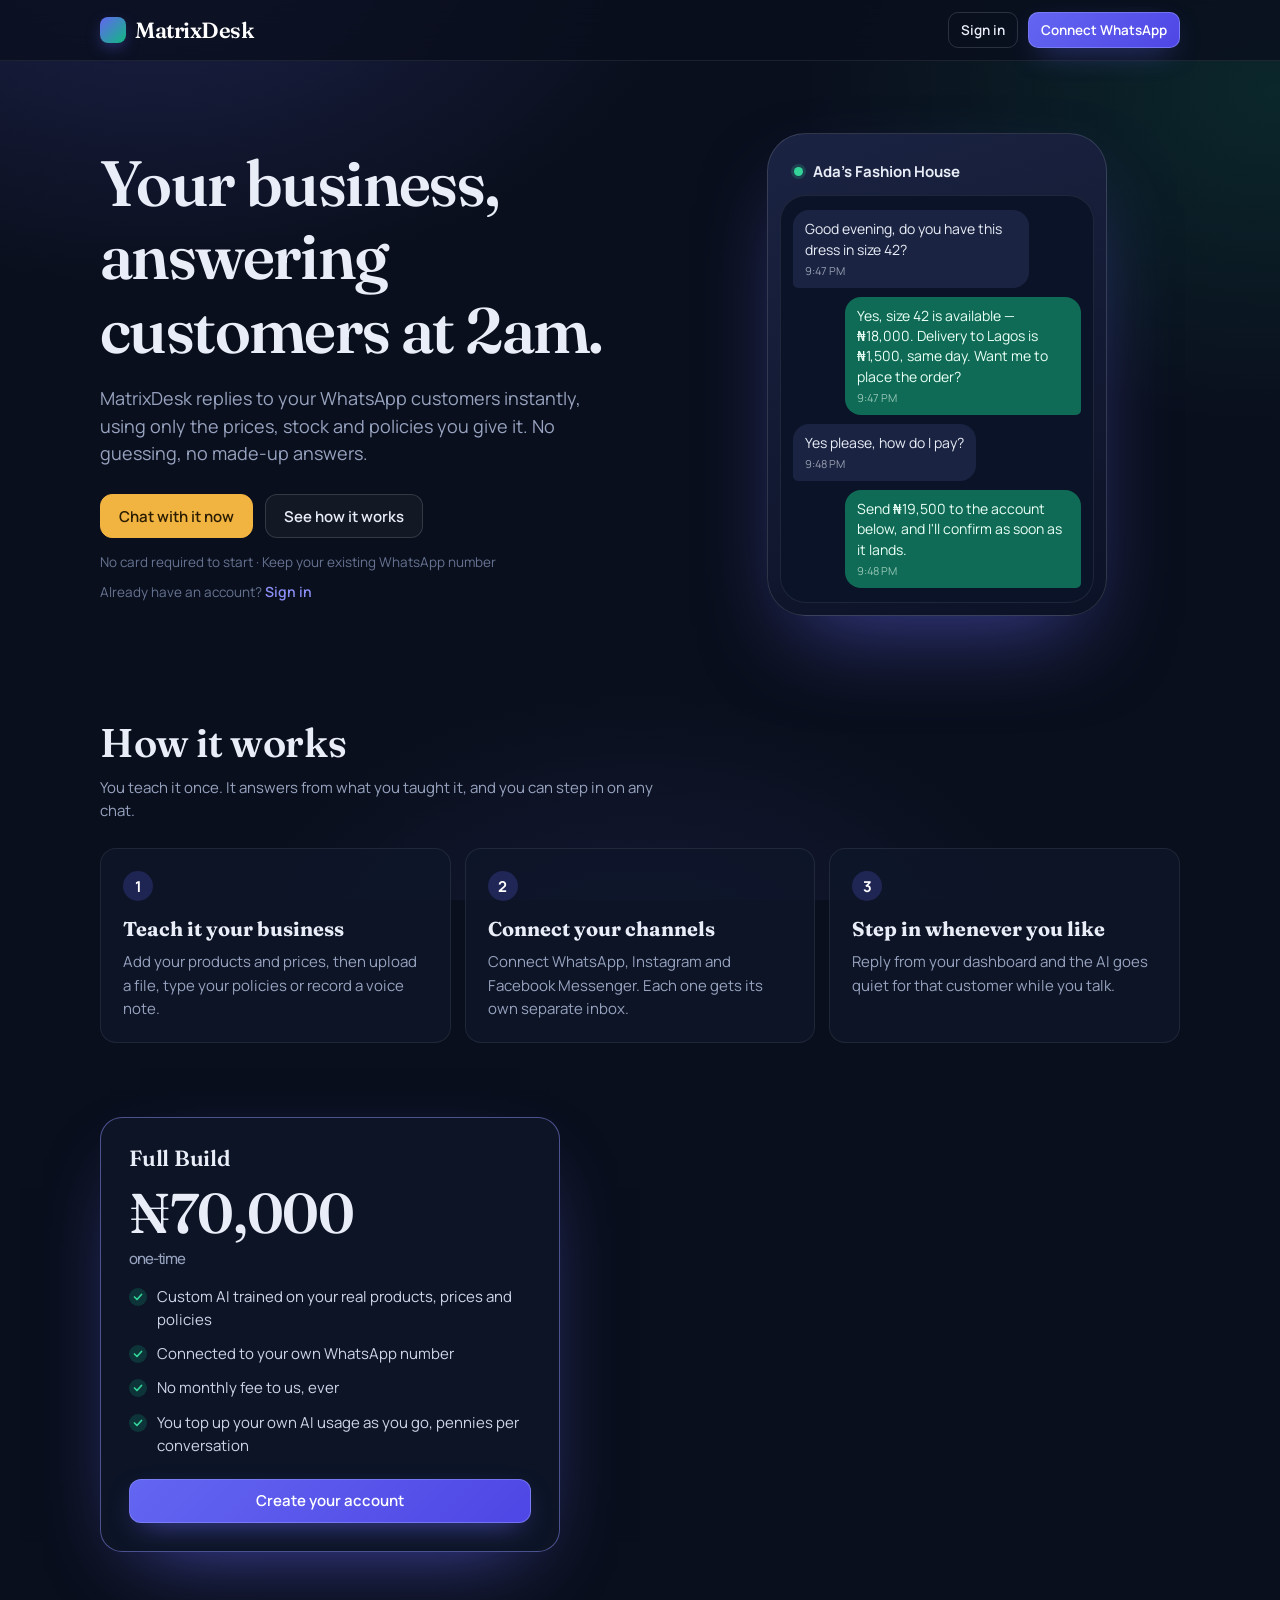
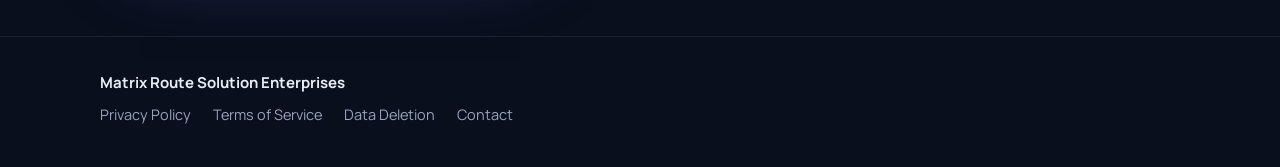
==== commit fcdbbbcb: "Add files via upload" ====
--- a/index.html
+++ b/index.html
@@ -166,8 +166,8 @@
 .step span.n{display:inline-flex;width:30px;height:30px;border-radius:50%;align-items:center;justify-content:center;background:rgba(99,102,241,.22);color:#fff;font-weight:700;margin-bottom:12px}
 .price{max-width:460px;border-radius:22px;padding:28px;border:1px solid rgba(139,143,248,.5);background:var(--glass);box-shadow:0 30px 80px -40px rgba(99,102,241,.8)}
 .price h3{font-size:22px}
-.price .amt{font-family:var(--display);font-size:56px;font-weight:600;letter-spacing:-.02em;margin:10px 0 16px}
-.price .amt small{font-family:var(--ui);font-size:15px;color:var(--mute);font-weight:500;margin-left:6px}
+.price .amt{font-family:var(--display);font-size:56px;font-weight:600;letter-spacing:-.02em;line-height:1.1;margin:10px 0 16px}
+.price .amt small{display:block;font-family:var(--ui);font-size:15px;line-height:1.3;color:var(--mute);font-weight:500;margin:6px 0 0}
 .price ul{list-style:none;display:grid;gap:11px;margin-bottom:22px}
 .price li{display:flex;gap:10px;color:#cdd5e8}
 .price li::before{content:"";flex:none;width:18px;height:18px;margin-top:3px;border-radius:50%;background:rgba(16,185,129,.2) url("data:image/svg+xml,%3Csvg xmlns='http://www.w3.org/2000/svg' viewBox='0 0 24 24' fill='none' stroke='%2334d399' stroke-width='3.5' stroke-linecap='round' stroke-linejoin='round'%3E%3Cpath d='M5 12l5 5 9-10'/%3E%3C/svg%3E") center/12px no-repeat}
@@ -185,6 +185,8 @@
 .or::before,.or::after{content:"";flex:1;height:1px;background:var(--line)}
 .linkbtn{color:var(--indigo2);font-weight:600;font-size:14px}
 .linkbtn:hover{text-decoration:underline}
+.strong .linkbtn{font-weight:800;font-size:16px}
+.strong{color:var(--text,#e8ecf8)}
 
 /* legal pages (inside this file) */
 .legal{max-width:720px;margin:0 auto;padding:40px 0 20px}
@@ -363,7 +365,7 @@
           <button class="btn" data-act="how">See how it works</button>
         </div>
         <p class="fine">No card required to start · Keep your existing WhatsApp number</p>
-        <p class="fine" style="margin-top:8px">Already have an account? <button class="linkbtn" data-act="signin">Sign in</button></p>
+        <p class="fine" id="g-signin-line" style="margin-top:8px">Already have an account? <button class="linkbtn" data-act="signin">Sign in</button></p>
       </div>
       <div class="phone" aria-label="Example WhatsApp conversation">
         <div class="top"><span class="dot g"></span>Ada's Fashion House</div>
@@ -397,7 +399,6 @@
           <li>You top up your own AI usage as you go, pennies per conversation</li>
         </ul>
         <button class="btn primary block" data-act="signup">Create your account</button>
-        <p class="hint" style="text-align:center;margin-top:12px">Prefer to start smaller? <button class="linkbtn" data-act="prepay">Pay part of the fee first</button></p>
       </div>
     </section>
   </main>
@@ -565,7 +566,7 @@
    ============================================================ */
 var SKEY = 'mdk_session_v1';
 function loadSession(){ try { var s = JSON.parse(localStorage.getItem(SKEY)||'null'); if(s && s.access_token && s.refresh_token) return s; } catch(e){} return null; }
-function saveSession(s){ S.session = s; try { if(s) localStorage.setItem(SKEY, JSON.stringify(s)); else localStorage.removeItem(SKEY); } catch(e){} }
+function saveSession(s){ S.session = s; try { if(s){ localStorage.setItem(SKEY, JSON.stringify(s)); localStorage.setItem('mdk_known', '1'); } else localStorage.removeItem(SKEY); } catch(e){} }
 async function sb(path, method, body, token){
   var cfg = await getCfg();
   if(!cfg.supabase_url || !cfg.supabase_anon_key) throw new Error('Sign in is not ready yet. Please try again in a moment.');
@@ -724,6 +725,13 @@
   if(logged){
     var b = $('#g-connect-top'); b.textContent = 'Open dashboard'; b.dataset.act = 'dash';
     var s = $('#g-signin-top'); if(s) s.classList.add('hidden');
+  } else {
+    var known = false; try { known = localStorage.getItem('mdk_known') === '1'; } catch(e){}
+    if(known){
+      var b2 = $('#g-connect-top'); b2.textContent = 'Sign in'; b2.dataset.act = 'signin';
+      var s2 = $('#g-signin-top'); if(s2) s2.classList.add('hidden');
+      var hl = $('#g-signin-line'); if(hl) hl.classList.add('strong');
+    }
   }
   var note = null; try { note = sessionStorage.getItem('mdk_msg'); sessionStorage.removeItem('mdk_msg'); } catch(e){}
   if(note) M.toast(note);
@@ -763,17 +771,16 @@
     '<p style="text-align:center;margin-top:14px"><button type="button" class="linkbtn" data-forgot>Forgot your password?</button></p></form>';
 }
 function signupForm(){
-  var pre = (S.prepay && S.prepay.part_payment_ngn) ? '<p class="hint" style="margin-top:-6px;margin-bottom:12px">Already paid part of the fee? Use the same phone number you paid with.</p>' : '';
   return '<form id="f-signup" novalidate>' +
     '<div class="field"><label class="f" for="su-biz">Business name</label><input class="inp" id="su-biz" autocomplete="organization" placeholder="e.g. Ada\'s Fashion House" required maxlength="120"></div>' +
     '<div class="field"><label class="f" for="su-name">Your full name</label><input class="inp" id="su-name" autocomplete="name" placeholder="Your name" required maxlength="120"></div>' +
     '<div class="field"><label class="f" for="su-email">Email</label><input class="inp" id="su-email" type="email" inputmode="email" autocomplete="email" placeholder="you@business.com" required></div>' +
-    '<div class="field"><label class="f" for="su-phone">WhatsApp number</label><input class="inp" id="su-phone" type="tel" inputmode="tel" autocomplete="tel" placeholder="e.g. 0803 123 4567" required></div>' + pre +
+    '<div class="field"><label class="f" for="su-phone">WhatsApp number</label><input class="inp" id="su-phone" type="tel" inputmode="tel" autocomplete="tel" placeholder="e.g. 0803 123 4567" required></div>' +
     '<div class="field"><label class="f" for="su-pass">Password</label>'+passField('su-pass','At least 8 characters','new-password')+'</div>' +
     '<div class="err hidden" id="su-err" role="alert"></div>' +
     '<button class="btn primary block" type="submit" style="margin-top:6px">Create my account</button>' +
     '<p class="hint" style="text-align:center;margin-top:12px">By continuing you agree to our <a href="/terms.html">Terms</a> and <a href="/privacy.html">Privacy Policy</a>.</p>' +
-    '<div class="or">or</div><button type="button" class="btn block" data-prepay>Pay part of the fee first</button></form>';
+    '</form>';
 }
 function openAuth(tab){
   var m = M.openModal(authShell(tab));
@@ -953,7 +960,7 @@
 async function loadMe(){ S.me = await api('/api/me'); return S.me; }
 function status(){ return (S.me && S.me.tenant && S.me.tenant.status) || 'locked'; }
 function isActive(){ return status() === 'active'; }
-function canSetup(){ var s = status(); return s === 'active' || s === 'part_paid'; }
+function canSetup(){ var s = status(); return s === 'active' || s === 'part_paid' || s === 'locked'; }
 function biz(){ return (S.me && S.me.tenant && S.me.tenant.business_name) || 'Your business'; }
 function connectedList(){ var c = (S.me && S.me.connected) || {}; return M.CH_ORDER.filter(function(k){ return c[k]; }); }
 function walletNgn(){ var w = S.me && S.me.wallet; return w ? (w.balance_ngn != null ? w.balance_ngn : (w.balance||0)/100) : 0; }
@@ -968,9 +975,9 @@
 M.paySetup = paySetup;
 
 function lockedCard(what){
-  var st = status(), left = balanceLeft();
-  var txt = st === 'part_paid' ? 'Pay the remaining ' + M.money(left) + ' to unlock ' + what + '. You can keep adding products and teaching your AI in the meantime.' : 'Finish your setup payment to unlock ' + what + '.';
-  return '<div class="card warn"><h3>This part is locked</h3><p class="sub" style="margin-bottom:16px">' + esc(txt) + '</p><button class="btn warn" data-pay>' + (st === 'part_paid' ? 'Pay ' + M.money(left) : 'Pay setup fee') + '</button></div>';
+  var st = status(), left = balanceLeft(), due = st === 'part_paid' ? left : ((S.me && S.me.setup_fee_ngn) || left);
+  var txt = (st === 'part_paid' ? 'Pay the remaining ' : 'Pay the setup fee of ') + M.money(due) + ' to unlock ' + what + '. You can keep adding products and teaching your AI in the meantime.';
+  return '<div class="card warn"><h3>This part is locked</h3><p class="sub" style="margin-bottom:16px">' + esc(txt) + '</p><button class="btn warn" data-pay>Pay ' + M.money(due) + '</button></div>';
 }
 M.lockedCard = lockedCard;
 
@@ -1123,10 +1130,6 @@
   }
   var st = status();
   if(st === 'suspended'){ M.screenCard(M.brandTop() + '<h2>Account paused</h2><p class="muted" style="margin:8px 0 20px">Your account is paused. Please contact us so we can help.</p><a class="btn primary block" href="/contact.html">Contact us</a><p style="margin-top:12px"><button class="linkbtn" data-signout>Sign out</button></p>'); return; }
-  if(st === 'locked'){
-    var f = S.me.fee || {};
-    M.screenCard(M.brandTop() + '<h2>Activate ' + esc(biz()) + '</h2><p class="muted" style="margin:8px 0 6px">Pay the one-time setup fee of ' + M.money(S.me.setup_fee_ngn || f.total_fee_ngn) + ' to open your dashboard.</p><p class="muted" style="margin-bottom:20px">Already paid? It can take a minute to show. Check again below.</p><button class="btn warn block" data-pay>Pay setup fee</button><button class="btn block" style="margin-top:10px" onclick="location.reload()">I have paid, check again</button><p style="margin-top:14px"><button class="linkbtn" data-signout>Sign out</button></p>'); return;
-  }
   renderShell(); M.showOnly('dash'); updateTitle();
   // deep link from a phone alert: /dashboard?channel=whatsapp&chat=...
   var q = new URLSearchParams(location.search);
@@ -1154,7 +1157,8 @@
   if(bill && bill.wallet){ S.me.wallet = bill.wallet; updateChip(); }
   var h = '<div class="pagehead"><h1>' + esc(biz()) + '</h1><p>Here is how your business is doing today.</p></div>';
   if(!act){
-    h += '<div class="banner"><div><b>Finish your setup</b><span class="muted">Pay the remaining ' + M.money(left) + ' to connect your channels and open your inboxes. You can add products and teach your AI now.</span></div><button class="btn warn" data-pay>Pay ' + M.money(left) + '</button></div>';
+    var due = status() === 'part_paid' ? left : ((S.me && S.me.setup_fee_ngn) || left), lead = status() === 'part_paid' ? 'Pay the remaining ' : 'Pay the setup fee of ';
+    h += '<div class="banner"><div><b>Finish your setup</b><span class="muted">' + lead + M.money(due) + ' to connect your channels and open your inboxes. You can add products and teach your AI now.</span></div><button class="btn warn" data-pay>Pay ' + M.money(due) + '</button></div>';
   }
   h += '<div class="grid stats" style="margin-bottom:14px">' +
     '<div class="card stat"><div class="k">AI wallet</div><div class="v">' + M.money(walletNgn()) + '</div><div class="n">Pays for your AI replies</div></div>';
@@ -1648,7 +1652,7 @@
 var M = window.MDK, $ = M.$, $$ = M.$$, esc = M.esc, S = M.S, api = M.api, ico = M.ico, CH = M.CH;
 function head(t, sub, actions){ return '<div class="pagehead row between wrap" style="align-items:flex-start"><div><h1>' + esc(t) + '</h1>' + (sub ? '<p>' + esc(sub) + '</p>' : '') + '</div>' + (actions ? '<div class="row wrap">' + actions + '</div>' : '') + '</div>'; }
 function err(el, e){ el.innerHTML = '<div class="card"><h3>We could not load this page</h3><p class="sub">' + esc(M.errText(e)) + '</p><button class="btn" onclick="location.reload()">Try again</button></div>'; }
-function setupBanner(){ return M.status() === 'part_paid' ? '<div class="banner"><div><b>You can set up your business now</b><span class="muted">Pay the remaining ' + M.money((S.me.fee || {}).balance_left_ngn) + ' to connect channels and open your inboxes.</span></div><button class="btn warn" data-pay>Pay ' + M.money((S.me.fee || {}).balance_left_ngn) + '</button></div>' : ''; }
+function setupBanner(){ return M.status() !== 'active' ? '<div class="banner"><div><b>You can set up your business now</b><span class="muted">' + (M.status() === 'part_paid' ? 'Pay the remaining ' : 'Pay the setup fee of ') + M.money((S.me.fee || {}).balance_left_ngn) + ' to connect channels and open your inboxes.</span></div><button class="btn warn" data-pay>Pay ' + M.money((S.me.fee || {}).balance_left_ngn) + '</button></div>' : ''; }
 
 /* ============================================================
    PRODUCTS
@@ -1831,7 +1835,7 @@
   var mode = 'type', rec = null;
 
   el.innerHTML = head('Knowledge book', 'Teach your AI about your business. It answers customers using only what is in here, so add your policies, delivery details, opening hours and answers to common questions.') +
-    (M.status() === 'part_paid' ? '<div class="banner"><div><b>You can teach your AI now</b><span class="muted">Pay the remaining ' + M.money((S.me.fee || {}).balance_left_ngn) + ' to connect channels.</span></div><button class="btn warn" data-pay>Pay ' + M.money((S.me.fee || {}).balance_left_ngn) + '</button></div>' : '') +
+    (M.status() !== 'active' ? '<div class="banner"><div><b>You can teach your AI now</b><span class="muted">' + (M.status() === 'part_paid' ? 'Pay the remaining ' : 'Pay the setup fee of ') + M.money((S.me.fee || {}).balance_left_ngn) + ' to connect channels.</span></div><button class="btn warn" data-pay>Pay ' + M.money((S.me.fee || {}).balance_left_ngn) + '</button></div>' : '') +
     '<div class="card" style="margin-bottom:14px"><h3>Add to your knowledge book</h3><div class="tabs" style="margin-top:12px"><button data-mode="type" class="on">Type or paste</button>' + (voiceOk ? '<button data-mode="voice">Voice note</button>' : '') + '<button data-mode="file">Upload a file</button></div><div id="kb-add"></div></div>' +
     '<div id="kb-list"></div>';
 
@@ -2064,6 +2068,7 @@
     if(!M.S.session){ M.gateInit(); M.openAuth('signin'); return; }
     M.dashStart(); return;
   }
+  if(M.S.session && path === '/' && !location.search && !location.hash){ location.replace('/dashboard'); return; }
   M.gateInit();
 }
 window.addEventListener('unhandledrejection', function(e){ try { console.warn('MatrixDesk:', e.reason); } catch(x){} });
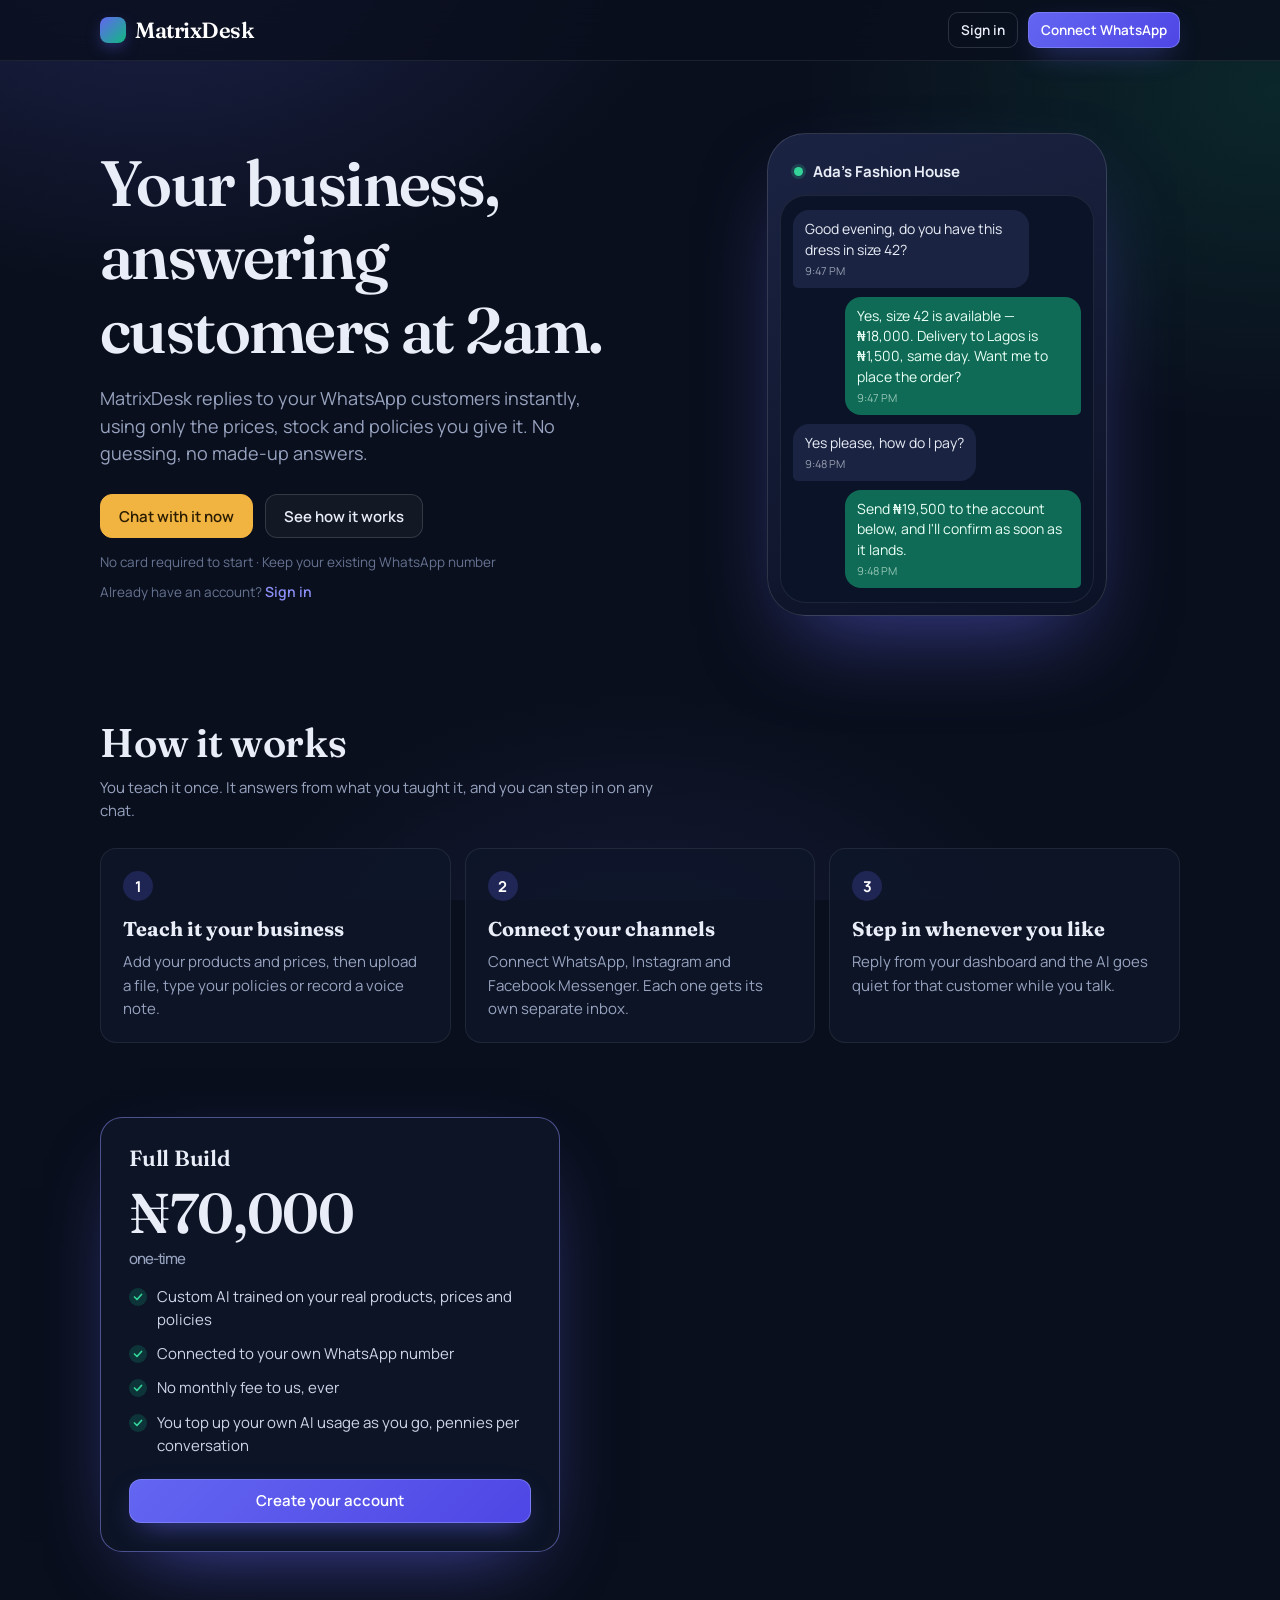
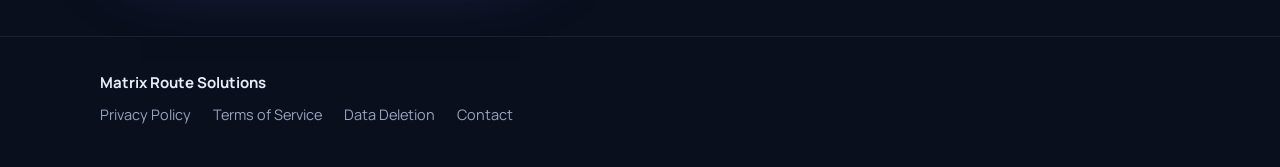
==== commit 0374ce87: "Add files via upload" ====
--- a/index.html
+++ b/index.html
@@ -406,7 +406,7 @@
   <main class="g-wrap hidden" id="legal-view"></main>
 
   <footer class="g-foot"><div class="g-wrap">
-    <div class="name">Matrix Route Solution Enterprises</div>
+    <div class="name">Matrix Route Solutions</div>
     <nav aria-label="Legal and contact">
       <a href="/privacy" data-legal="privacy">Privacy Policy</a>
       <a href="/terms" data-legal="terms">Terms of Service</a>
@@ -663,14 +663,14 @@
 var LEGAL = {
   'privacy': {title: 'Privacy Policy', html:
     '<h1>Privacy Policy</h1><p class="upd">Last updated: September 2026</p>' +
-    '<p>MatrixDesk is operated by Matrix Route Solution Enterprises (&quot;we&quot;, &quot;us&quot;), based in Ilorin, Kwara State, Nigeria. This policy explains what information we collect when a business uses MatrixDesk, and when a business\'s customers message a MatrixDesk-powered WhatsApp number.</p>' +
+    '<p>MatrixDesk is operated by Matrix Route Solutions (&quot;we&quot;, &quot;us&quot;), based in Ilorin, Kwara State, Nigeria. This policy explains what information we collect when a business uses MatrixDesk, and when a business\'s customers message a MatrixDesk-powered WhatsApp number.</p>' +
     '<h2>What we collect</h2>' +
     '<p>From businesses that sign up: business name, contact email, phone number, and the product, pricing and policy information you provide to train your bot.</p>' +
     '<p>From end customers messaging a connected WhatsApp number: the phone number they message from, and the content of their messages, for the purpose of generating a reply and maintaining conversation history.</p>' +
     '<h2>How we use it</h2>' +
     '<p>Message content is sent to our AI provider (Anthropic) solely to generate a reply, and to our knowledge-retrieval provider (Voyage AI) to find relevant business information. We do not sell customer data, and we do not use it for advertising.</p>' +
     '<h2>Where it\'s stored</h2>' +
-    '<p>Conversation and business data is stored using Supabase, a hosted database provider. Access is restricted to the business that owns that data and to Matrix Route Solution Enterprises for the purpose of operating the service.</p>' +
+    '<p>Conversation and business data is stored using Supabase, a hosted database provider. Access is restricted to the business that owns that data and to Matrix Route Solutions for the purpose of operating the service.</p>' +
     '<h2>Data retention</h2>' +
     '<p>Conversation history is retained to provide continuity in support conversations. A business can request deletion of their data at any time &mdash; see our <a href="/data-deletion" data-legal="data-deletion">Data Deletion</a> page.</p>' +
     '<h2>Contact</h2>' +
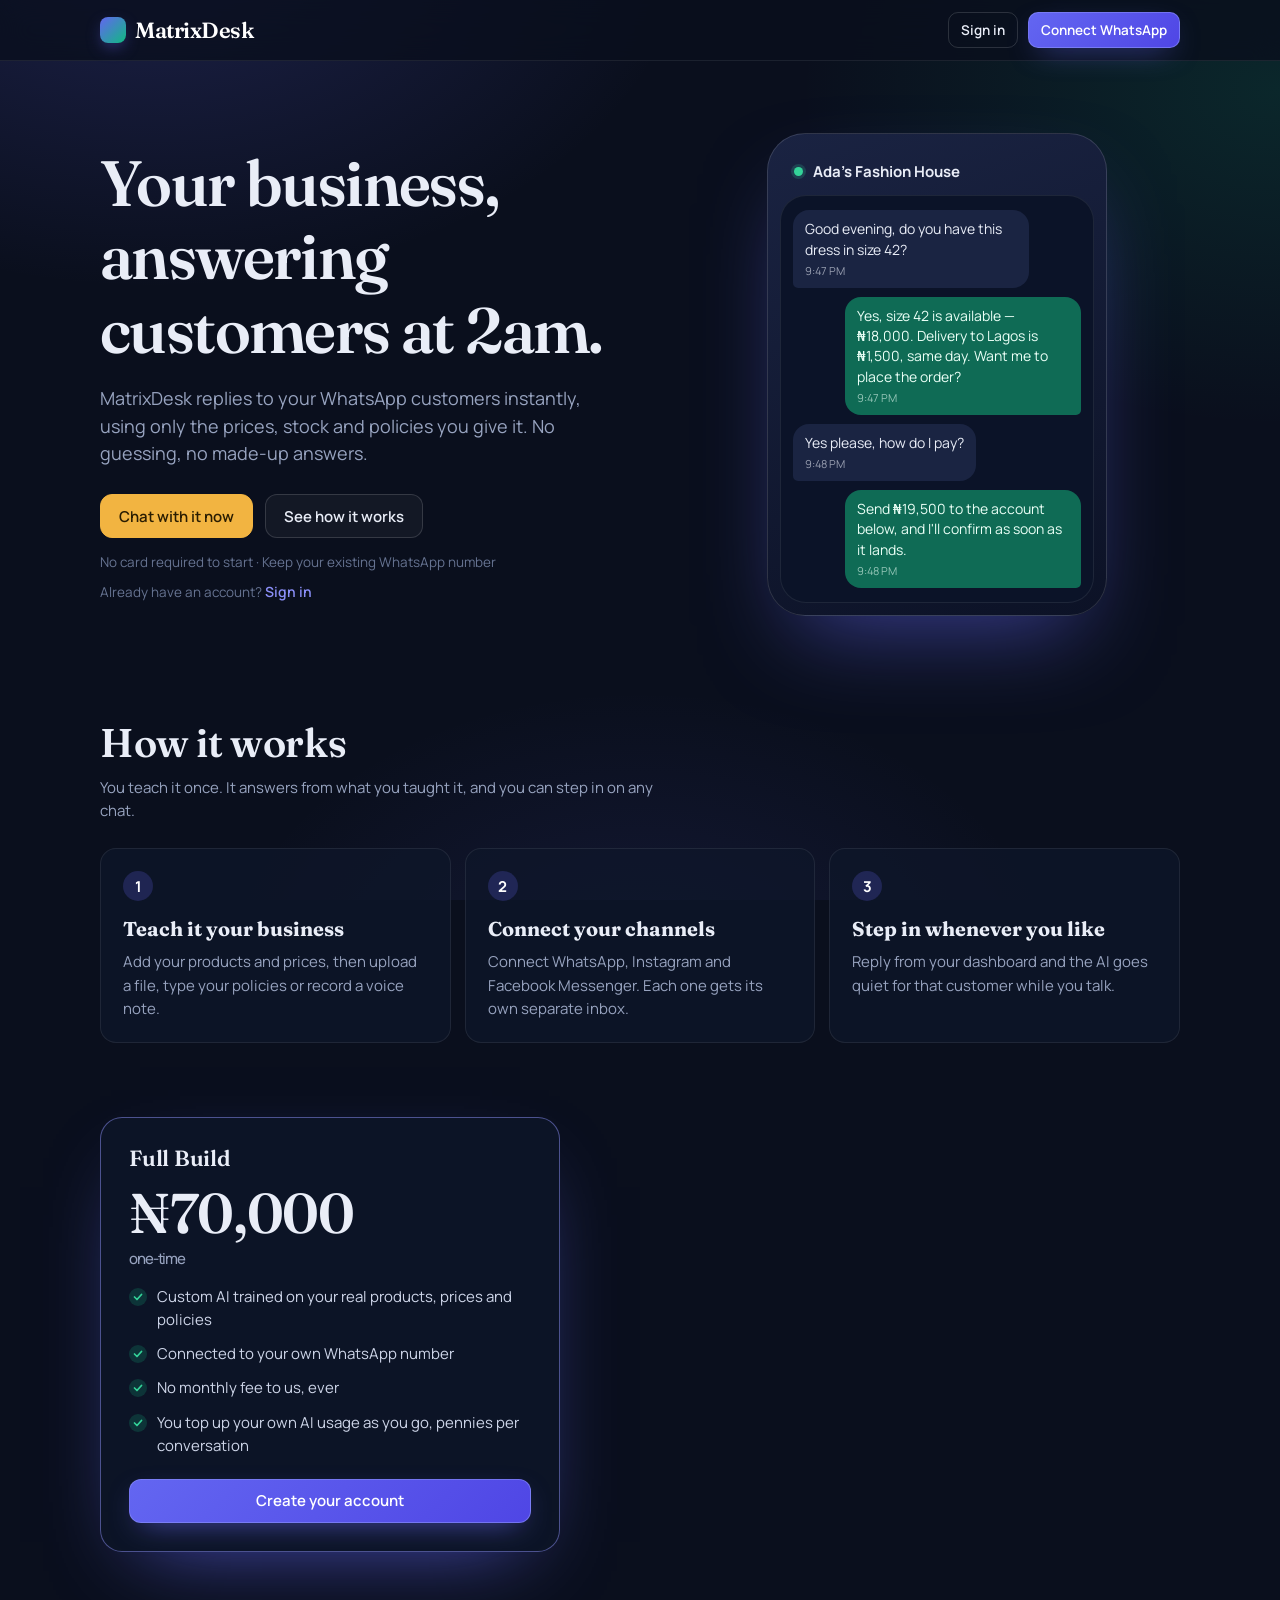
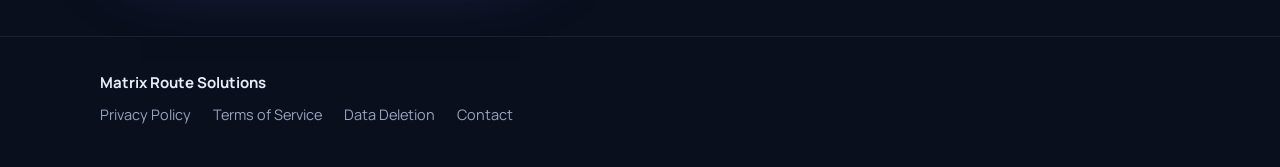
==== commit f495e554: "Add files via upload" ====
--- a/index.html
+++ b/index.html
@@ -2,6 +2,7 @@
 <html lang="en">
 <head>
 <meta charset="utf-8">
+<meta name="facebook-domain-verification" content="4nfdcfg54kvpaseqf87teqm4fy8ehw" />
 <meta name="viewport" content="width=device-width, initial-scale=1, viewport-fit=cover">
 <meta name="theme-color" content="#0a0f1d">
 <title>MatrixDesk</title>
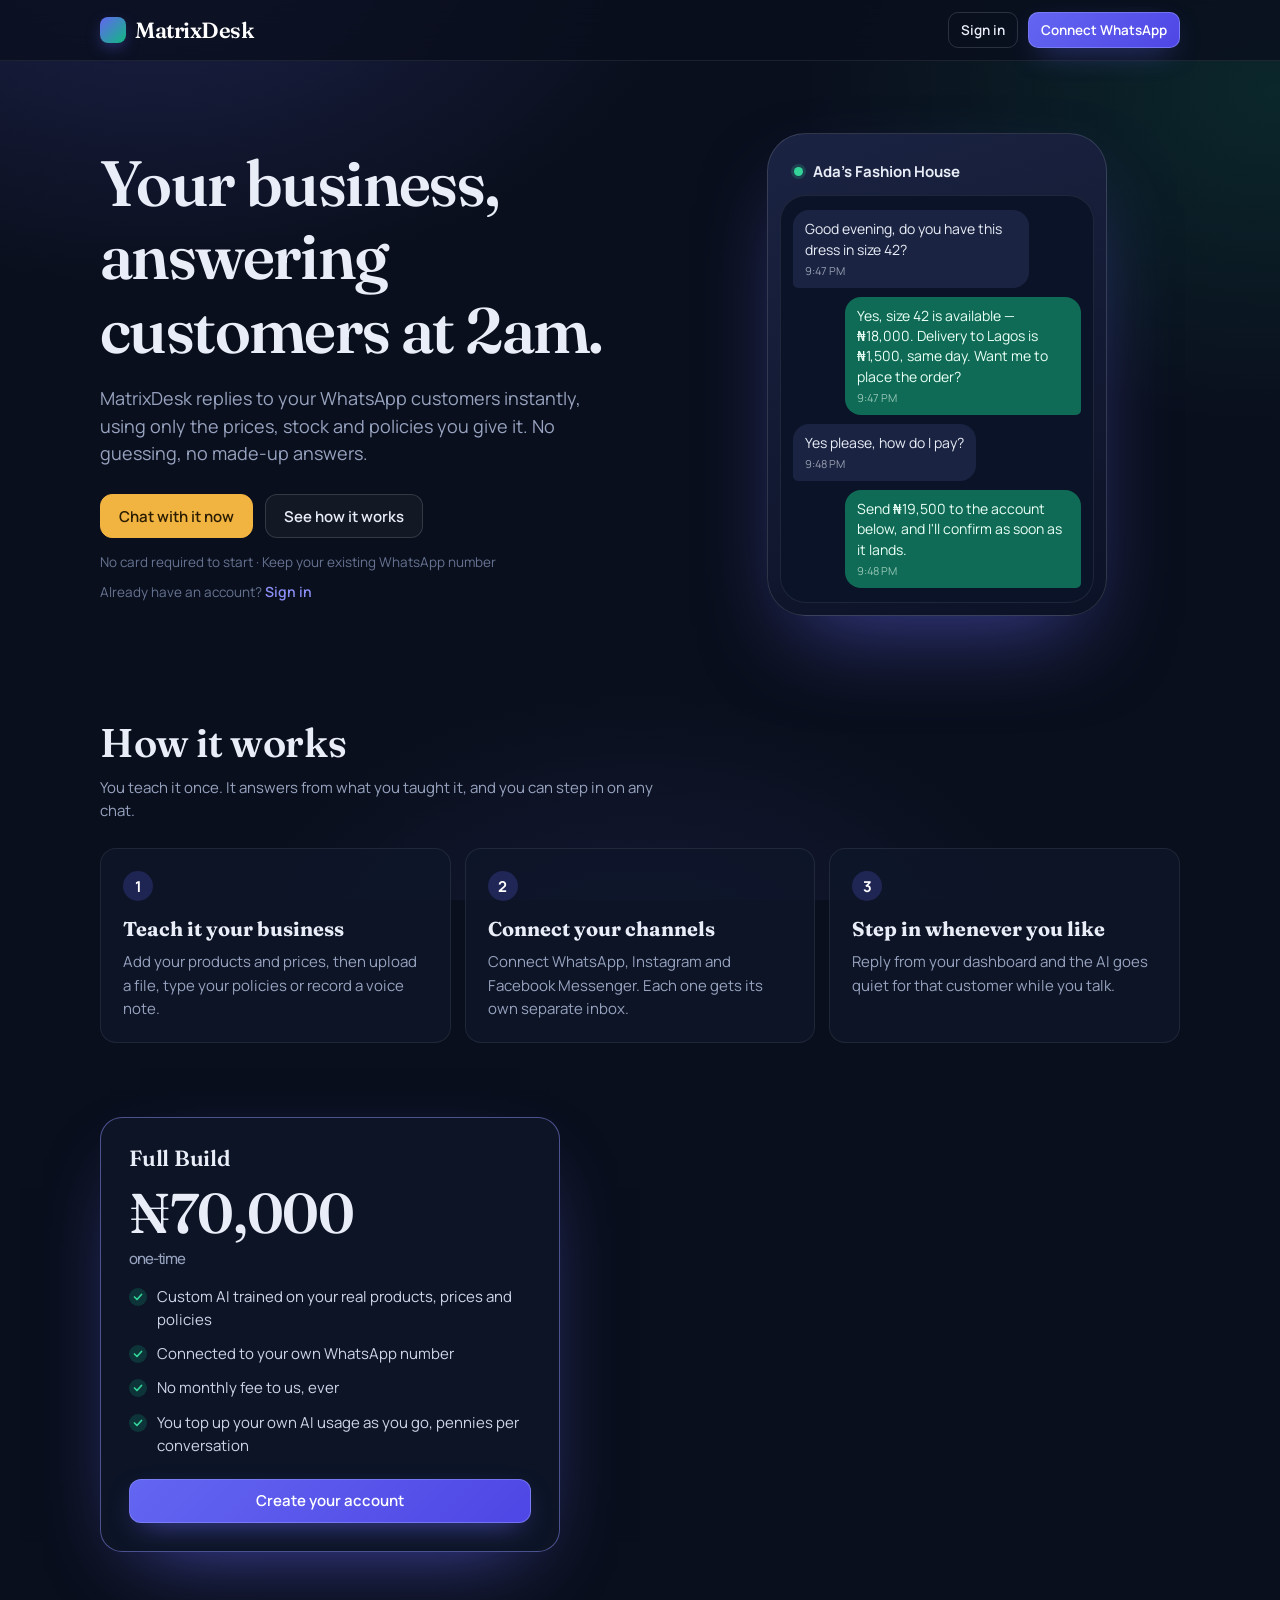
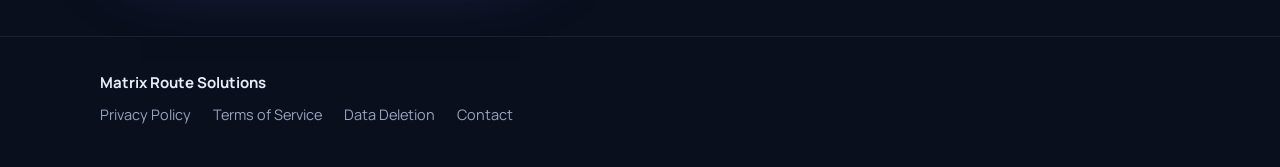
==== commit 26d830bb: "Rename index (1).html to index.html" ====
--- a/index.html
+++ b/index.html
@@ -340,11 +340,13 @@
 @media(min-width:1280px){.cust-btn{display:none}}
 @media(max-width:519px){.hide-sm{display:none!important}}
 @media(prefers-reduced-motion:reduce){*{animation:none!important;transition:none!important;scroll-behavior:auto!important}}
+.mdk-slow{opacity:0;animation:mdkslow .5s ease 8s forwards}
+@keyframes mdkslow{to{opacity:1}}
 </style>
 </head>
 <body>
 
-<div id="boot" class="center-screen"><div class="card"><div class="brand" style="justify-content:center"><i></i>MatrixDesk</div><p class="muted" style="margin-top:14px">Loading…</p></div></div>
+<div id="boot" class="center-screen"><div class="card"><div class="brand" style="justify-content:center"><i></i>MatrixDesk</div><p class="muted" style="margin-top:14px">Loading…</p><p class="muted mdk-slow" style="margin-top:8px;font-size:13px">Still loading, please wait a little…</p></div></div>
 
 <!-- ================= PUBLIC PAGE (gate) ================= -->
 <div id="gate" class="hidden">
@@ -549,7 +551,7 @@
       var last;
       for(var i=0;i<4;i++){
         try {
-          var ctl = new AbortController(); var t = setTimeout(function(){ ctl.abort(); }, 45000);
+          var ctl = new AbortController(); var t = setTimeout(function(){ ctl.abort(); }, 12000);
           var r = await fetch(API + '/api/config/public', {signal: ctl.signal}); clearTimeout(t);
           if(r.ok){ S.cfg = await r.json(); return S.cfg; }
           last = new Error('config ' + r.status);
@@ -621,7 +623,7 @@
       var ctl = new AbortController(); var timer = setTimeout(function(){ ctl.abort(); }, o.timeout || 60000);
       res = await fetch(API + path, {method: method, headers: headers, body: payload, signal: ctl.signal}); clearTimeout(timer); break;
     } catch(e){
-      tries++; if(tries >= 2 || method !== 'GET'){ var ne = new Error('We could not reach the server. Check your internet and try again.'); ne.network = true; throw ne; }
+      tries++; if(tries >= (o.retries || 2) || method !== 'GET'){ var ne = new Error('We could not reach the server. Check your internet and try again.'); ne.network = true; throw ne; }
       await sleep(1500);
     }
   }
@@ -669,19 +671,19 @@
     '<p>From businesses that sign up: business name, contact email, phone number, and the product, pricing and policy information you provide to train your bot.</p>' +
     '<p>From end customers messaging a connected WhatsApp number: the phone number they message from, and the content of their messages, for the purpose of generating a reply and maintaining conversation history.</p>' +
     '<h2>How we use it</h2>' +
-    '<p>Message content is sent to our AI provider (Anthropic) solely to generate a reply, and to our knowledge-retrieval provider (Voyage AI) to find relevant business information. We do not sell customer data, and we do not use it for advertising.</p>' +
+    '<p>Message content is sent to our AI provider (OpenRouter, with Anthropic as a backup) solely to generate a reply, and to our knowledge-retrieval provider (Voyage AI) to find relevant business information. We use Resend to send email alerts to businesses. We do not sell customer data, and we do not use it for advertising.</p>' +
     '<h2>Where it\'s stored</h2>' +
-    '<p>Conversation and business data is stored using Supabase, a hosted database provider. Access is restricted to the business that owns that data and to Matrix Route Solutions for the purpose of operating the service.</p>' +
+    '<p>Conversation and business data is stored using Supabase, a hosted database provider, and our service is hosted on Render. Access is restricted to the business that owns that data and to Matrix Route Solutions for the purpose of operating the service.</p>' +
     '<h2>Data retention</h2>' +
     '<p>Conversation history is retained to provide continuity in support conversations. A business can request deletion of their data at any time &mdash; see our <a href="/data-deletion" data-legal="data-deletion">Data Deletion</a> page.</p>' +
     '<h2>Contact</h2>' +
     '<p>Questions about this policy can be sent to the address on our <a href="/contact" data-legal="contact">Contact</a> page.</p>'},
   'terms': {title: 'Terms of Service', html:
     '<h1>Terms of Service</h1>' +
-    '<p>By using Matrixdeskng.com.ng, you agree to our terms. Our service provides AI support for vendors. Paid plans are via Paystack and non-refundable. You own your business data. Do not use for spam or illegal acts. We may suspend accounts that break rules.</p>'},
+    '<p>By using Matrixdeskng.com.ng, you agree to our terms. Our service provides AI support for vendors. Paid plans are via Flutterwave and non-refundable. You own your business data. Do not use for spam or illegal acts. We may suspend accounts that break rules.</p>'},
   'data-deletion': {title: 'Data Deletion', html:
     '<h1>Data Deletion</h1>' +
-    '<p>To delete your data: contact WhatsApp <a href="https://wa.me/2348119578049">08119578049</a>&quot; or email &quot;<a href="mailto:support@matrixdeskng.com.ng">support@matrixdeskng.com.ng</a>&quot; DELETE MY DATA&quot;. Or delete your account in Settings. If you used Facebook Login, remove MatrixdeskNG from Facebook &gt; Settings &gt; Business Integrations. We will delete all your data within 7 days.</p>'},
+    '<p>To delete your data: send a WhatsApp message to <a href="https://wa.me/2348119578049">08119578049</a>, or email <a href="mailto:support@matrixdeskng.com.ng">support@matrixdeskng.com.ng</a>, with the words DELETE MY DATA. Or delete your account in Settings. If you used Facebook Login, remove MatrixdeskNG from Facebook &gt; Settings &gt; Business Integrations. We will delete all your data within 7 days.</p>'},
   'contact': {title: 'Contact', html:
     '<h1>Contact</h1>' +
     '<p>Email: <a href="mailto:support@matrixdeskng.com.ng">support@matrixdeskng.com.ng</a><br>Privacy: <a href="mailto:privacy@matrixdeskng.com.ng">privacy@matrixdeskng.com.ng</a></p>' +
@@ -958,7 +960,7 @@
 /* ============================================================
    Account state
    ============================================================ */
-async function loadMe(){ S.me = await api('/api/me'); return S.me; }
+async function loadMe(){ S.me = await api('/api/me', {timeout:10000, retries:3}); return S.me; }
 function status(){ return (S.me && S.me.tenant && S.me.tenant.status) || 'locked'; }
 function isActive(){ return status() === 'active'; }
 function canSetup(){ var s = status(); return s === 'active' || s === 'part_paid' || s === 'locked'; }
@@ -1080,7 +1082,7 @@
 /* ---------- summary polling (unread markers) ---------- */
 async function loadSummary(){
   if(!isActive()) return;
-  try { var d = await api('/api/inbox/summary'); S.summary = d.channels || {}; refreshNav(); if(M.onSummary) M.onSummary(); } catch(e){}
+  try { var d = await api('/api/inbox/summary', {timeout:10000, retries:3}); S.summary = d.channels || {}; refreshNav(); if(M.onSummary) M.onSummary(); } catch(e){}
 }
 M.loadSummary = loadSummary;
 M.refreshNav = refreshNav;
